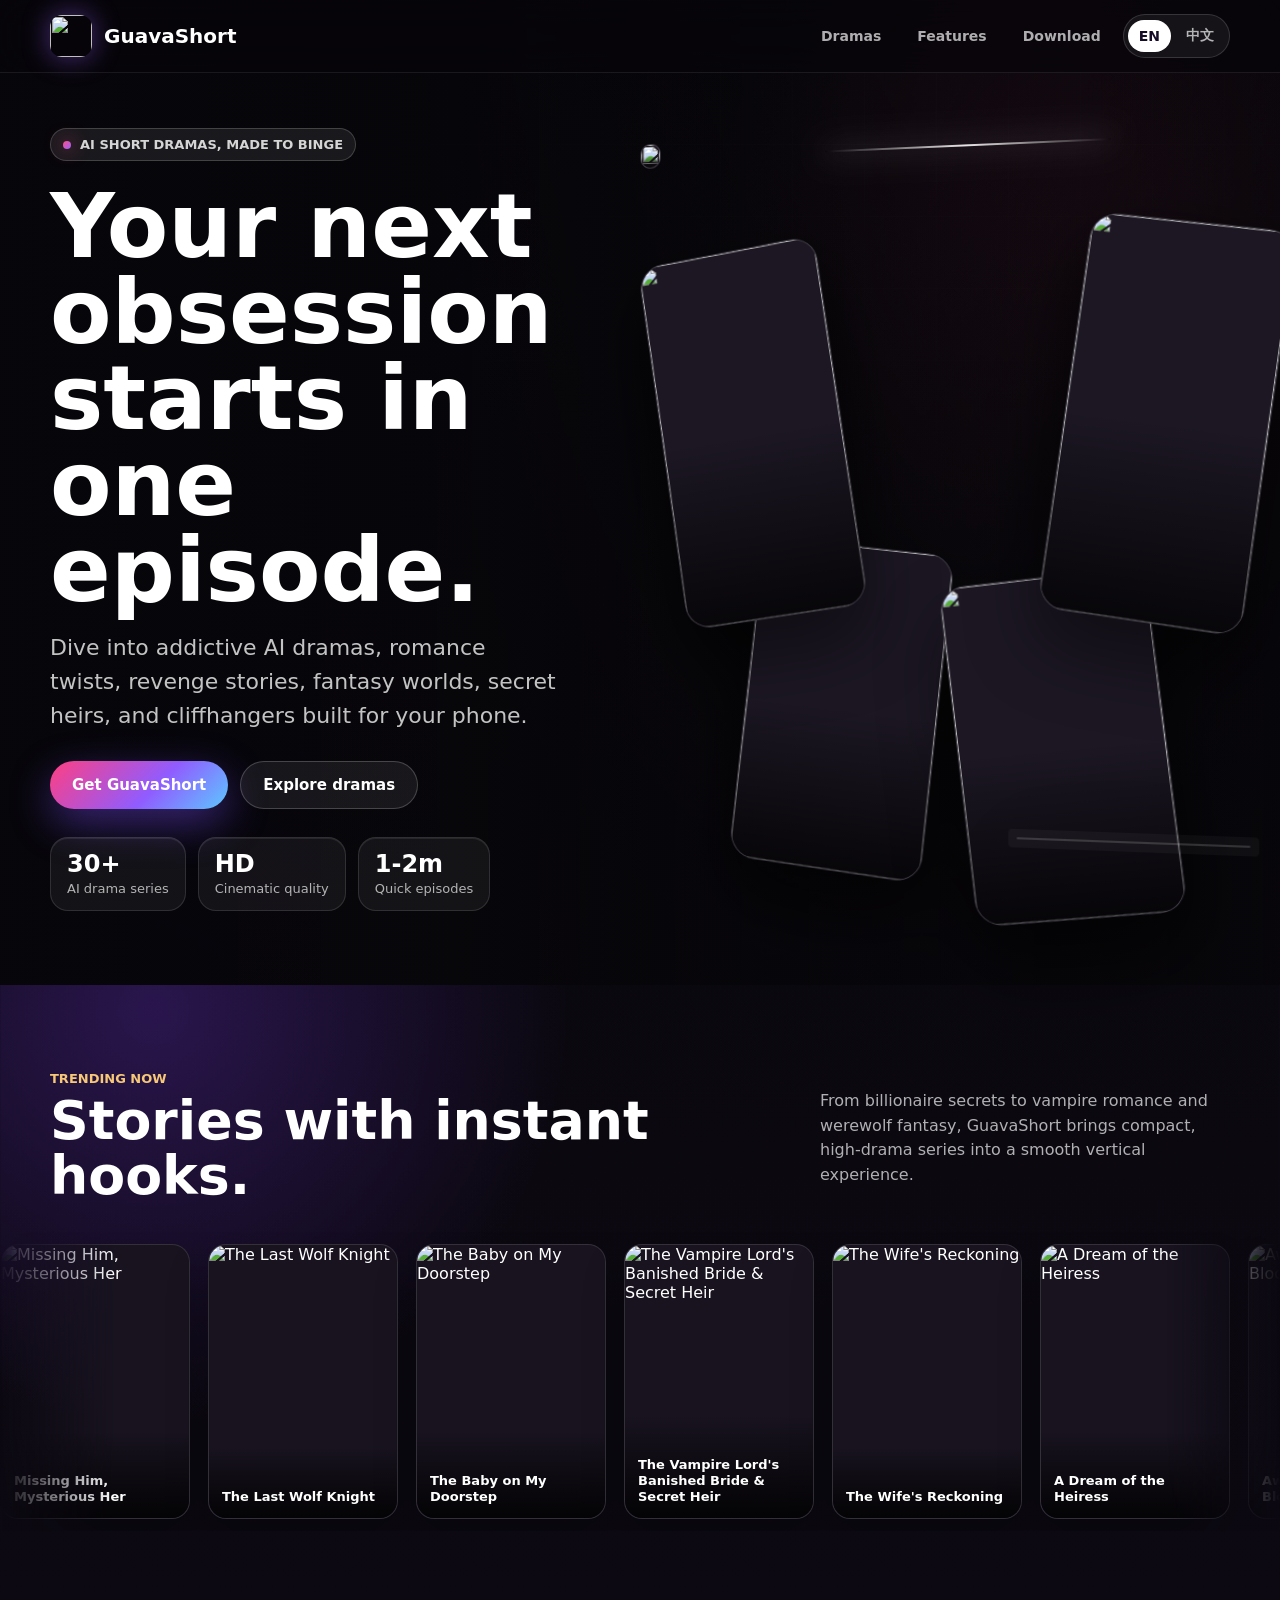
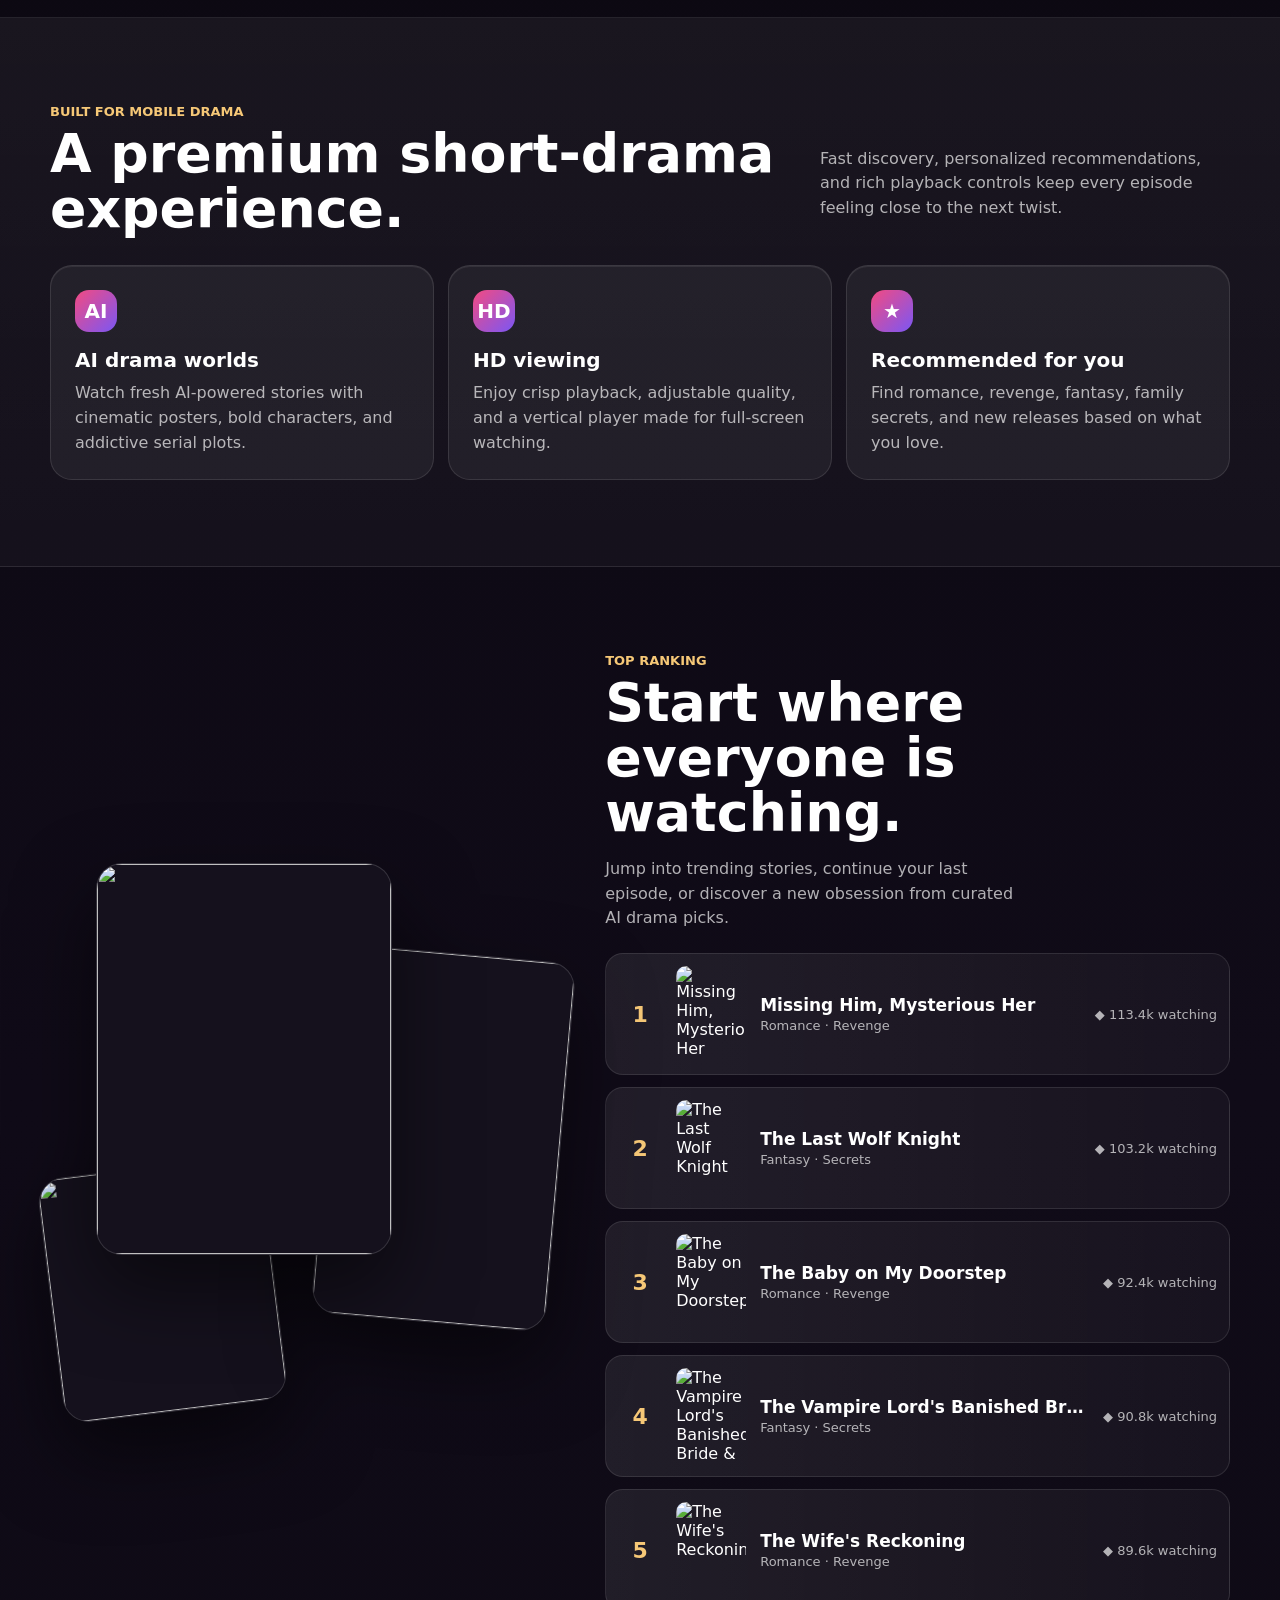
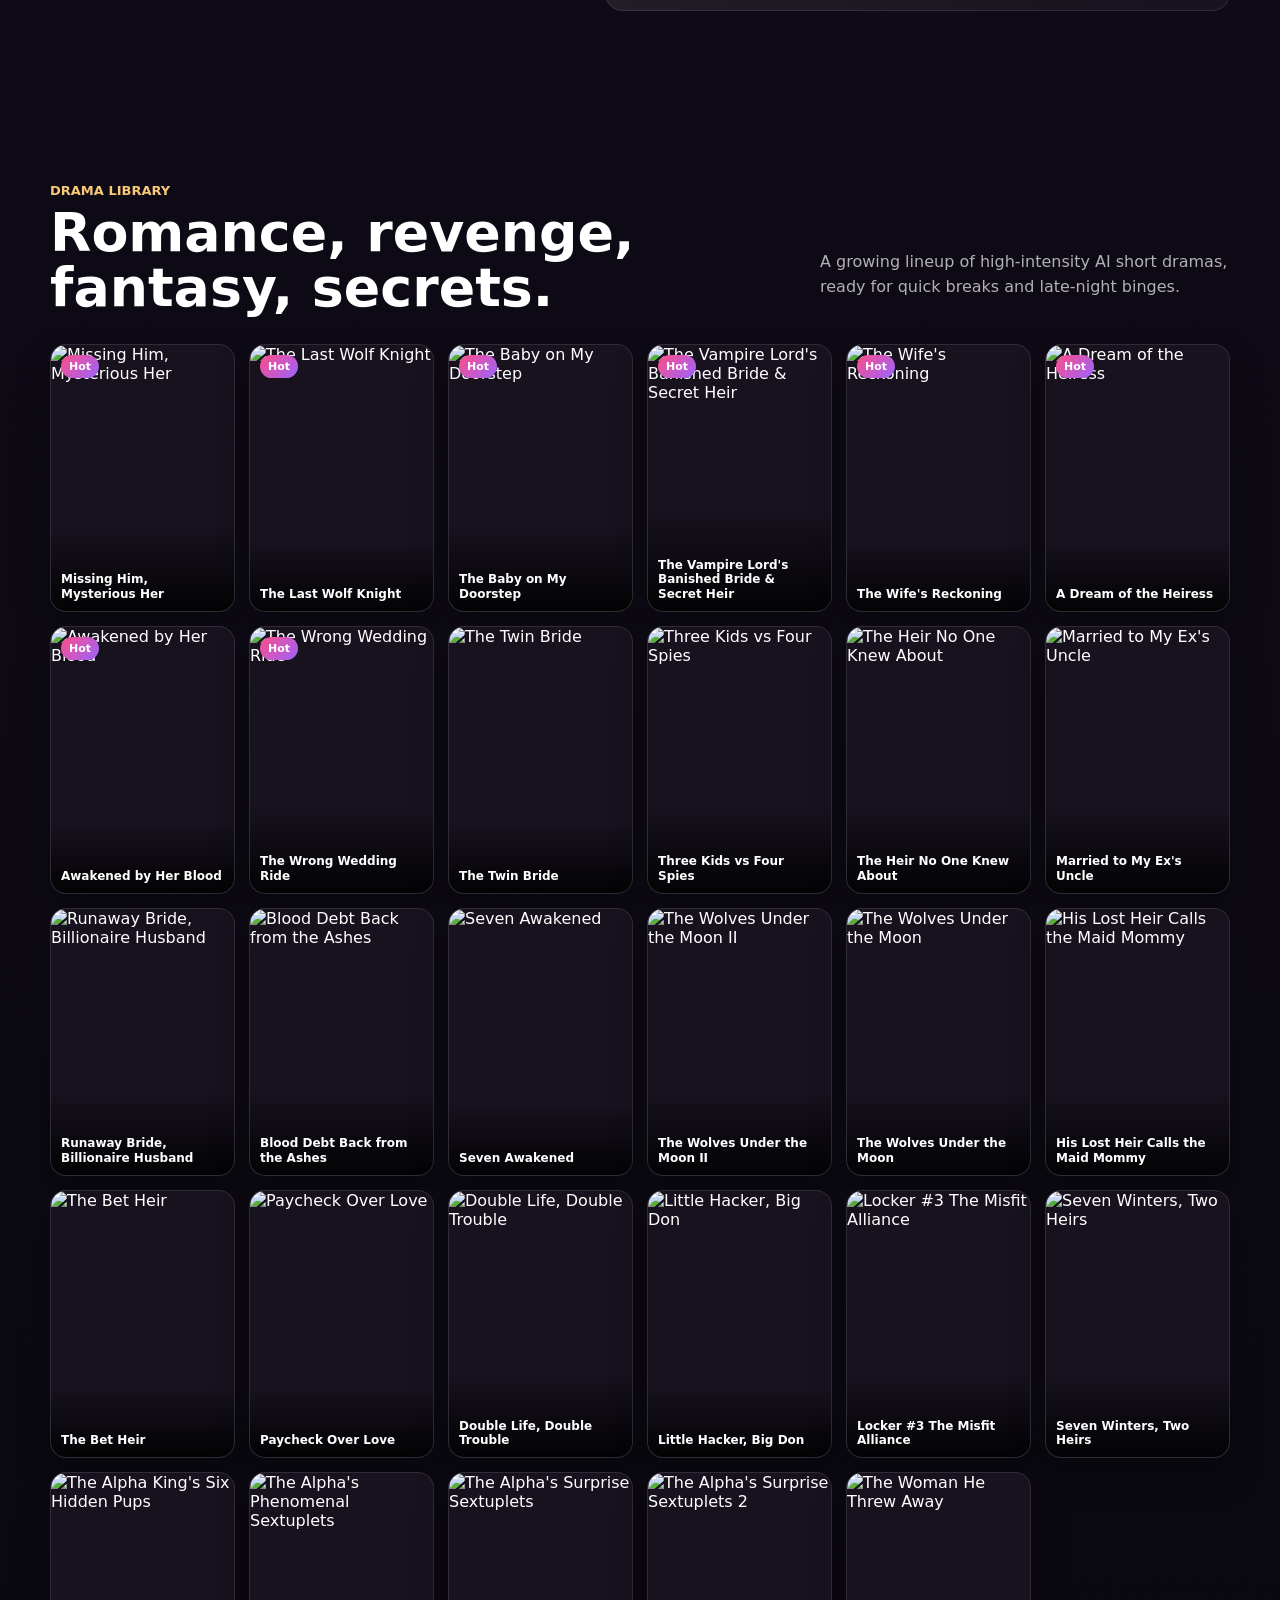
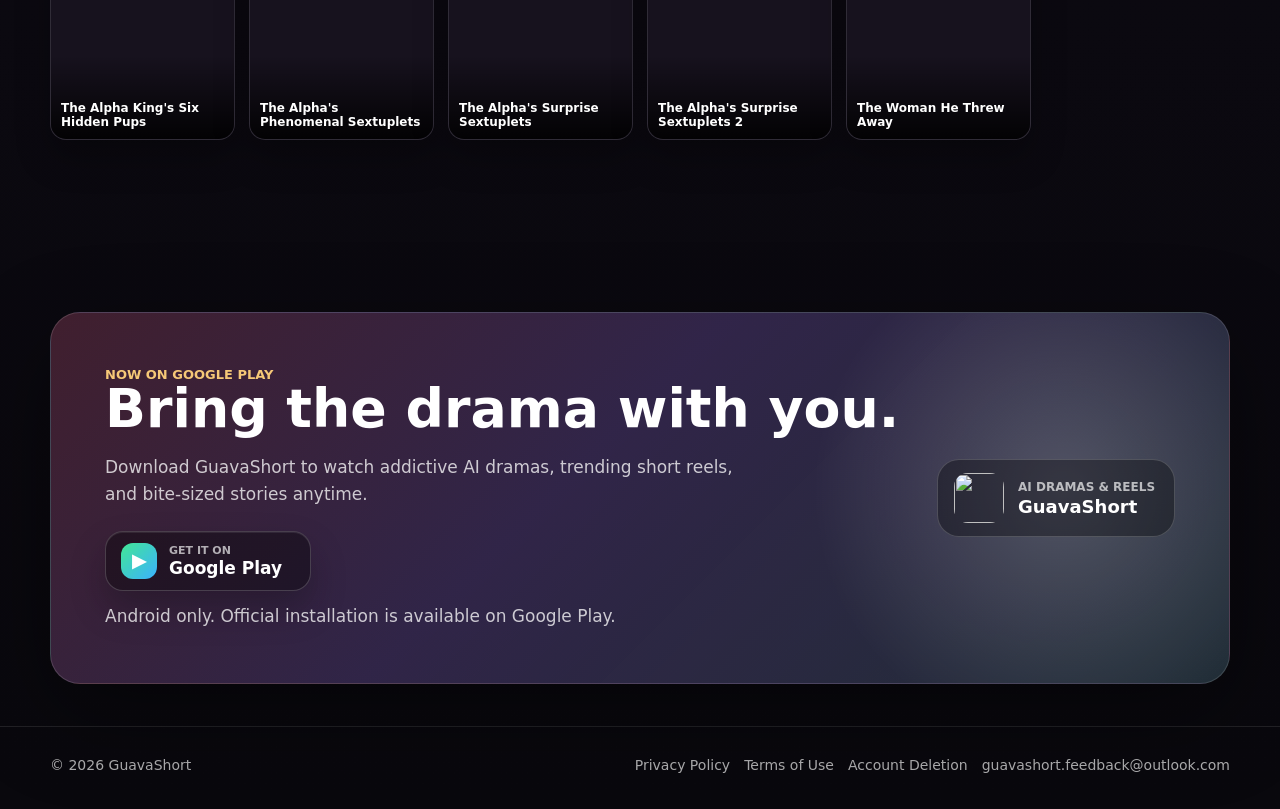
==== index.html @ b38d80b9 "Add files via upload" ====
<!doctype html>
<html lang="en">
<head>
  <meta charset="utf-8">
  <meta name="viewport" content="width=device-width, initial-scale=1">
  <title>GuavaShort - AI Dramas & Reels</title>
  <meta name="description" content="Watch addictive AI dramas, short reels, and bite-sized stories anytime with GuavaShort.">
  <link rel="icon" type="image/png" sizes="64x64" href="guavashort-assets/icon-64.png">
  <style>
    :root {
      --bg: #0b0a10;
      --bg-2: #12101a;
      --text: #ffffff;
      --muted: rgba(255, 255, 255, 0.68);
      --soft: rgba(255, 255, 255, 0.1);
      --line: rgba(255, 255, 255, 0.14);
      --violet: #9a63ff;
      --pink: #ff4d86;
      --gold: #f6c877;
      --cyan: #62d5ff;
      --max: 1180px;
    }

    * {
      box-sizing: border-box;
    }

    html {
      scroll-behavior: smooth;
    }

    body {
      margin: 0;
      min-width: 320px;
      color: var(--text);
      background:
        radial-gradient(circle at 12% 18%, rgba(131, 60, 255, 0.26), transparent 26rem),
        radial-gradient(circle at 90% 4%, rgba(255, 77, 134, 0.16), transparent 28rem),
        linear-gradient(180deg, #07060a 0%, #100b18 48%, #09080d 100%);
      font-family: Inter, ui-sans-serif, system-ui, -apple-system, BlinkMacSystemFont, "Segoe UI", Arial, sans-serif;
      letter-spacing: 0;
      overflow-x: hidden;
    }

    body::before {
      content: "";
      position: fixed;
      inset: 0;
      z-index: -2;
      background-image:
        linear-gradient(rgba(255,255,255,0.035) 1px, transparent 1px),
        linear-gradient(90deg, rgba(255,255,255,0.026) 1px, transparent 1px);
      background-size: 72px 72px;
      mask-image: linear-gradient(to bottom, rgba(0,0,0,0.7), transparent 78%);
      pointer-events: none;
    }

    a {
      color: inherit;
      text-decoration: none;
    }

    img {
      display: block;
      max-width: 100%;
    }

    .shell {
      width: min(var(--max), calc(100% - 40px));
      margin: 0 auto;
    }

    .topbar {
      position: fixed;
      top: 0;
      left: 0;
      right: 0;
      z-index: 50;
      border-bottom: 1px solid rgba(255,255,255,0.08);
      background: rgba(7, 6, 10, 0.64);
      backdrop-filter: blur(20px);
    }

    .topbar-inner {
      display: flex;
      align-items: center;
      justify-content: space-between;
      gap: 18px;
      min-height: 72px;
    }

    .brand {
      display: inline-flex;
      align-items: center;
      gap: 12px;
      min-width: 0;
      font-weight: 800;
    }

    .brand-icon {
      width: 42px;
      height: 42px;
      border-radius: 12px;
      box-shadow: 0 0 28px rgba(154, 99, 255, 0.48);
    }

    .brand-name {
      font-size: 20px;
      white-space: nowrap;
    }

    .nav {
      display: flex;
      align-items: center;
      gap: 8px;
      color: var(--muted);
      font-size: 14px;
      font-weight: 700;
    }

    .nav a,
    .lang-btn {
      border: 1px solid transparent;
      border-radius: 999px;
      padding: 10px 13px;
      transition: color 180ms ease, border-color 180ms ease, background 180ms ease;
    }

    .nav a:hover,
    .lang-btn:hover {
      color: #fff;
      border-color: var(--line);
      background: rgba(255, 255, 255, 0.06);
    }

    .lang-toggle {
      display: inline-flex;
      align-items: center;
      gap: 4px;
      padding: 4px;
      border: 1px solid var(--line);
      border-radius: 999px;
      background: rgba(255, 255, 255, 0.06);
    }

    .lang-btn {
      cursor: pointer;
      color: var(--muted);
      background: transparent;
      font: inherit;
      padding: 7px 10px;
    }

    .lang-btn.active {
      color: #160c28;
      background: #fff;
    }

    .hero {
      position: relative;
      min-height: 100vh;
      padding: 128px 0 74px;
      isolation: isolate;
    }

    .hero::before {
      content: "";
      position: absolute;
      inset: 0;
      z-index: -1;
      background:
        linear-gradient(90deg, rgba(7, 6, 10, 0.96) 0%, rgba(7, 6, 10, 0.88) 34%, rgba(7, 6, 10, 0.28) 72%, rgba(7, 6, 10, 0.72) 100%),
        linear-gradient(180deg, rgba(7, 6, 10, 0.2) 0%, rgba(7, 6, 10, 0.9) 100%);
      pointer-events: none;
    }

    .hero-stage {
      display: grid;
      grid-template-columns: minmax(0, 0.9fr) minmax(460px, 1.1fr);
      align-items: center;
      gap: 54px;
    }

    .eyebrow {
      display: inline-flex;
      align-items: center;
      gap: 9px;
      width: fit-content;
      border: 1px solid rgba(255,255,255,0.18);
      border-radius: 999px;
      padding: 8px 12px;
      color: rgba(255,255,255,0.82);
      background: rgba(255,255,255,0.08);
      font-size: 13px;
      font-weight: 800;
      text-transform: uppercase;
    }

    .eyebrow::before {
      content: "";
      width: 8px;
      height: 8px;
      border-radius: 50%;
      background: linear-gradient(135deg, var(--pink), var(--violet));
      box-shadow: 0 0 18px rgba(255, 77, 134, 0.85);
    }

    h1 {
      max-width: 780px;
      margin: 22px 0 18px;
      font-size: clamp(48px, 7vw, 94px);
      line-height: 0.96;
      letter-spacing: 0;
    }

    .hero-copy {
      max-width: 640px;
      margin: 0 0 28px;
      color: rgba(255,255,255,0.76);
      font-size: clamp(18px, 2vw, 22px);
      line-height: 1.55;
    }

    .cta-row {
      display: flex;
      flex-wrap: wrap;
      align-items: center;
      gap: 12px;
      margin: 28px 0 28px;
    }

    .btn {
      display: inline-flex;
      align-items: center;
      justify-content: center;
      min-height: 48px;
      border-radius: 999px;
      padding: 0 22px;
      font-size: 15px;
      font-weight: 850;
      transition: transform 180ms ease, box-shadow 180ms ease, border-color 180ms ease;
    }

    .btn:hover {
      transform: translateY(-2px);
    }

    .btn-primary {
      color: #fff;
      background: linear-gradient(135deg, #ff3f81 0%, #905cff 58%, #5cc8ff 100%);
      box-shadow: 0 14px 42px rgba(122, 78, 255, 0.44);
    }

    .btn-secondary {
      border: 1px solid rgba(255,255,255,0.2);
      color: #fff;
      background: rgba(255, 255, 255, 0.07);
    }

    .store-buttons {
      display: flex;
      flex-wrap: wrap;
      gap: 12px;
      margin-top: 24px;
    }

    .download-note {
      margin: 12px 0 0;
      color: rgba(255,255,255,0.62);
      font-size: 13px;
      line-height: 1.5;
    }

    .store-btn {
      display: inline-flex;
      align-items: center;
      gap: 12px;
      min-width: 206px;
      min-height: 60px;
      border: 1px solid rgba(255,255,255,0.18);
      border-radius: 18px;
      padding: 10px 15px;
      color: #fff;
      background: rgba(0,0,0,0.38);
      box-shadow: inset 0 1px 0 rgba(255,255,255,0.08), 0 18px 36px rgba(0,0,0,0.24);
      transition: transform 180ms ease, border-color 180ms ease, background 180ms ease;
    }

    .store-btn:hover {
      transform: translateY(-2px);
      border-color: rgba(255,255,255,0.34);
      background: rgba(255,255,255,0.09);
    }

    .store-icon {
      display: grid;
      place-items: center;
      width: 36px;
      height: 36px;
      border-radius: 12px;
      font-size: 18px;
      font-weight: 950;
    }

    .store-icon.gp {
      background: linear-gradient(135deg, #42e695, #3bb2ff);
    }

    .store-copy span {
      display: block;
      color: rgba(255,255,255,0.66);
      font-size: 11px;
      font-weight: 850;
      line-height: 1;
      text-transform: uppercase;
    }

    .store-copy strong {
      display: block;
      margin-top: 4px;
      font-size: 17px;
      line-height: 1;
      white-space: nowrap;
    }

    .hero-stats {
      display: flex;
      flex-wrap: wrap;
      gap: 12px;
      margin-top: 26px;
    }

    .stat {
      min-width: 122px;
      border: 1px solid rgba(255,255,255,0.12);
      border-radius: 18px;
      padding: 14px 16px;
      background: rgba(255,255,255,0.055);
      box-shadow: inset 0 1px 0 rgba(255,255,255,0.08);
    }

    .stat strong {
      display: block;
      font-size: 24px;
      line-height: 1;
    }

    .stat span {
      display: block;
      margin-top: 5px;
      color: var(--muted);
      font-size: 13px;
    }

    .poster-field {
      position: relative;
      height: min(74vh, 760px);
      min-height: 520px;
      transform: perspective(1200px) rotateY(-8deg) rotateX(2deg);
    }

    .poster-orbit {
      position: absolute;
      inset: -9% -8% -5% 2%;
      filter: drop-shadow(0 26px 32px rgba(0,0,0,0.5));
    }

    .hero-poster {
      position: absolute;
      overflow: hidden;
      border: 1px solid rgba(255,255,255,0.16);
      border-radius: 26px;
      background: #1c1723;
      box-shadow: 0 34px 70px rgba(0,0,0,0.42);
    }

    .hero-poster img {
      width: 100%;
      height: 100%;
      object-fit: cover;
    }

    .hero-poster::after {
      content: "";
      position: absolute;
      inset: 0;
      background: linear-gradient(180deg, transparent 50%, rgba(0,0,0,0.74) 100%);
    }

    .hero-poster:nth-child(1) {
      left: 28%;
      top: 3%;
      width: 32%;
      height: 58%;
      z-index: 4;
    }

    .hero-poster:nth-child(2) {
      left: 4%;
      top: 15%;
      width: 29%;
      height: 50%;
      z-index: 2;
      transform: rotate(-9deg);
    }

    .hero-poster:nth-child(3) {
      right: 3%;
      top: 13%;
      width: 30%;
      height: 52%;
      z-index: 3;
      transform: rotate(8deg);
    }

    .hero-poster:nth-child(4) {
      left: 18%;
      bottom: 2%;
      width: 30%;
      height: 43%;
      z-index: 1;
      transform: rotate(6deg);
    }

    .hero-poster:nth-child(5) {
      right: 18%;
      bottom: -3%;
      width: 31%;
      height: 44%;
      z-index: 2;
      transform: rotate(-7deg);
    }

    .phone-shot {
      position: absolute;
      right: 6%;
      bottom: 7%;
      z-index: 5;
      width: 34%;
      min-width: 220px;
      border: 1px solid rgba(255,255,255,0.18);
      border-radius: 30px;
      overflow: hidden;
      box-shadow: 0 34px 90px rgba(0,0,0,0.7), 0 0 0 8px rgba(255,255,255,0.04);
    }

    .shine {
      position: absolute;
      left: 30%;
      top: 2%;
      z-index: 6;
      width: 44%;
      height: 2px;
      background: linear-gradient(90deg, transparent, rgba(255,255,255,0.9), transparent);
      box-shadow: 0 0 30px rgba(255,255,255,0.65);
    }

    section {
      position: relative;
      padding: 86px 0;
    }

    .section-head {
      display: flex;
      align-items: flex-end;
      justify-content: space-between;
      gap: 28px;
      margin-bottom: 28px;
    }

    .section-kicker {
      color: var(--gold);
      font-size: 13px;
      font-weight: 900;
      letter-spacing: 0;
      text-transform: uppercase;
    }

    h2 {
      margin: 8px 0 0;
      font-size: clamp(32px, 4.2vw, 58px);
      line-height: 1.02;
      letter-spacing: 0;
    }

    .section-note {
      max-width: 410px;
      color: var(--muted);
      font-size: 16px;
      line-height: 1.55;
    }

    .marquee {
      display: flex;
      gap: 18px;
      overflow: hidden;
      padding: 12px 0;
      mask-image: linear-gradient(90deg, transparent, #000 9%, #000 91%, transparent);
    }

    .marquee-track {
      display: flex;
      flex: 0 0 auto;
      gap: 18px;
      min-width: 100%;
      animation: slide 45s linear infinite;
    }

    .marquee:hover .marquee-track {
      animation-play-state: paused;
    }

    @keyframes slide {
      to { transform: translateX(calc(-100% - 18px)); }
    }

    .poster-card {
      position: relative;
      flex: 0 0 190px;
      aspect-ratio: 0.69;
      overflow: hidden;
      border: 1px solid rgba(255,255,255,0.12);
      border-radius: 18px;
      background: #18131f;
      box-shadow: 0 22px 40px rgba(0,0,0,0.28);
    }

    .poster-card img {
      width: 100%;
      height: 100%;
      object-fit: cover;
      transition: transform 500ms ease;
    }

    .poster-card:hover img {
      transform: scale(1.055);
    }

    .poster-label {
      position: absolute;
      left: 0;
      right: 0;
      bottom: 0;
      z-index: 1;
      padding: 42px 13px 13px;
      background: linear-gradient(180deg, transparent, rgba(0,0,0,0.86));
      font-size: 13px;
      font-weight: 800;
      line-height: 1.25;
    }

    .experience {
      overflow: hidden;
      border-top: 1px solid rgba(255,255,255,0.08);
      border-bottom: 1px solid rgba(255,255,255,0.08);
      background:
        linear-gradient(180deg, rgba(255,255,255,0.035), rgba(255,255,255,0.01)),
        rgba(255,255,255,0.02);
    }

    .feature-grid {
      display: grid;
      grid-template-columns: repeat(3, minmax(0, 1fr));
      gap: 14px;
      margin-top: 28px;
    }

    .feature {
      border: 1px solid rgba(255,255,255,0.11);
      border-radius: 22px;
      padding: 24px;
      background: rgba(255,255,255,0.055);
      box-shadow: inset 0 1px 0 rgba(255,255,255,0.08);
    }

    .feature-icon {
      display: grid;
      place-items: center;
      width: 42px;
      height: 42px;
      border-radius: 14px;
      margin-bottom: 16px;
      color: #fff;
      background: linear-gradient(135deg, rgba(255,77,134,0.95), rgba(128,90,255,0.95));
      font-size: 20px;
      font-weight: 900;
    }

    .feature h3 {
      margin: 0 0 9px;
      font-size: 20px;
      letter-spacing: 0;
    }

    .feature p {
      margin: 0;
      color: var(--muted);
      line-height: 1.55;
    }

    .showcase {
      display: grid;
      grid-template-columns: 0.9fr 1.1fr;
      align-items: center;
      gap: 44px;
    }

    .market-stack {
      position: relative;
      min-height: 560px;
    }

    .market-frame {
      position: absolute;
      overflow: hidden;
      border: 1px solid rgba(255,255,255,0.14);
      border-radius: 26px;
      background: #15111d;
      box-shadow: 0 34px 80px rgba(0,0,0,0.52);
    }

    .market-frame img {
      width: 100%;
      height: 100%;
      object-fit: cover;
    }

    .market-frame:nth-child(1) {
      left: 9%;
      top: 2%;
      width: 58%;
      height: 70%;
      z-index: 3;
    }

    .market-frame:nth-child(2) {
      right: 0;
      top: 18%;
      width: 46%;
      height: 66%;
      z-index: 2;
      transform: rotate(5deg);
    }

    .market-frame:nth-child(3) {
      left: 0;
      bottom: 0;
      width: 44%;
      height: 44%;
      z-index: 1;
      transform: rotate(-7deg);
    }

    .ranking {
      display: grid;
      gap: 12px;
      margin-top: 22px;
    }

    .rank-row {
      display: grid;
      grid-template-columns: 44px 70px minmax(0, 1fr) auto;
      align-items: center;
      gap: 14px;
      border: 1px solid rgba(255,255,255,0.1);
      border-radius: 18px;
      padding: 12px;
      background: linear-gradient(90deg, rgba(255,255,255,0.08), rgba(255,255,255,0.035));
    }

    .rank-no {
      color: var(--gold);
      font-size: 22px;
      font-weight: 900;
      text-align: center;
    }

    .rank-row img {
      width: 70px;
      height: 96px;
      border-radius: 10px;
      object-fit: cover;
    }

    .rank-title {
      min-width: 0;
    }

    .rank-title strong {
      display: block;
      overflow: hidden;
      text-overflow: ellipsis;
      white-space: nowrap;
      font-size: 17px;
    }

    .rank-title span,
    .heat {
      color: var(--muted);
      font-size: 13px;
    }

    .heat {
      white-space: nowrap;
    }

    .catalog-grid {
      display: grid;
      grid-template-columns: repeat(6, minmax(0, 1fr));
      gap: 14px;
    }

    .catalog-card {
      position: relative;
      overflow: hidden;
      aspect-ratio: 0.69;
      border: 1px solid rgba(255,255,255,0.11);
      border-radius: 16px;
      background: #17121e;
      box-shadow: 0 18px 34px rgba(0,0,0,0.25);
    }

    .catalog-card img {
      width: 100%;
      height: 100%;
      object-fit: cover;
      transition: transform 450ms ease;
    }

    .catalog-card:hover img {
      transform: scale(1.05);
    }

    .tag {
      position: absolute;
      top: 10px;
      left: 10px;
      z-index: 2;
      border-radius: 999px;
      padding: 5px 8px;
      color: #fff;
      background: linear-gradient(135deg, var(--pink), var(--violet));
      font-size: 11px;
      font-weight: 900;
    }

    .catalog-title {
      position: absolute;
      left: 0;
      right: 0;
      bottom: 0;
      padding: 46px 10px 10px;
      background: linear-gradient(180deg, transparent, rgba(0,0,0,0.88));
      font-size: 12px;
      font-weight: 850;
      line-height: 1.2;
    }

    .download {
      padding-bottom: 42px;
    }

    .download-panel {
      position: relative;
      overflow: hidden;
      border: 1px solid rgba(255,255,255,0.14);
      border-radius: 30px;
      padding: clamp(28px, 5vw, 54px);
      background:
        linear-gradient(135deg, rgba(255,77,134,0.18), rgba(154,99,255,0.2) 44%, rgba(98,213,255,0.12)),
        rgba(255,255,255,0.055);
      box-shadow: 0 30px 90px rgba(0,0,0,0.38);
    }

    .download-panel::after {
      content: "";
      position: absolute;
      right: -12%;
      top: -35%;
      width: 52%;
      aspect-ratio: 1;
      border-radius: 50%;
      background: radial-gradient(circle, rgba(255,255,255,0.2), transparent 58%);
      pointer-events: none;
    }

    .download-content {
      position: relative;
      z-index: 1;
      display: grid;
      grid-template-columns: 1fr auto;
      align-items: center;
      gap: 24px;
    }

    .download h2 {
      margin-top: 0;
    }

    .download p {
      max-width: 650px;
      color: rgba(255,255,255,0.76);
      font-size: 17px;
      line-height: 1.55;
    }

    .app-badge {
      display: inline-flex;
      align-items: center;
      gap: 14px;
      min-width: 238px;
      border: 1px solid rgba(255,255,255,0.18);
      border-radius: 22px;
      padding: 13px 16px;
      background: rgba(0,0,0,0.34);
    }

    .app-badge img {
      width: 50px;
      height: 50px;
      border-radius: 14px;
    }

    .app-badge span {
      display: block;
      color: var(--muted);
      font-size: 12px;
      font-weight: 800;
      text-transform: uppercase;
    }

    .app-badge strong {
      display: block;
      margin-top: 2px;
      font-size: 18px;
    }

    .footer {
      border-top: 1px solid rgba(255,255,255,0.1);
      padding: 30px 0 36px;
      color: var(--muted);
    }

    .footer-inner {
      display: flex;
      align-items: center;
      justify-content: space-between;
      gap: 18px;
      font-size: 14px;
    }

    .footer-links {
      display: flex;
      flex-wrap: wrap;
      gap: 14px;
    }

    .footer-links a:hover {
      color: #fff;
    }

    [data-i18n] {
      transition: opacity 160ms ease;
    }

    @media (max-width: 980px) {
      .nav a {
        display: none;
      }

      .hero {
        padding-top: 106px;
      }

      .hero-stage,
      .showcase,
      .download-content {
        grid-template-columns: 1fr;
      }

      .hero-copy-block {
        grid-row: 1;
      }

      .poster-field {
        grid-row: 2;
        height: 58vh;
        min-height: 430px;
        transform: perspective(1000px) rotateY(-4deg);
      }

      .feature-grid {
        grid-template-columns: 1fr;
      }

      .catalog-grid {
        grid-template-columns: repeat(4, minmax(0, 1fr));
      }

      .market-stack {
        min-height: 500px;
      }

      .section-head {
        align-items: flex-start;
        flex-direction: column;
      }
    }

    @media (max-width: 640px) {
      .shell {
        width: min(100% - 28px, var(--max));
      }

      .topbar-inner {
        min-height: 64px;
      }

      .brand-icon {
        width: 36px;
        height: 36px;
        border-radius: 10px;
      }

      .brand-name {
        font-size: 18px;
      }

      .lang-btn {
        padding: 6px 8px;
        font-size: 12px;
        min-width: 36px;
      }

      .nav {
        flex: 0 0 auto;
        margin-left: auto;
      }

      .lang-toggle {
        padding: 3px;
      }

      .hero {
        min-height: auto;
        padding: 92px 0 48px;
      }

      .hero-stage {
        gap: 30px;
      }

      h1 {
        font-size: clamp(40px, 13vw, 58px);
      }

      .poster-field {
        height: 420px;
        min-height: 0;
        margin: 0 -12px;
      }

      .poster-orbit {
        inset: 0 -24% 0 -9%;
      }

      .phone-shot {
        right: 14%;
        bottom: 2%;
        width: 43%;
        min-width: 160px;
        border-radius: 22px;
      }

      .hero-poster {
        border-radius: 18px;
      }

      .hero-poster:nth-child(1) {
        left: 31%;
        width: 35%;
      }

      .hero-poster:nth-child(2) {
        left: 2%;
        width: 33%;
      }

      .hero-poster:nth-child(3) {
        right: 2%;
        width: 33%;
      }

      .cta-row {
        align-items: stretch;
        flex-direction: column;
      }

      .btn {
        width: 100%;
      }

      .store-buttons {
        flex-direction: column;
      }

      .store-btn {
        width: 100%;
      }

      .hero-stats {
        display: grid;
        grid-template-columns: repeat(3, minmax(0, 1fr));
      }

      .stat {
        min-width: 0;
        padding: 12px 10px;
      }

      .stat strong {
        font-size: 19px;
      }

      section {
        padding: 58px 0;
      }

      .poster-card {
        flex-basis: 145px;
        border-radius: 14px;
      }

      .catalog-grid {
        grid-template-columns: repeat(3, minmax(0, 1fr));
        gap: 10px;
      }

      .catalog-card {
        border-radius: 12px;
      }

      .catalog-title {
        font-size: 10px;
      }

      .rank-row {
        grid-template-columns: 30px 54px minmax(0, 1fr);
        gap: 10px;
      }

      .rank-row img {
        width: 54px;
        height: 78px;
      }

      .heat {
        display: none;
      }

      .market-stack {
        min-height: 390px;
      }

      .market-frame {
        border-radius: 18px;
      }

      .footer-inner {
        align-items: flex-start;
        flex-direction: column;
      }
    }

    @media (prefers-reduced-motion: reduce) {
      html {
        scroll-behavior: auto;
      }

      .marquee-track {
        animation: none;
      }

      .btn,
      .poster-card img,
      .catalog-card img {
        transition: none;
      }
    }
  </style>
</head>
<body>
  <header class="topbar">
    <div class="shell topbar-inner">
      <a class="brand" href="#top" aria-label="GuavaShort">
        <img class="brand-icon" src="guavashort-assets/icon-128.png" alt="">
        <span class="brand-name">GuavaShort</span>
      </a>
      <nav class="nav" aria-label="Primary">
        <a href="#dramas" data-i18n="navDramas">Dramas</a>
        <a href="#features" data-i18n="navFeatures">Features</a>
        <a href="#download" data-i18n="navDownload">Download</a>
        <div class="lang-toggle" aria-label="Language switcher">
          <button class="lang-btn" type="button" data-lang="en">EN</button>
          <button class="lang-btn" type="button" data-lang="zh">中文</button>
        </div>
      </nav>
    </div>
  </header>

  <main id="top">
    <section class="hero" aria-label="GuavaShort">
      <div class="shell hero-stage">
        <div class="hero-copy-block">
          <div class="eyebrow" data-i18n="heroEyebrow">AI short dramas, made to binge</div>
          <h1 data-i18n="heroTitle">Your next obsession starts in one episode.</h1>
          <p class="hero-copy" data-i18n="heroCopy">Dive into addictive AI dramas, romance twists, revenge stories, fantasy worlds, secret heirs, and cliffhangers built for your phone.</p>
          <div class="cta-row">
            <a class="btn btn-primary" href="#download" data-i18n="heroPrimary">Get GuavaShort</a>
            <a class="btn btn-secondary" href="#dramas" data-i18n="heroSecondary">Explore dramas</a>
          </div>
          <div class="hero-stats" aria-label="Product highlights">
            <div class="stat">
              <strong>30+</strong>
              <span data-i18n="statAi">AI drama series</span>
            </div>
            <div class="stat">
              <strong>HD</strong>
              <span data-i18n="statHd">Cinematic quality</span>
            </div>
            <div class="stat">
              <strong>1-2m</strong>
              <span data-i18n="statQuick">Quick episodes</span>
            </div>
          </div>
        </div>

        <div class="poster-field" aria-hidden="true">
          <div class="poster-orbit">
            <div class="shine"></div>
            <div class="hero-poster"><img src="guavashort-assets/covers/missing-him-mysterious-her.jpg" alt=""></div>
            <div class="hero-poster"><img src="guavashort-assets/covers/the-wolves-of-the-moon.jpg" alt=""></div>
            <div class="hero-poster"><img src="guavashort-assets/covers/the-wife-s-reckoning.jpg" alt=""></div>
            <div class="hero-poster"><img src="guavashort-assets/covers/a-dream-of-the-heiress.jpg" alt=""></div>
            <div class="hero-poster"><img src="guavashort-assets/covers/awakened-by-her-blood.jpg" alt=""></div>
            <div class="phone-shot"><img src="guavashort-assets/market/en-2.jpg" alt=""></div>
          </div>
        </div>
      </div>
    </section>

    <section id="dramas" aria-label="Trending dramas">
      <div class="shell">
        <div class="section-head">
          <div>
            <div class="section-kicker" data-i18n="dramaKicker">Trending now</div>
            <h2 data-i18n="dramaTitle">Stories with instant hooks.</h2>
          </div>
          <p class="section-note" data-i18n="dramaCopy">From billionaire secrets to vampire romance and werewolf fantasy, GuavaShort brings compact, high-drama series into a smooth vertical experience.</p>
        </div>
      </div>
      <div class="marquee" aria-label="Featured drama posters">
        <div class="marquee-track" id="posterTrackA"></div>
        <div class="marquee-track" id="posterTrackB" aria-hidden="true"></div>
      </div>
    </section>

    <section id="features" class="experience" aria-label="Features">
      <div class="shell">
        <div class="section-head">
          <div>
            <div class="section-kicker" data-i18n="featureKicker">Built for mobile drama</div>
            <h2 data-i18n="featureTitle">A premium short-drama experience.</h2>
          </div>
          <p class="section-note" data-i18n="featureCopy">Fast discovery, personalized recommendations, and rich playback controls keep every episode feeling close to the next twist.</p>
        </div>
        <div class="feature-grid">
          <article class="feature">
            <div class="feature-icon">AI</div>
            <h3 data-i18n="feature1Title">AI drama worlds</h3>
            <p data-i18n="feature1Copy">Watch fresh AI-powered stories with cinematic posters, bold characters, and addictive serial plots.</p>
          </article>
          <article class="feature">
            <div class="feature-icon">HD</div>
            <h3 data-i18n="feature2Title">HD viewing</h3>
            <p data-i18n="feature2Copy">Enjoy crisp playback, adjustable quality, and a vertical player made for full-screen watching.</p>
          </article>
          <article class="feature">
            <div class="feature-icon">★</div>
            <h3 data-i18n="feature3Title">Recommended for you</h3>
            <p data-i18n="feature3Copy">Find romance, revenge, fantasy, family secrets, and new releases based on what you love.</p>
          </article>
        </div>
      </div>
    </section>

    <section aria-label="App preview">
      <div class="shell showcase">
        <div class="market-stack" aria-hidden="true">
          <div class="market-frame"><img src="guavashort-assets/market/en-3.jpg" alt=""></div>
          <div class="market-frame"><img src="guavashort-assets/market/en-4.jpg" alt=""></div>
          <div class="market-frame"><img src="guavashort-assets/market/en-1.jpg" alt=""></div>
        </div>
        <div>
          <div class="section-kicker" data-i18n="rankKicker">Top ranking</div>
          <h2 data-i18n="rankTitle">Start where everyone is watching.</h2>
          <p class="section-note" data-i18n="rankCopy">Jump into trending stories, continue your last episode, or discover a new obsession from curated AI drama picks.</p>
          <div class="ranking" id="rankingList"></div>
        </div>
      </div>
    </section>

    <section aria-label="Drama catalog">
      <div class="shell">
        <div class="section-head">
          <div>
            <div class="section-kicker" data-i18n="catalogKicker">Drama library</div>
            <h2 data-i18n="catalogTitle">Romance, revenge, fantasy, secrets.</h2>
          </div>
          <p class="section-note" data-i18n="catalogCopy">A growing lineup of high-intensity AI short dramas, ready for quick breaks and late-night binges.</p>
        </div>
        <div class="catalog-grid" id="catalogGrid"></div>
      </div>
    </section>

    <section id="download" class="download" aria-label="Download">
      <div class="shell">
        <div class="download-panel">
          <div class="download-content">
            <div>
              <div class="section-kicker" data-i18n="downloadKicker">Now on Google Play</div>
              <h2 data-i18n="downloadTitle">Bring the drama with you.</h2>
              <p data-i18n="downloadCopy">Download GuavaShort to watch addictive AI dramas, trending short reels, and bite-sized stories anytime.</p>
              <div class="store-buttons" aria-label="Download GuavaShort">
                <a class="store-btn" href="https://play.google.com/store/apps/details?id=dramahome.drama.shorts" target="_blank" rel="noopener noreferrer" aria-label="Get GuavaShort on Google Play">
                  <span class="store-icon gp">▶</span>
                  <span class="store-copy">
                    <span data-i18n="gpSmall">Get it on</span>
                    <strong>Google Play</strong>
                  </span>
                </a>
              </div>
              <p class="download-note" data-i18n="androidOnly">Android only. Official installation is available on Google Play.</p>
            </div>
            <div class="app-badge">
              <img src="guavashort-assets/icon-128.png" alt="">
              <div>
                <span data-i18n="badgeSmall">AI Dramas & Reels</span>
                <strong>GuavaShort</strong>
              </div>
            </div>
          </div>
        </div>
      </div>
    </section>
  </main>

  <footer class="footer">
    <div class="shell footer-inner">
      <div>© 2026 GuavaShort</div>
      <div class="footer-links">
        <a href="privacypolicy.html" data-i18n="privacyLinkFooter">Privacy Policy</a>
        <a href="termsofuse.html" data-i18n="termsLinkFooter">Terms of Use</a>
        <a href="account-deletion.html" data-i18n="deletionLinkFooter">Account Deletion</a>
        <a href="mailto:guavashort.feedback@outlook.com">guavashort.feedback@outlook.com</a>
      </div>
    </div>
  </footer>

  <script>
    const translations = {
      en: {
        navDramas: "Dramas",
        navFeatures: "Features",
        navDownload: "Download",
        heroEyebrow: "AI short dramas, made to binge",
        heroTitle: "Your next obsession starts in one episode.",
        heroCopy: "Dive into addictive AI dramas, romance twists, revenge stories, fantasy worlds, secret heirs, and cliffhangers built for your phone.",
        heroPrimary: "Get GuavaShort",
        heroSecondary: "Explore dramas",
        statAi: "AI drama series",
        statHd: "Cinematic quality",
        statQuick: "Quick episodes",
        dramaKicker: "Trending now",
        dramaTitle: "Stories with instant hooks.",
        dramaCopy: "From billionaire secrets to vampire romance and werewolf fantasy, GuavaShort brings compact, high-drama series into a smooth vertical experience.",
        featureKicker: "Built for mobile drama",
        featureTitle: "A premium short-drama experience.",
        featureCopy: "Fast discovery, personalized recommendations, and rich playback controls keep every episode feeling close to the next twist.",
        feature1Title: "AI drama worlds",
        feature1Copy: "Watch fresh AI-powered stories with cinematic posters, bold characters, and addictive serial plots.",
        feature2Title: "HD viewing",
        feature2Copy: "Enjoy crisp playback, adjustable quality, and a vertical player made for full-screen watching.",
        feature3Title: "Recommended for you",
        feature3Copy: "Find romance, revenge, fantasy, family secrets, and new releases based on what you love.",
        rankKicker: "Top ranking",
        rankTitle: "Start where everyone is watching.",
        rankCopy: "Jump into trending stories, continue your last episode, or discover a new obsession from curated AI drama picks.",
        catalogKicker: "Drama library",
        catalogTitle: "Romance, revenge, fantasy, secrets.",
        catalogCopy: "A growing lineup of high-intensity AI short dramas, ready for quick breaks and late-night binges.",
        downloadKicker: "Now on Google Play",
        downloadTitle: "Bring the drama with you.",
        downloadCopy: "Download GuavaShort to watch addictive AI dramas, trending short reels, and bite-sized stories anytime.",
        gpSmall: "Get it on",
        androidOnly: "Android only. Official installation is available on Google Play.",
        privacyLink: "Privacy Policy",
        privacyLinkFooter: "Privacy Policy",
        termsLinkFooter: "Terms of Use",
        deletionLinkFooter: "Account Deletion",
        badgeSmall: "AI Dramas & Reels",
        newTag: "Hot",
        genreRomance: "Romance · Revenge",
        genreFantasy: "Fantasy · Secrets",
        heat: "watching"
      },
      zh: {
        navDramas: "剧集",
        navFeatures: "功能",
        navDownload: "下载",
        heroEyebrow: "为追剧而生的 AI 短剧",
        heroTitle: "一集入坑，下一集停不下来。",
        heroCopy: "在 GuavaShort 观看 AI 短剧、甜虐反转、复仇爽剧、奇幻狼人、豪门继承人和高能悬念剧情。",
        heroPrimary: "获取 GuavaShort",
        heroSecondary: "浏览剧集",
        statAi: "AI 短剧",
        statHd: "高清质感",
        statQuick: "分钟级剧集",
        dramaKicker: "正在热门",
        dramaTitle: "每一部都有强钩子。",
        dramaCopy: "从豪门秘密到吸血鬼爱情、狼人幻想，GuavaShort 用顺滑的竖屏体验承载高密度短剧剧情。",
        featureKicker: "专为移动追剧设计",
        featureTitle: "高级、顺滑的短剧体验。",
        featureCopy: "快速发现、个性化推荐和丰富播放控制，让用户自然追到下一个反转。",
        feature1Title: "AI 剧情世界",
        feature1Copy: "观看 AI 驱动的短剧故事，电影感封面、强人设和连续上头的剧情节奏。",
        feature2Title: "高清观看",
        feature2Copy: "支持清晰播放、画质调节和适合手机全屏观看的竖屏播放器。",
        feature3Title: "为你推荐",
        feature3Copy: "根据偏好发现爱情、复仇、幻想、家庭秘密和新上线剧集。",
        rankKicker: "热门排行",
        rankTitle: "从大家都在看的剧开始。",
        rankCopy: "进入热门短剧、继续上一集，或从精选 AI 剧中发现新的上头故事。",
        catalogKicker: "剧集库",
        catalogTitle: "爱情、复仇、幻想、秘密。",
        catalogCopy: "持续扩充的高情绪 AI 短剧阵容，适合碎片时间和睡前连续追看。",
        downloadKicker: "已上架 Google Play",
        downloadTitle: "把短剧装进口袋。",
        downloadCopy: "下载 GuavaShort，随时观看上头 AI 短剧、热门 Reels 和分钟级故事。",
        gpSmall: "下载自",
        androidOnly: "仅支持 Android，官方安装渠道为 Google Play。",
        privacyLink: "隐私政策",
        privacyLinkFooter: "隐私政策",
        termsLinkFooter: "使用条款",
        deletionLinkFooter: "账号删除",
        badgeSmall: "AI 短剧与 Reels",
        newTag: "热门",
        genreRomance: "爱情 · 复仇",
        genreFantasy: "幻想 · 秘密",
        heat: "热度"
      }
    };

    const dramas = [
      ["Missing Him, Mysterious Her", "guavashort-assets/covers/missing-him-mysterious-her.jpg", "genreRomance", "113.4k"],
      ["The Last Wolf Knight", "guavashort-assets/covers/the-last-wolf-knight.jpg", "genreFantasy", "103.2k"],
      ["The Baby on My Doorstep", "guavashort-assets/covers/the-baby-on-my-doorstep.jpg", "genreRomance", "92.4k"],
      ["The Vampire Lord's Banished Bride & Secret Heir", "guavashort-assets/covers/the-vampire-lord-s-banished-bride-secret-heir.jpg", "genreFantasy", "90.8k"],
      ["The Wife's Reckoning", "guavashort-assets/covers/the-wife-s-reckoning.jpg", "genreRomance", "89.6k"],
      ["A Dream of the Heiress", "guavashort-assets/covers/a-dream-of-the-heiress.jpg", "genreRomance", "87.1k"],
      ["Awakened by Her Blood", "guavashort-assets/covers/awakened-by-her-blood.jpg", "genreFantasy", "84.5k"],
      ["The Wrong Wedding Ride", "guavashort-assets/covers/the-wrong-wedding-ride.jpg", "genreRomance", "82.0k"],
      ["The Twin Bride", "guavashort-assets/covers/the-twin-bride.jpg", "genreRomance", "79.8k"],
      ["Three Kids vs Four Spies", "guavashort-assets/covers/three-kids-vs-four-spies.jpg", "genreFantasy", "76.2k"],
      ["The Heir No One Knew About", "guavashort-assets/covers/the-heir-no-one-knew-about.jpg", "genreRomance", "74.9k"],
      ["Married to My Ex's Uncle", "guavashort-assets/covers/married-to-my-ex-s-uncle.jpg", "genreRomance", "72.4k"],
      ["Runaway Bride, Billionaire Husband", "guavashort-assets/covers/runaway-bride-billionaire-husband.jpg", "genreRomance", "69.5k"],
      ["Blood Debt Back from the Ashes", "guavashort-assets/covers/blood-debt-back-from-the-ashes.jpg", "genreRomance", "67.2k"],
      ["Seven Awakened", "guavashort-assets/covers/seven-awakened.jpg", "genreFantasy", "65.8k"],
      ["The Wolves Under the Moon II", "guavashort-assets/covers/the-wolves-under-the-moon2.jpg", "genreFantasy", "63.1k"],
      ["The Wolves Under the Moon", "guavashort-assets/covers/the-wolves-of-the-moon.jpg", "genreFantasy", "61.7k"],
      ["His Lost Heir Calls the Maid Mommy", "guavashort-assets/covers/his-lost-heir-calls-the-maid-mommy.jpg", "genreRomance", "59.3k"],
      ["The Bet Heir", "guavashort-assets/covers/the-bet-heir.jpg", "genreRomance", "58.0k"],
      ["Paycheck Over Love", "guavashort-assets/covers/paycheck-over-love.jpg", "genreRomance", "56.5k"],
      ["Double Life, Double Trouble", "guavashort-assets/covers/double-life-double-trouble.jpg", "genreFantasy", "54.2k"],
      ["Little Hacker, Big Don", "guavashort-assets/covers/little-hacker-big-don.jpg", "genreRomance", "52.9k"],
      ["Locker #3 The Misfit Alliance", "guavashort-assets/covers/locker-3-the-misfit-alliance.jpg", "genreRomance", "50.6k"],
      ["Seven Winters, Two Heirs", "guavashort-assets/covers/seven-winters-two-heirs.jpg", "genreRomance", "48.9k"],
      ["The Alpha King's Six Hidden Pups", "guavashort-assets/covers/the-alpha-king-s-six-hidden-pups.jpg", "genreFantasy", "47.1k"],
      ["The Alpha's Phenomenal Sextuplets", "guavashort-assets/covers/the-alpha-s-phenomenal-sextuplets.jpg", "genreFantasy", "45.5k"],
      ["The Alpha's Surprise Sextuplets", "guavashort-assets/covers/the-alpha-s-surprise-sextuplets.jpg", "genreFantasy", "43.8k"],
      ["The Alpha's Surprise Sextuplets 2", "guavashort-assets/covers/the-alpha-s-surprise-sextuplets2.jpg", "genreFantasy", "42.4k"],
      ["The Woman He Threw Away", "guavashort-assets/covers/the-woman-he-threw-away.jpg", "genreRomance", "40.9k"]
    ];

    const state = {
      lang: "en"
    };

    function detectLanguage() {
      const saved = localStorage.getItem("guavashort-lang");
      if (saved === "en" || saved === "zh") return saved;
      const browserLang = (navigator.language || navigator.userLanguage || "en").toLowerCase();
      return browserLang.startsWith("zh") ? "zh" : "en";
    }

    function t(key) {
      return translations[state.lang][key] || translations.en[key] || key;
    }

    function applyLanguage(lang) {
      state.lang = lang === "zh" ? "zh" : "en";
      document.documentElement.lang = state.lang === "zh" ? "zh-CN" : "en";
      document.title = state.lang === "zh" ? "GuavaShort - AI 短剧与 Reels" : "GuavaShort - AI Dramas & Reels";
      document.querySelectorAll("[data-i18n]").forEach((node) => {
        node.textContent = t(node.dataset.i18n);
      });
      document.querySelectorAll(".lang-btn").forEach((btn) => {
        btn.classList.toggle("active", btn.dataset.lang === state.lang);
      });
      renderDynamicText();
      localStorage.setItem("guavashort-lang", state.lang);
    }

    function posterCard(item) {
      return `<article class="poster-card"><img src="${item[1]}" alt="${item[0]}" loading="lazy"><div class="poster-label">${item[0]}</div></article>`;
    }

    function catalogCard(item, index) {
      const hot = index < 8 ? `<span class="tag">${t("newTag")}</span>` : "";
      return `<article class="catalog-card">${hot}<img src="${item[1]}" alt="${item[0]}" loading="lazy"><div class="catalog-title">${item[0]}</div></article>`;
    }

    function rankRow(item, index) {
      return `
        <article class="rank-row">
          <div class="rank-no">${index + 1}</div>
          <img src="${item[1]}" alt="${item[0]}" loading="lazy">
          <div class="rank-title">
            <strong>${item[0]}</strong>
            <span>${t(item[2])}</span>
          </div>
          <div class="heat">◆ ${item[3]} ${t("heat")}</div>
        </article>`;
    }

    function renderStaticLists() {
      const trackA = document.getElementById("posterTrackA");
      const trackB = document.getElementById("posterTrackB");
      const featured = dramas.slice(0, 16);
      trackA.innerHTML = featured.map(posterCard).join("");
      trackB.innerHTML = featured.map(posterCard).join("");
      document.getElementById("catalogGrid").innerHTML = dramas.map(catalogCard).join("");
    }

    function renderDynamicText() {
      document.getElementById("rankingList").innerHTML = dramas.slice(0, 5).map(rankRow).join("");
      document.getElementById("catalogGrid").innerHTML = dramas.map(catalogCard).join("");
    }

    document.querySelectorAll(".lang-btn").forEach((btn) => {
      btn.addEventListener("click", () => applyLanguage(btn.dataset.lang));
    });

    renderStaticLists();
    applyLanguage(detectLanguage());
  </script>
</body>
</html>
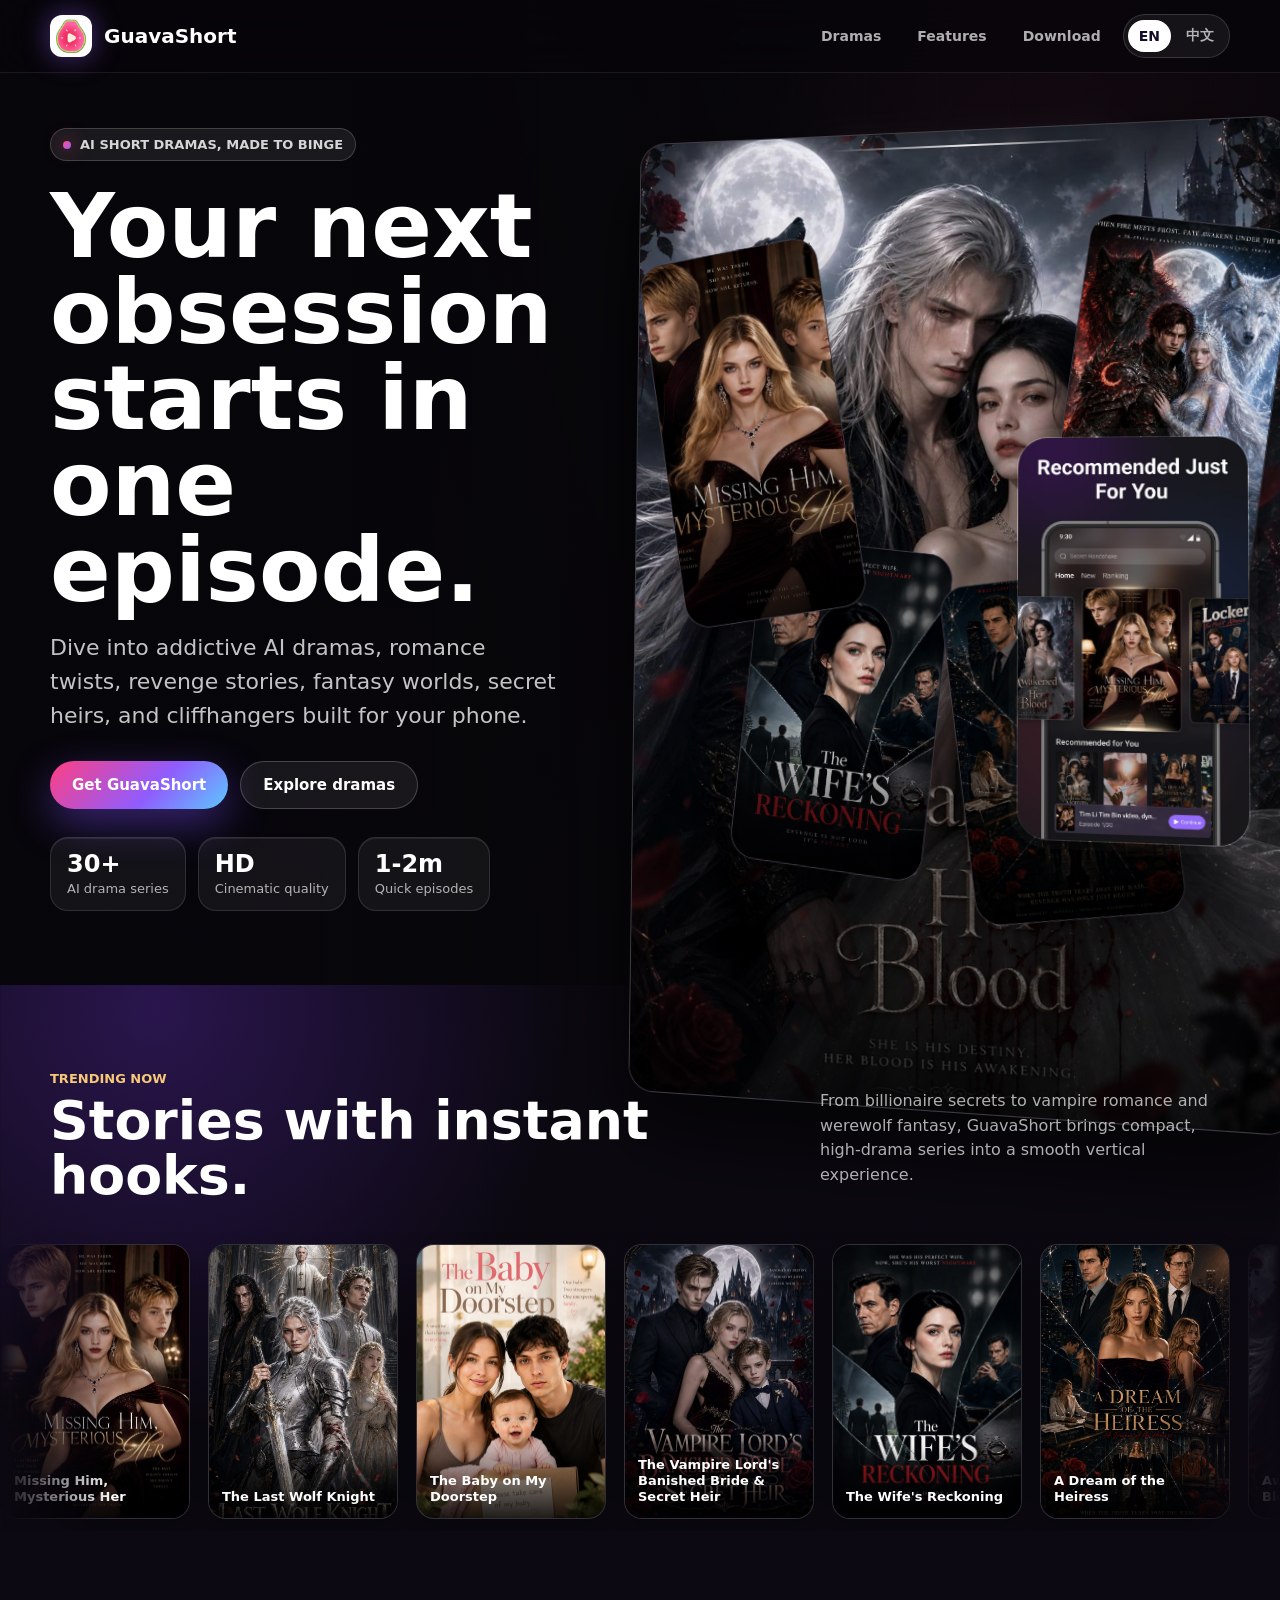
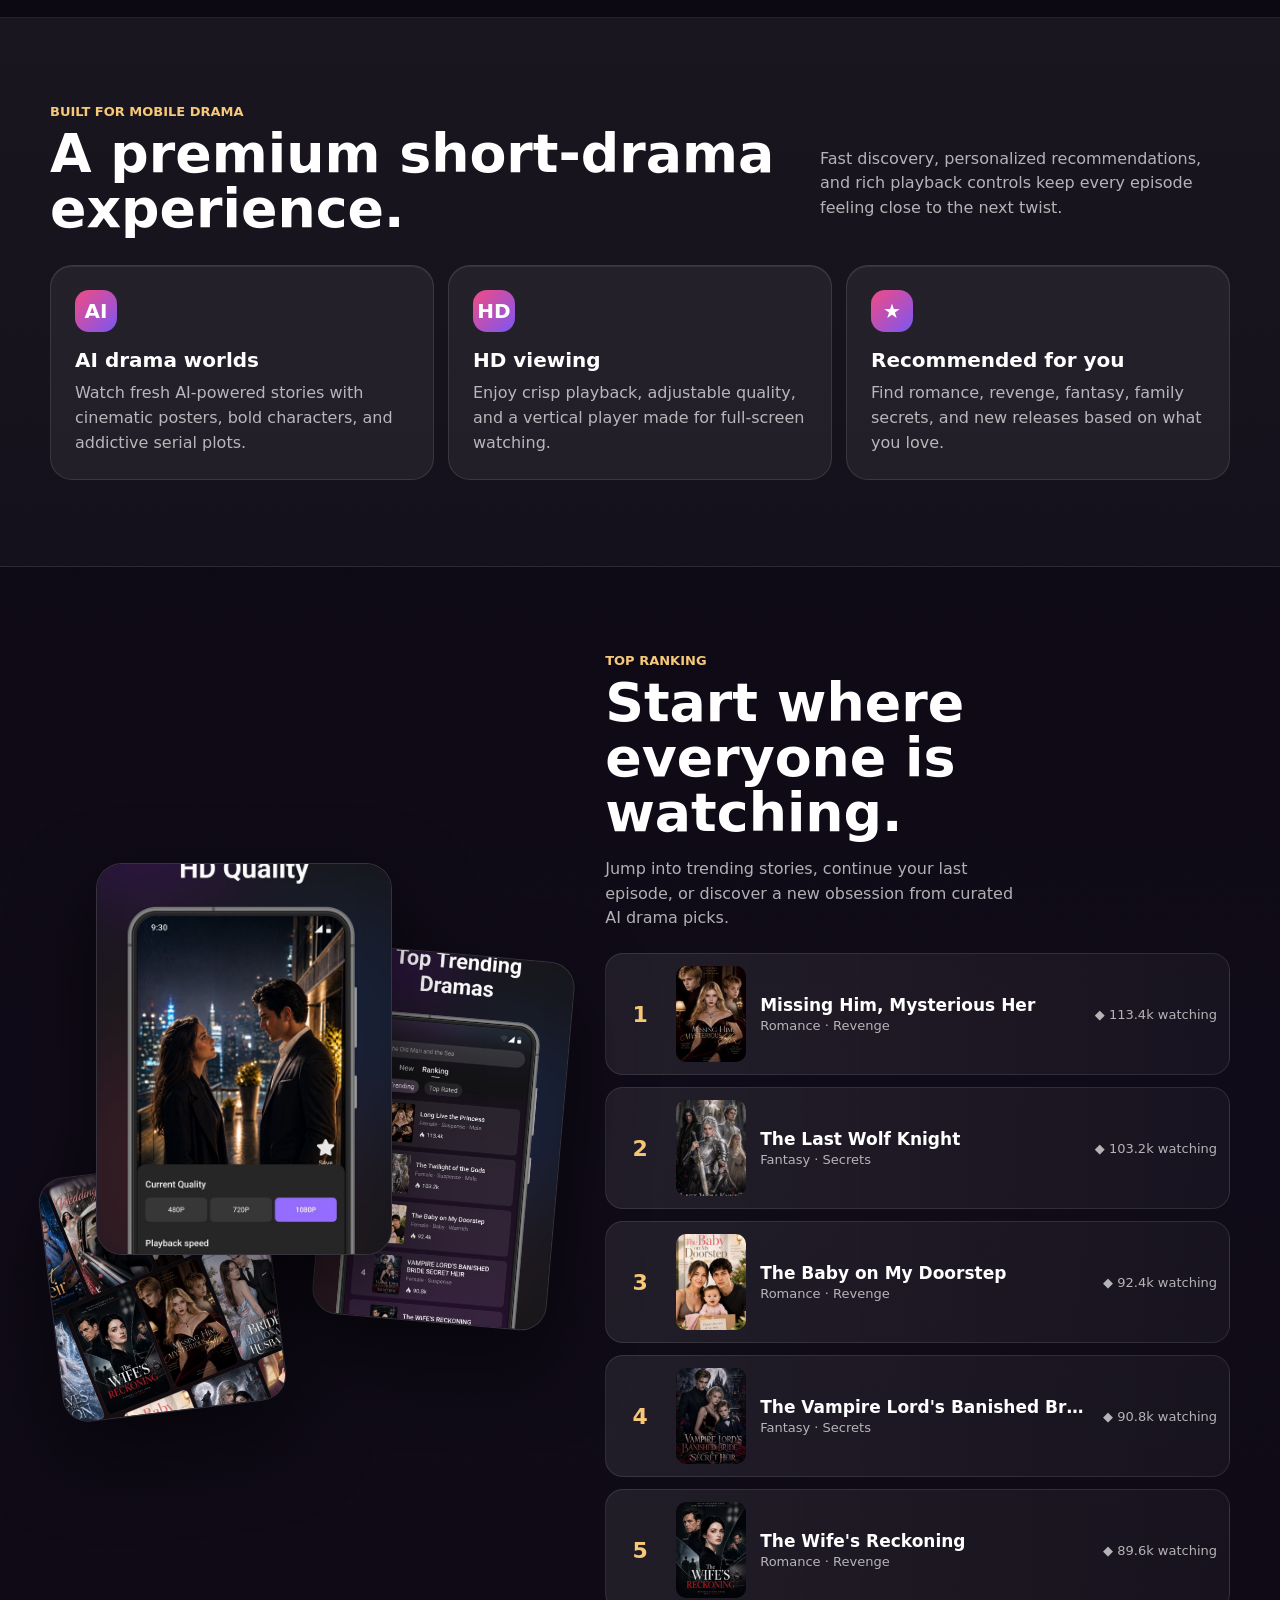
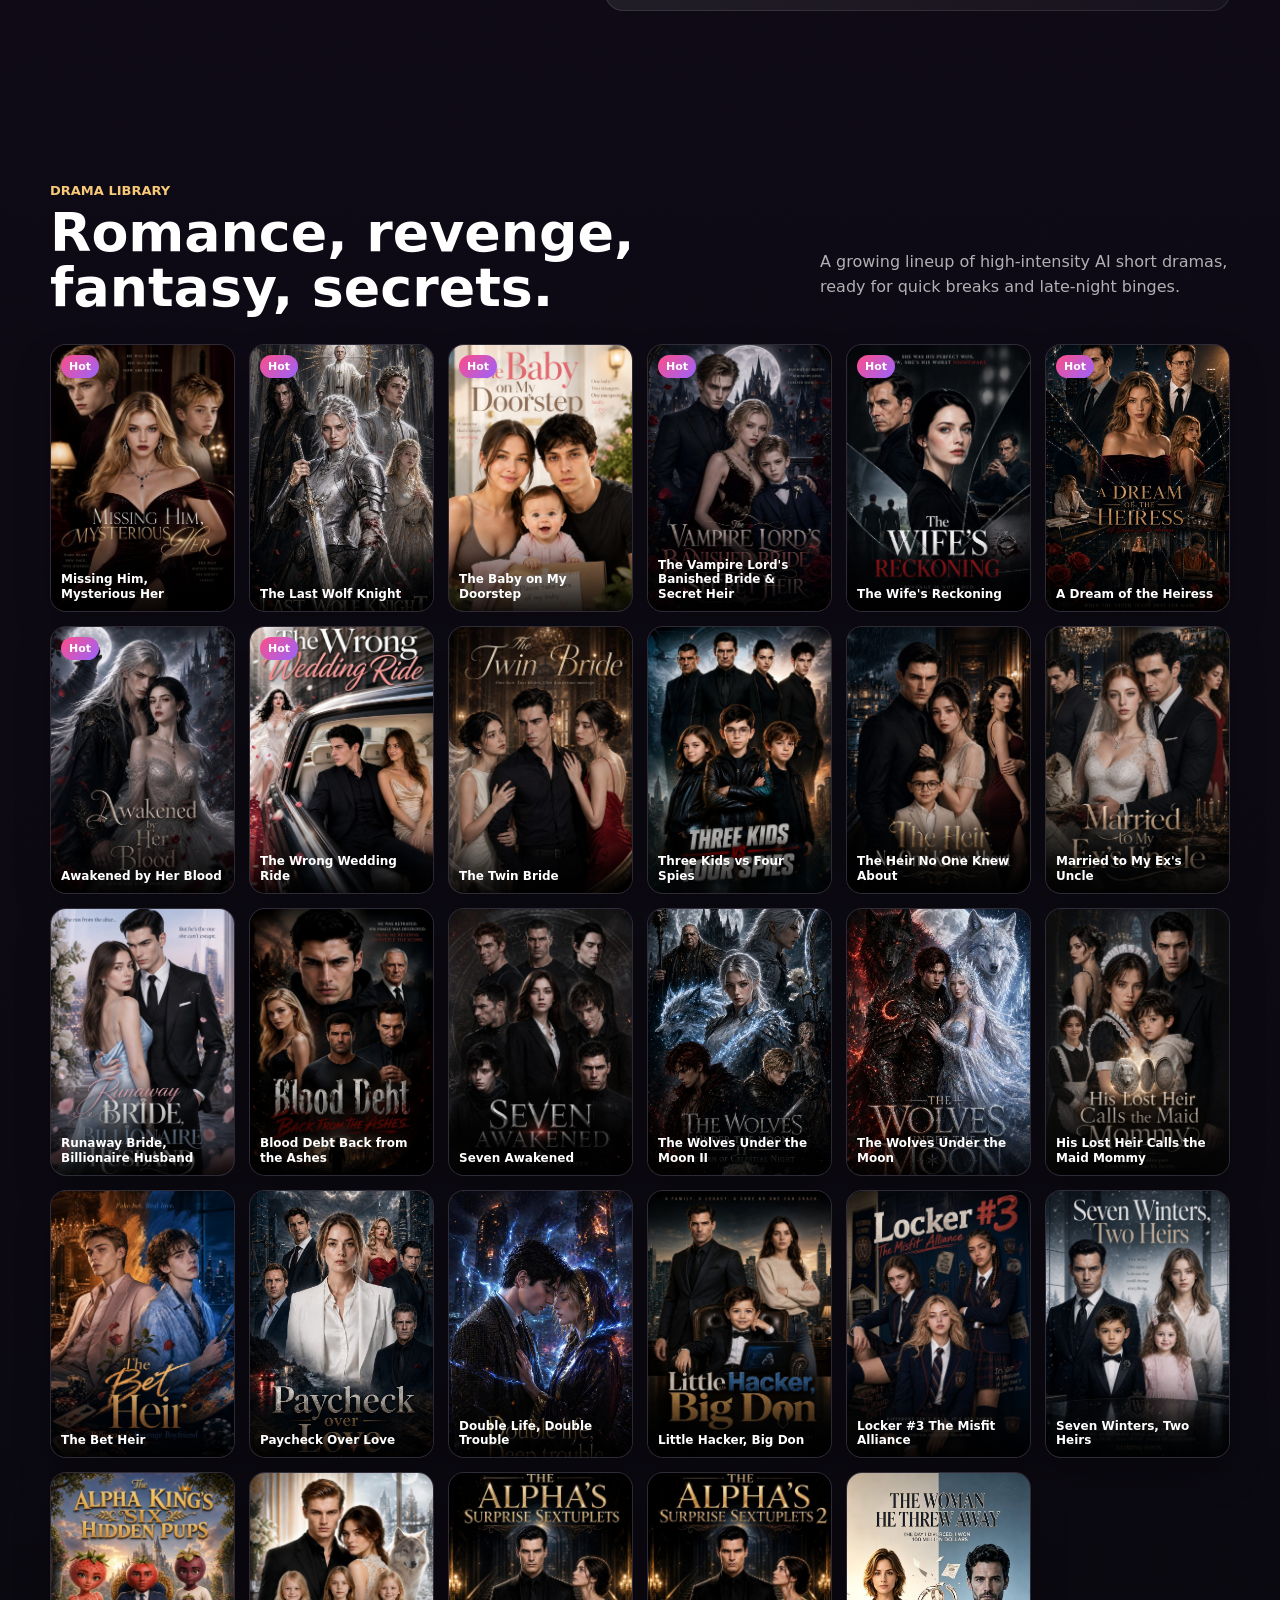
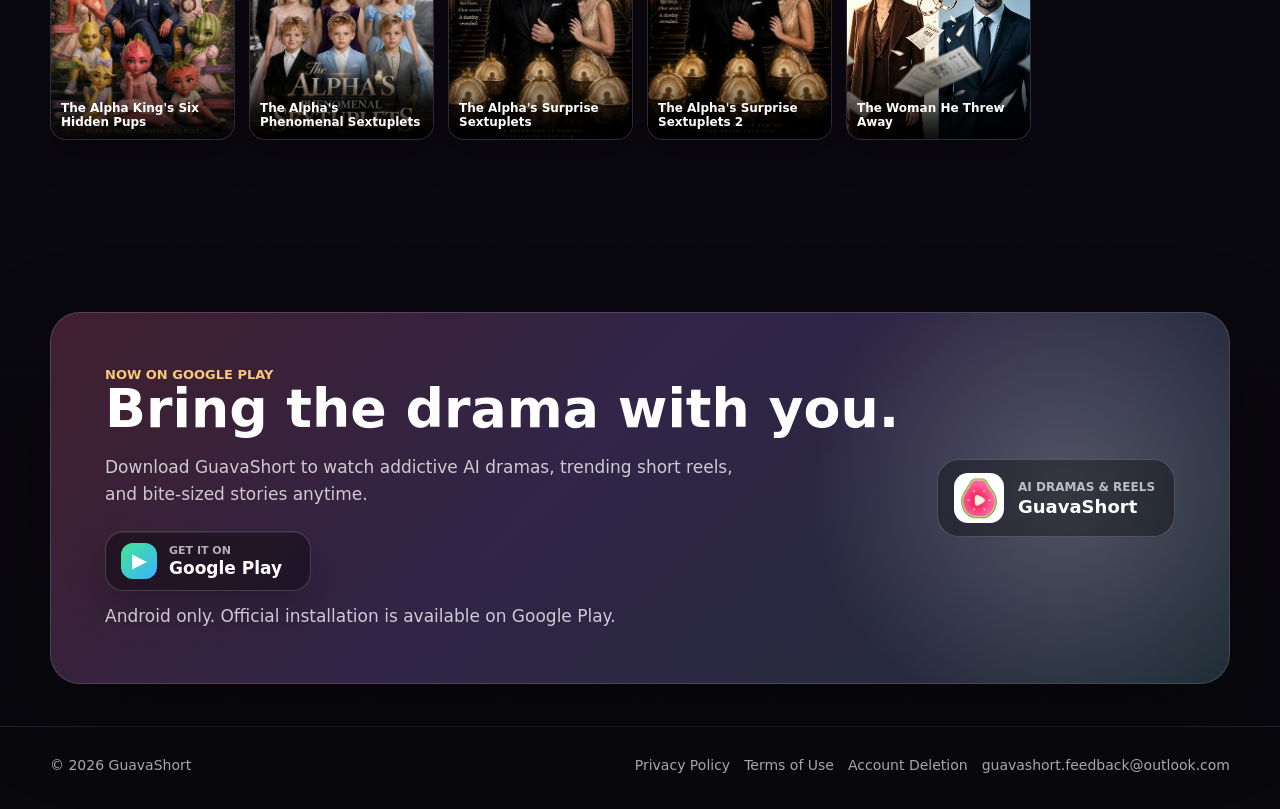
==== commit 9a0d96ee: "Update index.html" ====
--- a/index.html
+++ b/index.html
@@ -1,1470 +1,1470 @@
-<!doctype html>
-<html lang="en">
-<head>
-  <meta charset="utf-8">
-  <meta name="viewport" content="width=device-width, initial-scale=1">
-  <title>GuavaShort - AI Dramas & Reels</title>
-  <meta name="description" content="Watch addictive AI dramas, short reels, and bite-sized stories anytime with GuavaShort.">
-  <link rel="icon" type="image/png" sizes="64x64" href="guavashort-assets/icon-64.png">
-  <style>
-    :root {
-      --bg: #0b0a10;
-      --bg-2: #12101a;
-      --text: #ffffff;
-      --muted: rgba(255, 255, 255, 0.68);
-      --soft: rgba(255, 255, 255, 0.1);
-      --line: rgba(255, 255, 255, 0.14);
-      --violet: #9a63ff;
-      --pink: #ff4d86;
-      --gold: #f6c877;
-      --cyan: #62d5ff;
-      --max: 1180px;
-    }
-
-    * {
-      box-sizing: border-box;
-    }
-
-    html {
-      scroll-behavior: smooth;
-    }
-
-    body {
-      margin: 0;
-      min-width: 320px;
-      color: var(--text);
-      background:
-        radial-gradient(circle at 12% 18%, rgba(131, 60, 255, 0.26), transparent 26rem),
-        radial-gradient(circle at 90% 4%, rgba(255, 77, 134, 0.16), transparent 28rem),
-        linear-gradient(180deg, #07060a 0%, #100b18 48%, #09080d 100%);
-      font-family: Inter, ui-sans-serif, system-ui, -apple-system, BlinkMacSystemFont, "Segoe UI", Arial, sans-serif;
-      letter-spacing: 0;
-      overflow-x: hidden;
-    }
-
-    body::before {
-      content: "";
-      position: fixed;
-      inset: 0;
-      z-index: -2;
-      background-image:
-        linear-gradient(rgba(255,255,255,0.035) 1px, transparent 1px),
-        linear-gradient(90deg, rgba(255,255,255,0.026) 1px, transparent 1px);
-      background-size: 72px 72px;
-      mask-image: linear-gradient(to bottom, rgba(0,0,0,0.7), transparent 78%);
-      pointer-events: none;
-    }
-
-    a {
-      color: inherit;
-      text-decoration: none;
-    }
-
-    img {
-      display: block;
-      max-width: 100%;
-    }
-
-    .shell {
-      width: min(var(--max), calc(100% - 40px));
-      margin: 0 auto;
-    }
-
-    .topbar {
-      position: fixed;
-      top: 0;
-      left: 0;
-      right: 0;
-      z-index: 50;
-      border-bottom: 1px solid rgba(255,255,255,0.08);
-      background: rgba(7, 6, 10, 0.64);
-      backdrop-filter: blur(20px);
-    }
-
-    .topbar-inner {
-      display: flex;
-      align-items: center;
-      justify-content: space-between;
-      gap: 18px;
-      min-height: 72px;
-    }
-
-    .brand {
-      display: inline-flex;
-      align-items: center;
-      gap: 12px;
-      min-width: 0;
-      font-weight: 800;
-    }
-
-    .brand-icon {
-      width: 42px;
-      height: 42px;
-      border-radius: 12px;
-      box-shadow: 0 0 28px rgba(154, 99, 255, 0.48);
-    }
-
-    .brand-name {
-      font-size: 20px;
-      white-space: nowrap;
-    }
-
-    .nav {
-      display: flex;
-      align-items: center;
-      gap: 8px;
-      color: var(--muted);
-      font-size: 14px;
-      font-weight: 700;
-    }
-
-    .nav a,
-    .lang-btn {
-      border: 1px solid transparent;
-      border-radius: 999px;
-      padding: 10px 13px;
-      transition: color 180ms ease, border-color 180ms ease, background 180ms ease;
-    }
-
-    .nav a:hover,
-    .lang-btn:hover {
-      color: #fff;
-      border-color: var(--line);
-      background: rgba(255, 255, 255, 0.06);
-    }
-
-    .lang-toggle {
-      display: inline-flex;
-      align-items: center;
-      gap: 4px;
-      padding: 4px;
-      border: 1px solid var(--line);
-      border-radius: 999px;
-      background: rgba(255, 255, 255, 0.06);
-    }
-
-    .lang-btn {
-      cursor: pointer;
-      color: var(--muted);
-      background: transparent;
-      font: inherit;
-      padding: 7px 10px;
-    }
-
-    .lang-btn.active {
-      color: #160c28;
-      background: #fff;
-    }
-
-    .hero {
-      position: relative;
-      min-height: 100vh;
-      padding: 128px 0 74px;
-      isolation: isolate;
-    }
-
-    .hero::before {
-      content: "";
-      position: absolute;
-      inset: 0;
-      z-index: -1;
-      background:
-        linear-gradient(90deg, rgba(7, 6, 10, 0.96) 0%, rgba(7, 6, 10, 0.88) 34%, rgba(7, 6, 10, 0.28) 72%, rgba(7, 6, 10, 0.72) 100%),
-        linear-gradient(180deg, rgba(7, 6, 10, 0.2) 0%, rgba(7, 6, 10, 0.9) 100%);
-      pointer-events: none;
-    }
-
-    .hero-stage {
-      display: grid;
-      grid-template-columns: minmax(0, 0.9fr) minmax(460px, 1.1fr);
-      align-items: center;
-      gap: 54px;
-    }
-
-    .eyebrow {
-      display: inline-flex;
-      align-items: center;
-      gap: 9px;
-      width: fit-content;
-      border: 1px solid rgba(255,255,255,0.18);
-      border-radius: 999px;
-      padding: 8px 12px;
-      color: rgba(255,255,255,0.82);
-      background: rgba(255,255,255,0.08);
-      font-size: 13px;
-      font-weight: 800;
-      text-transform: uppercase;
-    }
-
-    .eyebrow::before {
-      content: "";
-      width: 8px;
-      height: 8px;
-      border-radius: 50%;
-      background: linear-gradient(135deg, var(--pink), var(--violet));
-      box-shadow: 0 0 18px rgba(255, 77, 134, 0.85);
-    }
-
-    h1 {
-      max-width: 780px;
-      margin: 22px 0 18px;
-      font-size: clamp(48px, 7vw, 94px);
-      line-height: 0.96;
-      letter-spacing: 0;
-    }
-
-    .hero-copy {
-      max-width: 640px;
-      margin: 0 0 28px;
-      color: rgba(255,255,255,0.76);
-      font-size: clamp(18px, 2vw, 22px);
-      line-height: 1.55;
-    }
-
-    .cta-row {
-      display: flex;
-      flex-wrap: wrap;
-      align-items: center;
-      gap: 12px;
-      margin: 28px 0 28px;
-    }
-
-    .btn {
-      display: inline-flex;
-      align-items: center;
-      justify-content: center;
-      min-height: 48px;
-      border-radius: 999px;
-      padding: 0 22px;
-      font-size: 15px;
-      font-weight: 850;
-      transition: transform 180ms ease, box-shadow 180ms ease, border-color 180ms ease;
-    }
-
-    .btn:hover {
-      transform: translateY(-2px);
-    }
-
-    .btn-primary {
-      color: #fff;
-      background: linear-gradient(135deg, #ff3f81 0%, #905cff 58%, #5cc8ff 100%);
-      box-shadow: 0 14px 42px rgba(122, 78, 255, 0.44);
-    }
-
-    .btn-secondary {
-      border: 1px solid rgba(255,255,255,0.2);
-      color: #fff;
-      background: rgba(255, 255, 255, 0.07);
-    }
-
-    .store-buttons {
-      display: flex;
-      flex-wrap: wrap;
-      gap: 12px;
-      margin-top: 24px;
-    }
-
-    .download-note {
-      margin: 12px 0 0;
-      color: rgba(255,255,255,0.62);
-      font-size: 13px;
-      line-height: 1.5;
-    }
-
-    .store-btn {
-      display: inline-flex;
-      align-items: center;
-      gap: 12px;
-      min-width: 206px;
-      min-height: 60px;
-      border: 1px solid rgba(255,255,255,0.18);
-      border-radius: 18px;
-      padding: 10px 15px;
-      color: #fff;
-      background: rgba(0,0,0,0.38);
-      box-shadow: inset 0 1px 0 rgba(255,255,255,0.08), 0 18px 36px rgba(0,0,0,0.24);
-      transition: transform 180ms ease, border-color 180ms ease, background 180ms ease;
-    }
-
-    .store-btn:hover {
-      transform: translateY(-2px);
-      border-color: rgba(255,255,255,0.34);
-      background: rgba(255,255,255,0.09);
-    }
-
-    .store-icon {
-      display: grid;
-      place-items: center;
-      width: 36px;
-      height: 36px;
-      border-radius: 12px;
-      font-size: 18px;
-      font-weight: 950;
-    }
-
-    .store-icon.gp {
-      background: linear-gradient(135deg, #42e695, #3bb2ff);
-    }
-
-    .store-copy span {
-      display: block;
-      color: rgba(255,255,255,0.66);
-      font-size: 11px;
-      font-weight: 850;
-      line-height: 1;
-      text-transform: uppercase;
-    }
-
-    .store-copy strong {
-      display: block;
-      margin-top: 4px;
-      font-size: 17px;
-      line-height: 1;
-      white-space: nowrap;
-    }
-
-    .hero-stats {
-      display: flex;
-      flex-wrap: wrap;
-      gap: 12px;
-      margin-top: 26px;
-    }
-
-    .stat {
-      min-width: 122px;
-      border: 1px solid rgba(255,255,255,0.12);
-      border-radius: 18px;
-      padding: 14px 16px;
-      background: rgba(255,255,255,0.055);
-      box-shadow: inset 0 1px 0 rgba(255,255,255,0.08);
-    }
-
-    .stat strong {
-      display: block;
-      font-size: 24px;
-      line-height: 1;
-    }
-
-    .stat span {
-      display: block;
-      margin-top: 5px;
-      color: var(--muted);
-      font-size: 13px;
-    }
-
-    .poster-field {
-      position: relative;
-      height: min(74vh, 760px);
-      min-height: 520px;
-      transform: perspective(1200px) rotateY(-8deg) rotateX(2deg);
-    }
-
-    .poster-orbit {
-      position: absolute;
-      inset: -9% -8% -5% 2%;
-      filter: drop-shadow(0 26px 32px rgba(0,0,0,0.5));
-    }
-
-    .hero-poster {
-      position: absolute;
-      overflow: hidden;
-      border: 1px solid rgba(255,255,255,0.16);
-      border-radius: 26px;
-      background: #1c1723;
-      box-shadow: 0 34px 70px rgba(0,0,0,0.42);
-    }
-
-    .hero-poster img {
-      width: 100%;
-      height: 100%;
-      object-fit: cover;
-    }
-
-    .hero-poster::after {
-      content: "";
-      position: absolute;
-      inset: 0;
-      background: linear-gradient(180deg, transparent 50%, rgba(0,0,0,0.74) 100%);
-    }
-
-    .hero-poster:nth-child(1) {
-      left: 28%;
-      top: 3%;
-      width: 32%;
-      height: 58%;
-      z-index: 4;
-    }
-
-    .hero-poster:nth-child(2) {
-      left: 4%;
-      top: 15%;
-      width: 29%;
-      height: 50%;
-      z-index: 2;
-      transform: rotate(-9deg);
-    }
-
-    .hero-poster:nth-child(3) {
-      right: 3%;
-      top: 13%;
-      width: 30%;
-      height: 52%;
-      z-index: 3;
-      transform: rotate(8deg);
-    }
-
-    .hero-poster:nth-child(4) {
-      left: 18%;
-      bottom: 2%;
-      width: 30%;
-      height: 43%;
-      z-index: 1;
-      transform: rotate(6deg);
-    }
-
-    .hero-poster:nth-child(5) {
-      right: 18%;
-      bottom: -3%;
-      width: 31%;
-      height: 44%;
-      z-index: 2;
-      transform: rotate(-7deg);
-    }
-
-    .phone-shot {
-      position: absolute;
-      right: 6%;
-      bottom: 7%;
-      z-index: 5;
-      width: 34%;
-      min-width: 220px;
-      border: 1px solid rgba(255,255,255,0.18);
-      border-radius: 30px;
-      overflow: hidden;
-      box-shadow: 0 34px 90px rgba(0,0,0,0.7), 0 0 0 8px rgba(255,255,255,0.04);
-    }
-
-    .shine {
-      position: absolute;
-      left: 30%;
-      top: 2%;
-      z-index: 6;
-      width: 44%;
-      height: 2px;
-      background: linear-gradient(90deg, transparent, rgba(255,255,255,0.9), transparent);
-      box-shadow: 0 0 30px rgba(255,255,255,0.65);
-    }
-
-    section {
-      position: relative;
-      padding: 86px 0;
-    }
-
-    .section-head {
-      display: flex;
-      align-items: flex-end;
-      justify-content: space-between;
-      gap: 28px;
-      margin-bottom: 28px;
-    }
-
-    .section-kicker {
-      color: var(--gold);
-      font-size: 13px;
-      font-weight: 900;
-      letter-spacing: 0;
-      text-transform: uppercase;
-    }
-
-    h2 {
-      margin: 8px 0 0;
-      font-size: clamp(32px, 4.2vw, 58px);
-      line-height: 1.02;
-      letter-spacing: 0;
-    }
-
-    .section-note {
-      max-width: 410px;
-      color: var(--muted);
-      font-size: 16px;
-      line-height: 1.55;
-    }
-
-    .marquee {
-      display: flex;
-      gap: 18px;
-      overflow: hidden;
-      padding: 12px 0;
-      mask-image: linear-gradient(90deg, transparent, #000 9%, #000 91%, transparent);
-    }
-
-    .marquee-track {
-      display: flex;
-      flex: 0 0 auto;
-      gap: 18px;
-      min-width: 100%;
-      animation: slide 45s linear infinite;
-    }
-
-    .marquee:hover .marquee-track {
-      animation-play-state: paused;
-    }
-
-    @keyframes slide {
-      to { transform: translateX(calc(-100% - 18px)); }
-    }
-
-    .poster-card {
-      position: relative;
-      flex: 0 0 190px;
-      aspect-ratio: 0.69;
-      overflow: hidden;
-      border: 1px solid rgba(255,255,255,0.12);
-      border-radius: 18px;
-      background: #18131f;
-      box-shadow: 0 22px 40px rgba(0,0,0,0.28);
-    }
-
-    .poster-card img {
-      width: 100%;
-      height: 100%;
-      object-fit: cover;
-      transition: transform 500ms ease;
-    }
-
-    .poster-card:hover img {
-      transform: scale(1.055);
-    }
-
-    .poster-label {
-      position: absolute;
-      left: 0;
-      right: 0;
-      bottom: 0;
-      z-index: 1;
-      padding: 42px 13px 13px;
-      background: linear-gradient(180deg, transparent, rgba(0,0,0,0.86));
-      font-size: 13px;
-      font-weight: 800;
-      line-height: 1.25;
-    }
-
-    .experience {
-      overflow: hidden;
-      border-top: 1px solid rgba(255,255,255,0.08);
-      border-bottom: 1px solid rgba(255,255,255,0.08);
-      background:
-        linear-gradient(180deg, rgba(255,255,255,0.035), rgba(255,255,255,0.01)),
-        rgba(255,255,255,0.02);
-    }
-
-    .feature-grid {
-      display: grid;
-      grid-template-columns: repeat(3, minmax(0, 1fr));
-      gap: 14px;
-      margin-top: 28px;
-    }
-
-    .feature {
-      border: 1px solid rgba(255,255,255,0.11);
-      border-radius: 22px;
-      padding: 24px;
-      background: rgba(255,255,255,0.055);
-      box-shadow: inset 0 1px 0 rgba(255,255,255,0.08);
-    }
-
-    .feature-icon {
-      display: grid;
-      place-items: center;
-      width: 42px;
-      height: 42px;
-      border-radius: 14px;
-      margin-bottom: 16px;
-      color: #fff;
-      background: linear-gradient(135deg, rgba(255,77,134,0.95), rgba(128,90,255,0.95));
-      font-size: 20px;
-      font-weight: 900;
-    }
-
-    .feature h3 {
-      margin: 0 0 9px;
-      font-size: 20px;
-      letter-spacing: 0;
-    }
-
-    .feature p {
-      margin: 0;
-      color: var(--muted);
-      line-height: 1.55;
-    }
-
-    .showcase {
-      display: grid;
-      grid-template-columns: 0.9fr 1.1fr;
-      align-items: center;
-      gap: 44px;
-    }
-
-    .market-stack {
-      position: relative;
-      min-height: 560px;
-    }
-
-    .market-frame {
-      position: absolute;
-      overflow: hidden;
-      border: 1px solid rgba(255,255,255,0.14);
-      border-radius: 26px;
-      background: #15111d;
-      box-shadow: 0 34px 80px rgba(0,0,0,0.52);
-    }
-
-    .market-frame img {
-      width: 100%;
-      height: 100%;
-      object-fit: cover;
-    }
-
-    .market-frame:nth-child(1) {
-      left: 9%;
-      top: 2%;
-      width: 58%;
-      height: 70%;
-      z-index: 3;
-    }
-
-    .market-frame:nth-child(2) {
-      right: 0;
-      top: 18%;
-      width: 46%;
-      height: 66%;
-      z-index: 2;
-      transform: rotate(5deg);
-    }
-
-    .market-frame:nth-child(3) {
-      left: 0;
-      bottom: 0;
-      width: 44%;
-      height: 44%;
-      z-index: 1;
-      transform: rotate(-7deg);
-    }
-
-    .ranking {
-      display: grid;
-      gap: 12px;
-      margin-top: 22px;
-    }
-
-    .rank-row {
-      display: grid;
-      grid-template-columns: 44px 70px minmax(0, 1fr) auto;
-      align-items: center;
-      gap: 14px;
-      border: 1px solid rgba(255,255,255,0.1);
-      border-radius: 18px;
-      padding: 12px;
-      background: linear-gradient(90deg, rgba(255,255,255,0.08), rgba(255,255,255,0.035));
-    }
-
-    .rank-no {
-      color: var(--gold);
-      font-size: 22px;
-      font-weight: 900;
-      text-align: center;
-    }
-
-    .rank-row img {
-      width: 70px;
-      height: 96px;
-      border-radius: 10px;
-      object-fit: cover;
-    }
-
-    .rank-title {
-      min-width: 0;
-    }
-
-    .rank-title strong {
-      display: block;
-      overflow: hidden;
-      text-overflow: ellipsis;
-      white-space: nowrap;
-      font-size: 17px;
-    }
-
-    .rank-title span,
-    .heat {
-      color: var(--muted);
-      font-size: 13px;
-    }
-
-    .heat {
-      white-space: nowrap;
-    }
-
-    .catalog-grid {
-      display: grid;
-      grid-template-columns: repeat(6, minmax(0, 1fr));
-      gap: 14px;
-    }
-
-    .catalog-card {
-      position: relative;
-      overflow: hidden;
-      aspect-ratio: 0.69;
-      border: 1px solid rgba(255,255,255,0.11);
-      border-radius: 16px;
-      background: #17121e;
-      box-shadow: 0 18px 34px rgba(0,0,0,0.25);
-    }
-
-    .catalog-card img {
-      width: 100%;
-      height: 100%;
-      object-fit: cover;
-      transition: transform 450ms ease;
-    }
-
-    .catalog-card:hover img {
-      transform: scale(1.05);
-    }
-
-    .tag {
-      position: absolute;
-      top: 10px;
-      left: 10px;
-      z-index: 2;
-      border-radius: 999px;
-      padding: 5px 8px;
-      color: #fff;
-      background: linear-gradient(135deg, var(--pink), var(--violet));
-      font-size: 11px;
-      font-weight: 900;
-    }
-
-    .catalog-title {
-      position: absolute;
-      left: 0;
-      right: 0;
-      bottom: 0;
-      padding: 46px 10px 10px;
-      background: linear-gradient(180deg, transparent, rgba(0,0,0,0.88));
-      font-size: 12px;
-      font-weight: 850;
-      line-height: 1.2;
-    }
-
-    .download {
-      padding-bottom: 42px;
-    }
-
-    .download-panel {
-      position: relative;
-      overflow: hidden;
-      border: 1px solid rgba(255,255,255,0.14);
-      border-radius: 30px;
-      padding: clamp(28px, 5vw, 54px);
-      background:
-        linear-gradient(135deg, rgba(255,77,134,0.18), rgba(154,99,255,0.2) 44%, rgba(98,213,255,0.12)),
-        rgba(255,255,255,0.055);
-      box-shadow: 0 30px 90px rgba(0,0,0,0.38);
-    }
-
-    .download-panel::after {
-      content: "";
-      position: absolute;
-      right: -12%;
-      top: -35%;
-      width: 52%;
-      aspect-ratio: 1;
-      border-radius: 50%;
-      background: radial-gradient(circle, rgba(255,255,255,0.2), transparent 58%);
-      pointer-events: none;
-    }
-
-    .download-content {
-      position: relative;
-      z-index: 1;
-      display: grid;
-      grid-template-columns: 1fr auto;
-      align-items: center;
-      gap: 24px;
-    }
-
-    .download h2 {
-      margin-top: 0;
-    }
-
-    .download p {
-      max-width: 650px;
-      color: rgba(255,255,255,0.76);
-      font-size: 17px;
-      line-height: 1.55;
-    }
-
-    .app-badge {
-      display: inline-flex;
-      align-items: center;
-      gap: 14px;
-      min-width: 238px;
-      border: 1px solid rgba(255,255,255,0.18);
-      border-radius: 22px;
-      padding: 13px 16px;
-      background: rgba(0,0,0,0.34);
-    }
-
-    .app-badge img {
-      width: 50px;
-      height: 50px;
-      border-radius: 14px;
-    }
-
-    .app-badge span {
-      display: block;
-      color: var(--muted);
-      font-size: 12px;
-      font-weight: 800;
-      text-transform: uppercase;
-    }
-
-    .app-badge strong {
-      display: block;
-      margin-top: 2px;
-      font-size: 18px;
-    }
-
-    .footer {
-      border-top: 1px solid rgba(255,255,255,0.1);
-      padding: 30px 0 36px;
-      color: var(--muted);
-    }
-
-    .footer-inner {
-      display: flex;
-      align-items: center;
-      justify-content: space-between;
-      gap: 18px;
-      font-size: 14px;
-    }
-
-    .footer-links {
-      display: flex;
-      flex-wrap: wrap;
-      gap: 14px;
-    }
-
-    .footer-links a:hover {
-      color: #fff;
-    }
-
-    [data-i18n] {
-      transition: opacity 160ms ease;
-    }
-
-    @media (max-width: 980px) {
-      .nav a {
-        display: none;
-      }
-
-      .hero {
-        padding-top: 106px;
-      }
-
-      .hero-stage,
-      .showcase,
-      .download-content {
-        grid-template-columns: 1fr;
-      }
-
-      .hero-copy-block {
-        grid-row: 1;
-      }
-
-      .poster-field {
-        grid-row: 2;
-        height: 58vh;
-        min-height: 430px;
-        transform: perspective(1000px) rotateY(-4deg);
-      }
-
-      .feature-grid {
-        grid-template-columns: 1fr;
-      }
-
-      .catalog-grid {
-        grid-template-columns: repeat(4, minmax(0, 1fr));
-      }
-
-      .market-stack {
-        min-height: 500px;
-      }
-
-      .section-head {
-        align-items: flex-start;
-        flex-direction: column;
-      }
-    }
-
-    @media (max-width: 640px) {
-      .shell {
-        width: min(100% - 28px, var(--max));
-      }
-
-      .topbar-inner {
-        min-height: 64px;
-      }
-
-      .brand-icon {
-        width: 36px;
-        height: 36px;
-        border-radius: 10px;
-      }
-
-      .brand-name {
-        font-size: 18px;
-      }
-
-      .lang-btn {
-        padding: 6px 8px;
-        font-size: 12px;
-        min-width: 36px;
-      }
-
-      .nav {
-        flex: 0 0 auto;
-        margin-left: auto;
-      }
-
-      .lang-toggle {
-        padding: 3px;
-      }
-
-      .hero {
-        min-height: auto;
-        padding: 92px 0 48px;
-      }
-
-      .hero-stage {
-        gap: 30px;
-      }
-
-      h1 {
-        font-size: clamp(40px, 13vw, 58px);
-      }
-
-      .poster-field {
-        height: 420px;
-        min-height: 0;
-        margin: 0 -12px;
-      }
-
-      .poster-orbit {
-        inset: 0 -24% 0 -9%;
-      }
-
-      .phone-shot {
-        right: 14%;
-        bottom: 2%;
-        width: 43%;
-        min-width: 160px;
-        border-radius: 22px;
-      }
-
-      .hero-poster {
-        border-radius: 18px;
-      }
-
-      .hero-poster:nth-child(1) {
-        left: 31%;
-        width: 35%;
-      }
-
-      .hero-poster:nth-child(2) {
-        left: 2%;
-        width: 33%;
-      }
-
-      .hero-poster:nth-child(3) {
-        right: 2%;
-        width: 33%;
-      }
-
-      .cta-row {
-        align-items: stretch;
-        flex-direction: column;
-      }
-
-      .btn {
-        width: 100%;
-      }
-
-      .store-buttons {
-        flex-direction: column;
-      }
-
-      .store-btn {
-        width: 100%;
-      }
-
-      .hero-stats {
-        display: grid;
-        grid-template-columns: repeat(3, minmax(0, 1fr));
-      }
-
-      .stat {
-        min-width: 0;
-        padding: 12px 10px;
-      }
-
-      .stat strong {
-        font-size: 19px;
-      }
-
-      section {
-        padding: 58px 0;
-      }
-
-      .poster-card {
-        flex-basis: 145px;
-        border-radius: 14px;
-      }
-
-      .catalog-grid {
-        grid-template-columns: repeat(3, minmax(0, 1fr));
-        gap: 10px;
-      }
-
-      .catalog-card {
-        border-radius: 12px;
-      }
-
-      .catalog-title {
-        font-size: 10px;
-      }
-
-      .rank-row {
-        grid-template-columns: 30px 54px minmax(0, 1fr);
-        gap: 10px;
-      }
-
-      .rank-row img {
-        width: 54px;
-        height: 78px;
-      }
-
-      .heat {
-        display: none;
-      }
-
-      .market-stack {
-        min-height: 390px;
-      }
-
-      .market-frame {
-        border-radius: 18px;
-      }
-
-      .footer-inner {
-        align-items: flex-start;
-        flex-direction: column;
-      }
-    }
-
-    @media (prefers-reduced-motion: reduce) {
-      html {
-        scroll-behavior: auto;
-      }
-
-      .marquee-track {
-        animation: none;
-      }
-
-      .btn,
-      .poster-card img,
-      .catalog-card img {
-        transition: none;
-      }
-    }
-  </style>
-</head>
-<body>
-  <header class="topbar">
-    <div class="shell topbar-inner">
-      <a class="brand" href="#top" aria-label="GuavaShort">
-        <img class="brand-icon" src="guavashort-assets/icon-128.png" alt="">
-        <span class="brand-name">GuavaShort</span>
-      </a>
-      <nav class="nav" aria-label="Primary">
-        <a href="#dramas" data-i18n="navDramas">Dramas</a>
-        <a href="#features" data-i18n="navFeatures">Features</a>
-        <a href="#download" data-i18n="navDownload">Download</a>
-        <div class="lang-toggle" aria-label="Language switcher">
-          <button class="lang-btn" type="button" data-lang="en">EN</button>
-          <button class="lang-btn" type="button" data-lang="zh">中文</button>
-        </div>
-      </nav>
-    </div>
-  </header>
-
-  <main id="top">
-    <section class="hero" aria-label="GuavaShort">
-      <div class="shell hero-stage">
-        <div class="hero-copy-block">
-          <div class="eyebrow" data-i18n="heroEyebrow">AI short dramas, made to binge</div>
-          <h1 data-i18n="heroTitle">Your next obsession starts in one episode.</h1>
-          <p class="hero-copy" data-i18n="heroCopy">Dive into addictive AI dramas, romance twists, revenge stories, fantasy worlds, secret heirs, and cliffhangers built for your phone.</p>
-          <div class="cta-row">
-            <a class="btn btn-primary" href="#download" data-i18n="heroPrimary">Get GuavaShort</a>
-            <a class="btn btn-secondary" href="#dramas" data-i18n="heroSecondary">Explore dramas</a>
-          </div>
-          <div class="hero-stats" aria-label="Product highlights">
-            <div class="stat">
-              <strong>30+</strong>
-              <span data-i18n="statAi">AI drama series</span>
-            </div>
-            <div class="stat">
-              <strong>HD</strong>
-              <span data-i18n="statHd">Cinematic quality</span>
-            </div>
-            <div class="stat">
-              <strong>1-2m</strong>
-              <span data-i18n="statQuick">Quick episodes</span>
-            </div>
-          </div>
-        </div>
-
-        <div class="poster-field" aria-hidden="true">
-          <div class="poster-orbit">
-            <div class="shine"></div>
-            <div class="hero-poster"><img src="guavashort-assets/covers/missing-him-mysterious-her.jpg" alt=""></div>
-            <div class="hero-poster"><img src="guavashort-assets/covers/the-wolves-of-the-moon.jpg" alt=""></div>
-            <div class="hero-poster"><img src="guavashort-assets/covers/the-wife-s-reckoning.jpg" alt=""></div>
-            <div class="hero-poster"><img src="guavashort-assets/covers/a-dream-of-the-heiress.jpg" alt=""></div>
-            <div class="hero-poster"><img src="guavashort-assets/covers/awakened-by-her-blood.jpg" alt=""></div>
-            <div class="phone-shot"><img src="guavashort-assets/market/en-2.jpg" alt=""></div>
-          </div>
-        </div>
-      </div>
-    </section>
-
-    <section id="dramas" aria-label="Trending dramas">
-      <div class="shell">
-        <div class="section-head">
-          <div>
-            <div class="section-kicker" data-i18n="dramaKicker">Trending now</div>
-            <h2 data-i18n="dramaTitle">Stories with instant hooks.</h2>
-          </div>
-          <p class="section-note" data-i18n="dramaCopy">From billionaire secrets to vampire romance and werewolf fantasy, GuavaShort brings compact, high-drama series into a smooth vertical experience.</p>
-        </div>
-      </div>
-      <div class="marquee" aria-label="Featured drama posters">
-        <div class="marquee-track" id="posterTrackA"></div>
-        <div class="marquee-track" id="posterTrackB" aria-hidden="true"></div>
-      </div>
-    </section>
-
-    <section id="features" class="experience" aria-label="Features">
-      <div class="shell">
-        <div class="section-head">
-          <div>
-            <div class="section-kicker" data-i18n="featureKicker">Built for mobile drama</div>
-            <h2 data-i18n="featureTitle">A premium short-drama experience.</h2>
-          </div>
-          <p class="section-note" data-i18n="featureCopy">Fast discovery, personalized recommendations, and rich playback controls keep every episode feeling close to the next twist.</p>
-        </div>
-        <div class="feature-grid">
-          <article class="feature">
-            <div class="feature-icon">AI</div>
-            <h3 data-i18n="feature1Title">AI drama worlds</h3>
-            <p data-i18n="feature1Copy">Watch fresh AI-powered stories with cinematic posters, bold characters, and addictive serial plots.</p>
-          </article>
-          <article class="feature">
-            <div class="feature-icon">HD</div>
-            <h3 data-i18n="feature2Title">HD viewing</h3>
-            <p data-i18n="feature2Copy">Enjoy crisp playback, adjustable quality, and a vertical player made for full-screen watching.</p>
-          </article>
-          <article class="feature">
-            <div class="feature-icon">★</div>
-            <h3 data-i18n="feature3Title">Recommended for you</h3>
-            <p data-i18n="feature3Copy">Find romance, revenge, fantasy, family secrets, and new releases based on what you love.</p>
-          </article>
-        </div>
-      </div>
-    </section>
-
-    <section aria-label="App preview">
-      <div class="shell showcase">
-        <div class="market-stack" aria-hidden="true">
-          <div class="market-frame"><img src="guavashort-assets/market/en-3.jpg" alt=""></div>
-          <div class="market-frame"><img src="guavashort-assets/market/en-4.jpg" alt=""></div>
-          <div class="market-frame"><img src="guavashort-assets/market/en-1.jpg" alt=""></div>
-        </div>
-        <div>
-          <div class="section-kicker" data-i18n="rankKicker">Top ranking</div>
-          <h2 data-i18n="rankTitle">Start where everyone is watching.</h2>
-          <p class="section-note" data-i18n="rankCopy">Jump into trending stories, continue your last episode, or discover a new obsession from curated AI drama picks.</p>
-          <div class="ranking" id="rankingList"></div>
-        </div>
-      </div>
-    </section>
-
-    <section aria-label="Drama catalog">
-      <div class="shell">
-        <div class="section-head">
-          <div>
-            <div class="section-kicker" data-i18n="catalogKicker">Drama library</div>
-            <h2 data-i18n="catalogTitle">Romance, revenge, fantasy, secrets.</h2>
-          </div>
-          <p class="section-note" data-i18n="catalogCopy">A growing lineup of high-intensity AI short dramas, ready for quick breaks and late-night binges.</p>
-        </div>
-        <div class="catalog-grid" id="catalogGrid"></div>
-      </div>
-    </section>
-
-    <section id="download" class="download" aria-label="Download">
-      <div class="shell">
-        <div class="download-panel">
-          <div class="download-content">
-            <div>
-              <div class="section-kicker" data-i18n="downloadKicker">Now on Google Play</div>
-              <h2 data-i18n="downloadTitle">Bring the drama with you.</h2>
-              <p data-i18n="downloadCopy">Download GuavaShort to watch addictive AI dramas, trending short reels, and bite-sized stories anytime.</p>
-              <div class="store-buttons" aria-label="Download GuavaShort">
-                <a class="store-btn" href="https://play.google.com/store/apps/details?id=dramahome.drama.shorts" target="_blank" rel="noopener noreferrer" aria-label="Get GuavaShort on Google Play">
-                  <span class="store-icon gp">▶</span>
-                  <span class="store-copy">
-                    <span data-i18n="gpSmall">Get it on</span>
-                    <strong>Google Play</strong>
-                  </span>
-                </a>
-              </div>
-              <p class="download-note" data-i18n="androidOnly">Android only. Official installation is available on Google Play.</p>
-            </div>
-            <div class="app-badge">
-              <img src="guavashort-assets/icon-128.png" alt="">
-              <div>
-                <span data-i18n="badgeSmall">AI Dramas & Reels</span>
-                <strong>GuavaShort</strong>
-              </div>
-            </div>
-          </div>
-        </div>
-      </div>
-    </section>
-  </main>
-
-  <footer class="footer">
-    <div class="shell footer-inner">
-      <div>© 2026 GuavaShort</div>
-      <div class="footer-links">
-        <a href="privacypolicy.html" data-i18n="privacyLinkFooter">Privacy Policy</a>
-        <a href="termsofuse.html" data-i18n="termsLinkFooter">Terms of Use</a>
-        <a href="account-deletion.html" data-i18n="deletionLinkFooter">Account Deletion</a>
-        <a href="mailto:guavashort.feedback@outlook.com">guavashort.feedback@outlook.com</a>
-      </div>
-    </div>
-  </footer>
-
-  <script>
-    const translations = {
-      en: {
-        navDramas: "Dramas",
-        navFeatures: "Features",
-        navDownload: "Download",
-        heroEyebrow: "AI short dramas, made to binge",
-        heroTitle: "Your next obsession starts in one episode.",
-        heroCopy: "Dive into addictive AI dramas, romance twists, revenge stories, fantasy worlds, secret heirs, and cliffhangers built for your phone.",
-        heroPrimary: "Get GuavaShort",
-        heroSecondary: "Explore dramas",
-        statAi: "AI drama series",
-        statHd: "Cinematic quality",
-        statQuick: "Quick episodes",
-        dramaKicker: "Trending now",
-        dramaTitle: "Stories with instant hooks.",
-        dramaCopy: "From billionaire secrets to vampire romance and werewolf fantasy, GuavaShort brings compact, high-drama series into a smooth vertical experience.",
-        featureKicker: "Built for mobile drama",
-        featureTitle: "A premium short-drama experience.",
-        featureCopy: "Fast discovery, personalized recommendations, and rich playback controls keep every episode feeling close to the next twist.",
-        feature1Title: "AI drama worlds",
-        feature1Copy: "Watch fresh AI-powered stories with cinematic posters, bold characters, and addictive serial plots.",
-        feature2Title: "HD viewing",
-        feature2Copy: "Enjoy crisp playback, adjustable quality, and a vertical player made for full-screen watching.",
-        feature3Title: "Recommended for you",
-        feature3Copy: "Find romance, revenge, fantasy, family secrets, and new releases based on what you love.",
-        rankKicker: "Top ranking",
-        rankTitle: "Start where everyone is watching.",
-        rankCopy: "Jump into trending stories, continue your last episode, or discover a new obsession from curated AI drama picks.",
-        catalogKicker: "Drama library",
-        catalogTitle: "Romance, revenge, fantasy, secrets.",
-        catalogCopy: "A growing lineup of high-intensity AI short dramas, ready for quick breaks and late-night binges.",
-        downloadKicker: "Now on Google Play",
-        downloadTitle: "Bring the drama with you.",
-        downloadCopy: "Download GuavaShort to watch addictive AI dramas, trending short reels, and bite-sized stories anytime.",
-        gpSmall: "Get it on",
-        androidOnly: "Android only. Official installation is available on Google Play.",
-        privacyLink: "Privacy Policy",
-        privacyLinkFooter: "Privacy Policy",
-        termsLinkFooter: "Terms of Use",
-        deletionLinkFooter: "Account Deletion",
-        badgeSmall: "AI Dramas & Reels",
-        newTag: "Hot",
-        genreRomance: "Romance · Revenge",
-        genreFantasy: "Fantasy · Secrets",
-        heat: "watching"
-      },
-      zh: {
-        navDramas: "剧集",
-        navFeatures: "功能",
-        navDownload: "下载",
-        heroEyebrow: "为追剧而生的 AI 短剧",
-        heroTitle: "一集入坑，下一集停不下来。",
-        heroCopy: "在 GuavaShort 观看 AI 短剧、甜虐反转、复仇爽剧、奇幻狼人、豪门继承人和高能悬念剧情。",
-        heroPrimary: "获取 GuavaShort",
-        heroSecondary: "浏览剧集",
-        statAi: "AI 短剧",
-        statHd: "高清质感",
-        statQuick: "分钟级剧集",
-        dramaKicker: "正在热门",
-        dramaTitle: "每一部都有强钩子。",
-        dramaCopy: "从豪门秘密到吸血鬼爱情、狼人幻想，GuavaShort 用顺滑的竖屏体验承载高密度短剧剧情。",
-        featureKicker: "专为移动追剧设计",
-        featureTitle: "高级、顺滑的短剧体验。",
-        featureCopy: "快速发现、个性化推荐和丰富播放控制，让用户自然追到下一个反转。",
-        feature1Title: "AI 剧情世界",
-        feature1Copy: "观看 AI 驱动的短剧故事，电影感封面、强人设和连续上头的剧情节奏。",
-        feature2Title: "高清观看",
-        feature2Copy: "支持清晰播放、画质调节和适合手机全屏观看的竖屏播放器。",
-        feature3Title: "为你推荐",
-        feature3Copy: "根据偏好发现爱情、复仇、幻想、家庭秘密和新上线剧集。",
-        rankKicker: "热门排行",
-        rankTitle: "从大家都在看的剧开始。",
-        rankCopy: "进入热门短剧、继续上一集，或从精选 AI 剧中发现新的上头故事。",
-        catalogKicker: "剧集库",
-        catalogTitle: "爱情、复仇、幻想、秘密。",
-        catalogCopy: "持续扩充的高情绪 AI 短剧阵容，适合碎片时间和睡前连续追看。",
-        downloadKicker: "已上架 Google Play",
-        downloadTitle: "把短剧装进口袋。",
-        downloadCopy: "下载 GuavaShort，随时观看上头 AI 短剧、热门 Reels 和分钟级故事。",
-        gpSmall: "下载自",
-        androidOnly: "仅支持 Android，官方安装渠道为 Google Play。",
-        privacyLink: "隐私政策",
-        privacyLinkFooter: "隐私政策",
-        termsLinkFooter: "使用条款",
-        deletionLinkFooter: "账号删除",
-        badgeSmall: "AI 短剧与 Reels",
-        newTag: "热门",
-        genreRomance: "爱情 · 复仇",
-        genreFantasy: "幻想 · 秘密",
-        heat: "热度"
-      }
-    };
-
-    const dramas = [
-      ["Missing Him, Mysterious Her", "guavashort-assets/covers/missing-him-mysterious-her.jpg", "genreRomance", "113.4k"],
-      ["The Last Wolf Knight", "guavashort-assets/covers/the-last-wolf-knight.jpg", "genreFantasy", "103.2k"],
-      ["The Baby on My Doorstep", "guavashort-assets/covers/the-baby-on-my-doorstep.jpg", "genreRomance", "92.4k"],
-      ["The Vampire Lord's Banished Bride & Secret Heir", "guavashort-assets/covers/the-vampire-lord-s-banished-bride-secret-heir.jpg", "genreFantasy", "90.8k"],
-      ["The Wife's Reckoning", "guavashort-assets/covers/the-wife-s-reckoning.jpg", "genreRomance", "89.6k"],
-      ["A Dream of the Heiress", "guavashort-assets/covers/a-dream-of-the-heiress.jpg", "genreRomance", "87.1k"],
-      ["Awakened by Her Blood", "guavashort-assets/covers/awakened-by-her-blood.jpg", "genreFantasy", "84.5k"],
-      ["The Wrong Wedding Ride", "guavashort-assets/covers/the-wrong-wedding-ride.jpg", "genreRomance", "82.0k"],
-      ["The Twin Bride", "guavashort-assets/covers/the-twin-bride.jpg", "genreRomance", "79.8k"],
-      ["Three Kids vs Four Spies", "guavashort-assets/covers/three-kids-vs-four-spies.jpg", "genreFantasy", "76.2k"],
-      ["The Heir No One Knew About", "guavashort-assets/covers/the-heir-no-one-knew-about.jpg", "genreRomance", "74.9k"],
-      ["Married to My Ex's Uncle", "guavashort-assets/covers/married-to-my-ex-s-uncle.jpg", "genreRomance", "72.4k"],
-      ["Runaway Bride, Billionaire Husband", "guavashort-assets/covers/runaway-bride-billionaire-husband.jpg", "genreRomance", "69.5k"],
-      ["Blood Debt Back from the Ashes", "guavashort-assets/covers/blood-debt-back-from-the-ashes.jpg", "genreRomance", "67.2k"],
-      ["Seven Awakened", "guavashort-assets/covers/seven-awakened.jpg", "genreFantasy", "65.8k"],
-      ["The Wolves Under the Moon II", "guavashort-assets/covers/the-wolves-under-the-moon2.jpg", "genreFantasy", "63.1k"],
-      ["The Wolves Under the Moon", "guavashort-assets/covers/the-wolves-of-the-moon.jpg", "genreFantasy", "61.7k"],
-      ["His Lost Heir Calls the Maid Mommy", "guavashort-assets/covers/his-lost-heir-calls-the-maid-mommy.jpg", "genreRomance", "59.3k"],
-      ["The Bet Heir", "guavashort-assets/covers/the-bet-heir.jpg", "genreRomance", "58.0k"],
-      ["Paycheck Over Love", "guavashort-assets/covers/paycheck-over-love.jpg", "genreRomance", "56.5k"],
-      ["Double Life, Double Trouble", "guavashort-assets/covers/double-life-double-trouble.jpg", "genreFantasy", "54.2k"],
-      ["Little Hacker, Big Don", "guavashort-assets/covers/little-hacker-big-don.jpg", "genreRomance", "52.9k"],
-      ["Locker #3 The Misfit Alliance", "guavashort-assets/covers/locker-3-the-misfit-alliance.jpg", "genreRomance", "50.6k"],
-      ["Seven Winters, Two Heirs", "guavashort-assets/covers/seven-winters-two-heirs.jpg", "genreRomance", "48.9k"],
-      ["The Alpha King's Six Hidden Pups", "guavashort-assets/covers/the-alpha-king-s-six-hidden-pups.jpg", "genreFantasy", "47.1k"],
-      ["The Alpha's Phenomenal Sextuplets", "guavashort-assets/covers/the-alpha-s-phenomenal-sextuplets.jpg", "genreFantasy", "45.5k"],
-      ["The Alpha's Surprise Sextuplets", "guavashort-assets/covers/the-alpha-s-surprise-sextuplets.jpg", "genreFantasy", "43.8k"],
-      ["The Alpha's Surprise Sextuplets 2", "guavashort-assets/covers/the-alpha-s-surprise-sextuplets2.jpg", "genreFantasy", "42.4k"],
-      ["The Woman He Threw Away", "guavashort-assets/covers/the-woman-he-threw-away.jpg", "genreRomance", "40.9k"]
-    ];
-
-    const state = {
-      lang: "en"
-    };
-
-    function detectLanguage() {
-      const saved = localStorage.getItem("guavashort-lang");
-      if (saved === "en" || saved === "zh") return saved;
-      const browserLang = (navigator.language || navigator.userLanguage || "en").toLowerCase();
-      return browserLang.startsWith("zh") ? "zh" : "en";
-    }
-
-    function t(key) {
-      return translations[state.lang][key] || translations.en[key] || key;
-    }
-
-    function applyLanguage(lang) {
-      state.lang = lang === "zh" ? "zh" : "en";
-      document.documentElement.lang = state.lang === "zh" ? "zh-CN" : "en";
-      document.title = state.lang === "zh" ? "GuavaShort - AI 短剧与 Reels" : "GuavaShort - AI Dramas & Reels";
-      document.querySelectorAll("[data-i18n]").forEach((node) => {
-        node.textContent = t(node.dataset.i18n);
-      });
-      document.querySelectorAll(".lang-btn").forEach((btn) => {
-        btn.classList.toggle("active", btn.dataset.lang === state.lang);
-      });
-      renderDynamicText();
-      localStorage.setItem("guavashort-lang", state.lang);
-    }
-
-    function posterCard(item) {
-      return `<article class="poster-card"><img src="${item[1]}" alt="${item[0]}" loading="lazy"><div class="poster-label">${item[0]}</div></article>`;
-    }
-
-    function catalogCard(item, index) {
-      const hot = index < 8 ? `<span class="tag">${t("newTag")}</span>` : "";
-      return `<article class="catalog-card">${hot}<img src="${item[1]}" alt="${item[0]}" loading="lazy"><div class="catalog-title">${item[0]}</div></article>`;
-    }
-
-    function rankRow(item, index) {
-      return `
-        <article class="rank-row">
-          <div class="rank-no">${index + 1}</div>
-          <img src="${item[1]}" alt="${item[0]}" loading="lazy">
-          <div class="rank-title">
-            <strong>${item[0]}</strong>
-            <span>${t(item[2])}</span>
-          </div>
-          <div class="heat">◆ ${item[3]} ${t("heat")}</div>
-        </article>`;
-    }
-
-    function renderStaticLists() {
-      const trackA = document.getElementById("posterTrackA");
-      const trackB = document.getElementById("posterTrackB");
-      const featured = dramas.slice(0, 16);
-      trackA.innerHTML = featured.map(posterCard).join("");
-      trackB.innerHTML = featured.map(posterCard).join("");
-      document.getElementById("catalogGrid").innerHTML = dramas.map(catalogCard).join("");
-    }
-
-    function renderDynamicText() {
-      document.getElementById("rankingList").innerHTML = dramas.slice(0, 5).map(rankRow).join("");
-      document.getElementById("catalogGrid").innerHTML = dramas.map(catalogCard).join("");
-    }
-
-    document.querySelectorAll(".lang-btn").forEach((btn) => {
-      btn.addEventListener("click", () => applyLanguage(btn.dataset.lang));
-    });
-
-    renderStaticLists();
-    applyLanguage(detectLanguage());
-  </script>
-</body>
-</html>
-
+<!doctype html>
+<html lang="en">
+<head>
+  <meta charset="utf-8">
+  <meta name="viewport" content="width=device-width, initial-scale=1">
+  <title>GuavaShort - AI Dramas & Reels</title>
+  <meta name="description" content="Watch addictive AI dramas, short reels, and bite-sized stories anytime with GuavaShort.">
+  <link rel="icon" type="image/png" sizes="64x64" href="guavashort-assets/icon-64.png">
+  <style>
+    :root {
+      --bg: #0b0a10;
+      --bg-2: #12101a;
+      --text: #ffffff;
+      --muted: rgba(255, 255, 255, 0.68);
+      --soft: rgba(255, 255, 255, 0.1);
+      --line: rgba(255, 255, 255, 0.14);
+      --violet: #9a63ff;
+      --pink: #ff4d86;
+      --gold: #f6c877;
+      --cyan: #62d5ff;
+      --max: 1180px;
+    }
+
+    * {
+      box-sizing: border-box;
+    }
+
+    html {
+      scroll-behavior: smooth;
+    }
+
+    body {
+      margin: 0;
+      min-width: 320px;
+      color: var(--text);
+      background:
+        radial-gradient(circle at 12% 18%, rgba(131, 60, 255, 0.26), transparent 26rem),
+        radial-gradient(circle at 90% 4%, rgba(255, 77, 134, 0.16), transparent 28rem),
+        linear-gradient(180deg, #07060a 0%, #100b18 48%, #09080d 100%);
+      font-family: Inter, ui-sans-serif, system-ui, -apple-system, BlinkMacSystemFont, "Segoe UI", Arial, sans-serif;
+      letter-spacing: 0;
+      overflow-x: hidden;
+    }
+
+    body::before {
+      content: "";
+      position: fixed;
+      inset: 0;
+      z-index: -2;
+      background-image:
+        linear-gradient(rgba(255,255,255,0.035) 1px, transparent 1px),
+        linear-gradient(90deg, rgba(255,255,255,0.026) 1px, transparent 1px);
+      background-size: 72px 72px;
+      mask-image: linear-gradient(to bottom, rgba(0,0,0,0.7), transparent 78%);
+      pointer-events: none;
+    }
+
+    a {
+      color: inherit;
+      text-decoration: none;
+    }
+
+    img {
+      display: block;
+      max-width: 100%;
+    }
+
+    .shell {
+      width: min(var(--max), calc(100% - 40px));
+      margin: 0 auto;
+    }
+
+    .topbar {
+      position: fixed;
+      top: 0;
+      left: 0;
+      right: 0;
+      z-index: 50;
+      border-bottom: 1px solid rgba(255,255,255,0.08);
+      background: rgba(7, 6, 10, 0.64);
+      backdrop-filter: blur(20px);
+    }
+
+    .topbar-inner {
+      display: flex;
+      align-items: center;
+      justify-content: space-between;
+      gap: 18px;
+      min-height: 72px;
+    }
+
+    .brand {
+      display: inline-flex;
+      align-items: center;
+      gap: 12px;
+      min-width: 0;
+      font-weight: 800;
+    }
+
+    .brand-icon {
+      width: 42px;
+      height: 42px;
+      border-radius: 12px;
+      box-shadow: 0 0 28px rgba(154, 99, 255, 0.48);
+    }
+
+    .brand-name {
+      font-size: 20px;
+      white-space: nowrap;
+    }
+
+    .nav {
+      display: flex;
+      align-items: center;
+      gap: 8px;
+      color: var(--muted);
+      font-size: 14px;
+      font-weight: 700;
+    }
+
+    .nav a,
+    .lang-btn {
+      border: 1px solid transparent;
+      border-radius: 999px;
+      padding: 10px 13px;
+      transition: color 180ms ease, border-color 180ms ease, background 180ms ease;
+    }
+
+    .nav a:hover,
+    .lang-btn:hover {
+      color: #fff;
+      border-color: var(--line);
+      background: rgba(255, 255, 255, 0.06);
+    }
+
+    .lang-toggle {
+      display: inline-flex;
+      align-items: center;
+      gap: 4px;
+      padding: 4px;
+      border: 1px solid var(--line);
+      border-radius: 999px;
+      background: rgba(255, 255, 255, 0.06);
+    }
+
+    .lang-btn {
+      cursor: pointer;
+      color: var(--muted);
+      background: transparent;
+      font: inherit;
+      padding: 7px 10px;
+    }
+
+    .lang-btn.active {
+      color: #160c28;
+      background: #fff;
+    }
+
+    .hero {
+      position: relative;
+      min-height: 100vh;
+      padding: 128px 0 74px;
+      isolation: isolate;
+    }
+
+    .hero::before {
+      content: "";
+      position: absolute;
+      inset: 0;
+      z-index: -1;
+      background:
+        linear-gradient(90deg, rgba(7, 6, 10, 0.96) 0%, rgba(7, 6, 10, 0.88) 34%, rgba(7, 6, 10, 0.28) 72%, rgba(7, 6, 10, 0.72) 100%),
+        linear-gradient(180deg, rgba(7, 6, 10, 0.2) 0%, rgba(7, 6, 10, 0.9) 100%);
+      pointer-events: none;
+    }
+
+    .hero-stage {
+      display: grid;
+      grid-template-columns: minmax(0, 0.9fr) minmax(460px, 1.1fr);
+      align-items: center;
+      gap: 54px;
+    }
+
+    .eyebrow {
+      display: inline-flex;
+      align-items: center;
+      gap: 9px;
+      width: fit-content;
+      border: 1px solid rgba(255,255,255,0.18);
+      border-radius: 999px;
+      padding: 8px 12px;
+      color: rgba(255,255,255,0.82);
+      background: rgba(255,255,255,0.08);
+      font-size: 13px;
+      font-weight: 800;
+      text-transform: uppercase;
+    }
+
+    .eyebrow::before {
+      content: "";
+      width: 8px;
+      height: 8px;
+      border-radius: 50%;
+      background: linear-gradient(135deg, var(--pink), var(--violet));
+      box-shadow: 0 0 18px rgba(255, 77, 134, 0.85);
+    }
+
+    h1 {
+      max-width: 780px;
+      margin: 22px 0 18px;
+      font-size: clamp(48px, 7vw, 94px);
+      line-height: 0.96;
+      letter-spacing: 0;
+    }
+
+    .hero-copy {
+      max-width: 640px;
+      margin: 0 0 28px;
+      color: rgba(255,255,255,0.76);
+      font-size: clamp(18px, 2vw, 22px);
+      line-height: 1.55;
+    }
+
+    .cta-row {
+      display: flex;
+      flex-wrap: wrap;
+      align-items: center;
+      gap: 12px;
+      margin: 28px 0 28px;
+    }
+
+    .btn {
+      display: inline-flex;
+      align-items: center;
+      justify-content: center;
+      min-height: 48px;
+      border-radius: 999px;
+      padding: 0 22px;
+      font-size: 15px;
+      font-weight: 850;
+      transition: transform 180ms ease, box-shadow 180ms ease, border-color 180ms ease;
+    }
+
+    .btn:hover {
+      transform: translateY(-2px);
+    }
+
+    .btn-primary {
+      color: #fff;
+      background: linear-gradient(135deg, #ff3f81 0%, #905cff 58%, #5cc8ff 100%);
+      box-shadow: 0 14px 42px rgba(122, 78, 255, 0.44);
+    }
+
+    .btn-secondary {
+      border: 1px solid rgba(255,255,255,0.2);
+      color: #fff;
+      background: rgba(255, 255, 255, 0.07);
+    }
+
+    .store-buttons {
+      display: flex;
+      flex-wrap: wrap;
+      gap: 12px;
+      margin-top: 24px;
+    }
+
+    .download-note {
+      margin: 12px 0 0;
+      color: rgba(255,255,255,0.62);
+      font-size: 13px;
+      line-height: 1.5;
+    }
+
+    .store-btn {
+      display: inline-flex;
+      align-items: center;
+      gap: 12px;
+      min-width: 206px;
+      min-height: 60px;
+      border: 1px solid rgba(255,255,255,0.18);
+      border-radius: 18px;
+      padding: 10px 15px;
+      color: #fff;
+      background: rgba(0,0,0,0.38);
+      box-shadow: inset 0 1px 0 rgba(255,255,255,0.08), 0 18px 36px rgba(0,0,0,0.24);
+      transition: transform 180ms ease, border-color 180ms ease, background 180ms ease;
+    }
+
+    .store-btn:hover {
+      transform: translateY(-2px);
+      border-color: rgba(255,255,255,0.34);
+      background: rgba(255,255,255,0.09);
+    }
+
+    .store-icon {
+      display: grid;
+      place-items: center;
+      width: 36px;
+      height: 36px;
+      border-radius: 12px;
+      font-size: 18px;
+      font-weight: 950;
+    }
+
+    .store-icon.gp {
+      background: linear-gradient(135deg, #42e695, #3bb2ff);
+    }
+
+    .store-copy span {
+      display: block;
+      color: rgba(255,255,255,0.66);
+      font-size: 11px;
+      font-weight: 850;
+      line-height: 1;
+      text-transform: uppercase;
+    }
+
+    .store-copy strong {
+      display: block;
+      margin-top: 4px;
+      font-size: 17px;
+      line-height: 1;
+      white-space: nowrap;
+    }
+
+    .hero-stats {
+      display: flex;
+      flex-wrap: wrap;
+      gap: 12px;
+      margin-top: 26px;
+    }
+
+    .stat {
+      min-width: 122px;
+      border: 1px solid rgba(255,255,255,0.12);
+      border-radius: 18px;
+      padding: 14px 16px;
+      background: rgba(255,255,255,0.055);
+      box-shadow: inset 0 1px 0 rgba(255,255,255,0.08);
+    }
+
+    .stat strong {
+      display: block;
+      font-size: 24px;
+      line-height: 1;
+    }
+
+    .stat span {
+      display: block;
+      margin-top: 5px;
+      color: var(--muted);
+      font-size: 13px;
+    }
+
+    .poster-field {
+      position: relative;
+      height: min(74vh, 760px);
+      min-height: 520px;
+      transform: perspective(1200px) rotateY(-8deg) rotateX(2deg);
+    }
+
+    .poster-orbit {
+      position: absolute;
+      inset: -9% -8% -5% 2%;
+      filter: drop-shadow(0 26px 32px rgba(0,0,0,0.5));
+    }
+
+    .hero-poster {
+      position: absolute;
+      overflow: hidden;
+      border: 1px solid rgba(255,255,255,0.16);
+      border-radius: 26px;
+      background: #1c1723;
+      box-shadow: 0 34px 70px rgba(0,0,0,0.42);
+    }
+
+    .hero-poster img {
+      width: 100%;
+      height: 100%;
+      object-fit: cover;
+    }
+
+    .hero-poster::after {
+      content: "";
+      position: absolute;
+      inset: 0;
+      background: linear-gradient(180deg, transparent 50%, rgba(0,0,0,0.74) 100%);
+    }
+
+    .hero-poster:nth-child(1) {
+      left: 28%;
+      top: 3%;
+      width: 32%;
+      height: 58%;
+      z-index: 4;
+    }
+
+    .hero-poster:nth-child(2) {
+      left: 4%;
+      top: 15%;
+      width: 29%;
+      height: 50%;
+      z-index: 2;
+      transform: rotate(-9deg);
+    }
+
+    .hero-poster:nth-child(3) {
+      right: 3%;
+      top: 13%;
+      width: 30%;
+      height: 52%;
+      z-index: 3;
+      transform: rotate(8deg);
+    }
+
+    .hero-poster:nth-child(4) {
+      left: 18%;
+      bottom: 2%;
+      width: 30%;
+      height: 43%;
+      z-index: 1;
+      transform: rotate(6deg);
+    }
+
+    .hero-poster:nth-child(5) {
+      right: 18%;
+      bottom: -3%;
+      width: 31%;
+      height: 44%;
+      z-index: 2;
+      transform: rotate(-7deg);
+    }
+
+    .phone-shot {
+      position: absolute;
+      right: 6%;
+      bottom: 7%;
+      z-index: 5;
+      width: 34%;
+      min-width: 220px;
+      border: 1px solid rgba(255,255,255,0.18);
+      border-radius: 30px;
+      overflow: hidden;
+      box-shadow: 0 34px 90px rgba(0,0,0,0.7), 0 0 0 8px rgba(255,255,255,0.04);
+    }
+
+    .shine {
+      position: absolute;
+      left: 30%;
+      top: 2%;
+      z-index: 6;
+      width: 44%;
+      height: 2px;
+      background: linear-gradient(90deg, transparent, rgba(255,255,255,0.9), transparent);
+      box-shadow: 0 0 30px rgba(255,255,255,0.65);
+    }
+
+    section {
+      position: relative;
+      padding: 86px 0;
+    }
+
+    .section-head {
+      display: flex;
+      align-items: flex-end;
+      justify-content: space-between;
+      gap: 28px;
+      margin-bottom: 28px;
+    }
+
+    .section-kicker {
+      color: var(--gold);
+      font-size: 13px;
+      font-weight: 900;
+      letter-spacing: 0;
+      text-transform: uppercase;
+    }
+
+    h2 {
+      margin: 8px 0 0;
+      font-size: clamp(32px, 4.2vw, 58px);
+      line-height: 1.02;
+      letter-spacing: 0;
+    }
+
+    .section-note {
+      max-width: 410px;
+      color: var(--muted);
+      font-size: 16px;
+      line-height: 1.55;
+    }
+
+    .marquee {
+      display: flex;
+      gap: 18px;
+      overflow: hidden;
+      padding: 12px 0;
+      mask-image: linear-gradient(90deg, transparent, #000 9%, #000 91%, transparent);
+    }
+
+    .marquee-track {
+      display: flex;
+      flex: 0 0 auto;
+      gap: 18px;
+      min-width: 100%;
+      animation: slide 45s linear infinite;
+    }
+
+    .marquee:hover .marquee-track {
+      animation-play-state: paused;
+    }
+
+    @keyframes slide {
+      to { transform: translateX(calc(-100% - 18px)); }
+    }
+
+    .poster-card {
+      position: relative;
+      flex: 0 0 190px;
+      aspect-ratio: 0.69;
+      overflow: hidden;
+      border: 1px solid rgba(255,255,255,0.12);
+      border-radius: 18px;
+      background: #18131f;
+      box-shadow: 0 22px 40px rgba(0,0,0,0.28);
+    }
+
+    .poster-card img {
+      width: 100%;
+      height: 100%;
+      object-fit: cover;
+      transition: transform 500ms ease;
+    }
+
+    .poster-card:hover img {
+      transform: scale(1.055);
+    }
+
+    .poster-label {
+      position: absolute;
+      left: 0;
+      right: 0;
+      bottom: 0;
+      z-index: 1;
+      padding: 42px 13px 13px;
+      background: linear-gradient(180deg, transparent, rgba(0,0,0,0.86));
+      font-size: 13px;
+      font-weight: 800;
+      line-height: 1.25;
+    }
+
+    .experience {
+      overflow: hidden;
+      border-top: 1px solid rgba(255,255,255,0.08);
+      border-bottom: 1px solid rgba(255,255,255,0.08);
+      background:
+        linear-gradient(180deg, rgba(255,255,255,0.035), rgba(255,255,255,0.01)),
+        rgba(255,255,255,0.02);
+    }
+
+    .feature-grid {
+      display: grid;
+      grid-template-columns: repeat(3, minmax(0, 1fr));
+      gap: 14px;
+      margin-top: 28px;
+    }
+
+    .feature {
+      border: 1px solid rgba(255,255,255,0.11);
+      border-radius: 22px;
+      padding: 24px;
+      background: rgba(255,255,255,0.055);
+      box-shadow: inset 0 1px 0 rgba(255,255,255,0.08);
+    }
+
+    .feature-icon {
+      display: grid;
+      place-items: center;
+      width: 42px;
+      height: 42px;
+      border-radius: 14px;
+      margin-bottom: 16px;
+      color: #fff;
+      background: linear-gradient(135deg, rgba(255,77,134,0.95), rgba(128,90,255,0.95));
+      font-size: 20px;
+      font-weight: 900;
+    }
+
+    .feature h3 {
+      margin: 0 0 9px;
+      font-size: 20px;
+      letter-spacing: 0;
+    }
+
+    .feature p {
+      margin: 0;
+      color: var(--muted);
+      line-height: 1.55;
+    }
+
+    .showcase {
+      display: grid;
+      grid-template-columns: 0.9fr 1.1fr;
+      align-items: center;
+      gap: 44px;
+    }
+
+    .market-stack {
+      position: relative;
+      min-height: 560px;
+    }
+
+    .market-frame {
+      position: absolute;
+      overflow: hidden;
+      border: 1px solid rgba(255,255,255,0.14);
+      border-radius: 26px;
+      background: #15111d;
+      box-shadow: 0 34px 80px rgba(0,0,0,0.52);
+    }
+
+    .market-frame img {
+      width: 100%;
+      height: 100%;
+      object-fit: cover;
+    }
+
+    .market-frame:nth-child(1) {
+      left: 9%;
+      top: 2%;
+      width: 58%;
+      height: 70%;
+      z-index: 3;
+    }
+
+    .market-frame:nth-child(2) {
+      right: 0;
+      top: 18%;
+      width: 46%;
+      height: 66%;
+      z-index: 2;
+      transform: rotate(5deg);
+    }
+
+    .market-frame:nth-child(3) {
+      left: 0;
+      bottom: 0;
+      width: 44%;
+      height: 44%;
+      z-index: 1;
+      transform: rotate(-7deg);
+    }
+
+    .ranking {
+      display: grid;
+      gap: 12px;
+      margin-top: 22px;
+    }
+
+    .rank-row {
+      display: grid;
+      grid-template-columns: 44px 70px minmax(0, 1fr) auto;
+      align-items: center;
+      gap: 14px;
+      border: 1px solid rgba(255,255,255,0.1);
+      border-radius: 18px;
+      padding: 12px;
+      background: linear-gradient(90deg, rgba(255,255,255,0.08), rgba(255,255,255,0.035));
+    }
+
+    .rank-no {
+      color: var(--gold);
+      font-size: 22px;
+      font-weight: 900;
+      text-align: center;
+    }
+
+    .rank-row img {
+      width: 70px;
+      height: 96px;
+      border-radius: 10px;
+      object-fit: cover;
+    }
+
+    .rank-title {
+      min-width: 0;
+    }
+
+    .rank-title strong {
+      display: block;
+      overflow: hidden;
+      text-overflow: ellipsis;
+      white-space: nowrap;
+      font-size: 17px;
+    }
+
+    .rank-title span,
+    .heat {
+      color: var(--muted);
+      font-size: 13px;
+    }
+
+    .heat {
+      white-space: nowrap;
+    }
+
+    .catalog-grid {
+      display: grid;
+      grid-template-columns: repeat(6, minmax(0, 1fr));
+      gap: 14px;
+    }
+
+    .catalog-card {
+      position: relative;
+      overflow: hidden;
+      aspect-ratio: 0.69;
+      border: 1px solid rgba(255,255,255,0.11);
+      border-radius: 16px;
+      background: #17121e;
+      box-shadow: 0 18px 34px rgba(0,0,0,0.25);
+    }
+
+    .catalog-card img {
+      width: 100%;
+      height: 100%;
+      object-fit: cover;
+      transition: transform 450ms ease;
+    }
+
+    .catalog-card:hover img {
+      transform: scale(1.05);
+    }
+
+    .tag {
+      position: absolute;
+      top: 10px;
+      left: 10px;
+      z-index: 2;
+      border-radius: 999px;
+      padding: 5px 8px;
+      color: #fff;
+      background: linear-gradient(135deg, var(--pink), var(--violet));
+      font-size: 11px;
+      font-weight: 900;
+    }
+
+    .catalog-title {
+      position: absolute;
+      left: 0;
+      right: 0;
+      bottom: 0;
+      padding: 46px 10px 10px;
+      background: linear-gradient(180deg, transparent, rgba(0,0,0,0.88));
+      font-size: 12px;
+      font-weight: 850;
+      line-height: 1.2;
+    }
+
+    .download {
+      padding-bottom: 42px;
+    }
+
+    .download-panel {
+      position: relative;
+      overflow: hidden;
+      border: 1px solid rgba(255,255,255,0.14);
+      border-radius: 30px;
+      padding: clamp(28px, 5vw, 54px);
+      background:
+        linear-gradient(135deg, rgba(255,77,134,0.18), rgba(154,99,255,0.2) 44%, rgba(98,213,255,0.12)),
+        rgba(255,255,255,0.055);
+      box-shadow: 0 30px 90px rgba(0,0,0,0.38);
+    }
+
+    .download-panel::after {
+      content: "";
+      position: absolute;
+      right: -12%;
+      top: -35%;
+      width: 52%;
+      aspect-ratio: 1;
+      border-radius: 50%;
+      background: radial-gradient(circle, rgba(255,255,255,0.2), transparent 58%);
+      pointer-events: none;
+    }
+
+    .download-content {
+      position: relative;
+      z-index: 1;
+      display: grid;
+      grid-template-columns: 1fr auto;
+      align-items: center;
+      gap: 24px;
+    }
+
+    .download h2 {
+      margin-top: 0;
+    }
+
+    .download p {
+      max-width: 650px;
+      color: rgba(255,255,255,0.76);
+      font-size: 17px;
+      line-height: 1.55;
+    }
+
+    .app-badge {
+      display: inline-flex;
+      align-items: center;
+      gap: 14px;
+      min-width: 238px;
+      border: 1px solid rgba(255,255,255,0.18);
+      border-radius: 22px;
+      padding: 13px 16px;
+      background: rgba(0,0,0,0.34);
+    }
+
+    .app-badge img {
+      width: 50px;
+      height: 50px;
+      border-radius: 14px;
+    }
+
+    .app-badge span {
+      display: block;
+      color: var(--muted);
+      font-size: 12px;
+      font-weight: 800;
+      text-transform: uppercase;
+    }
+
+    .app-badge strong {
+      display: block;
+      margin-top: 2px;
+      font-size: 18px;
+    }
+
+    .footer {
+      border-top: 1px solid rgba(255,255,255,0.1);
+      padding: 30px 0 36px;
+      color: var(--muted);
+    }
+
+    .footer-inner {
+      display: flex;
+      align-items: center;
+      justify-content: space-between;
+      gap: 18px;
+      font-size: 14px;
+    }
+
+    .footer-links {
+      display: flex;
+      flex-wrap: wrap;
+      gap: 14px;
+    }
+
+    .footer-links a:hover {
+      color: #fff;
+    }
+
+    [data-i18n] {
+      transition: opacity 160ms ease;
+    }
+
+    @media (max-width: 980px) {
+      .nav a {
+        display: none;
+      }
+
+      .hero {
+        padding-top: 106px;
+      }
+
+      .hero-stage,
+      .showcase,
+      .download-content {
+        grid-template-columns: 1fr;
+      }
+
+      .hero-copy-block {
+        grid-row: 1;
+      }
+
+      .poster-field {
+        grid-row: 2;
+        height: 58vh;
+        min-height: 430px;
+        transform: perspective(1000px) rotateY(-4deg);
+      }
+
+      .feature-grid {
+        grid-template-columns: 1fr;
+      }
+
+      .catalog-grid {
+        grid-template-columns: repeat(4, minmax(0, 1fr));
+      }
+
+      .market-stack {
+        min-height: 500px;
+      }
+
+      .section-head {
+        align-items: flex-start;
+        flex-direction: column;
+      }
+    }
+
+    @media (max-width: 640px) {
+      .shell {
+        width: min(100% - 28px, var(--max));
+      }
+
+      .topbar-inner {
+        min-height: 64px;
+      }
+
+      .brand-icon {
+        width: 36px;
+        height: 36px;
+        border-radius: 10px;
+      }
+
+      .brand-name {
+        font-size: 18px;
+      }
+
+      .lang-btn {
+        padding: 6px 8px;
+        font-size: 12px;
+        min-width: 36px;
+      }
+
+      .nav {
+        flex: 0 0 auto;
+        margin-left: auto;
+      }
+
+      .lang-toggle {
+        padding: 3px;
+      }
+
+      .hero {
+        min-height: auto;
+        padding: 92px 0 48px;
+      }
+
+      .hero-stage {
+        gap: 30px;
+      }
+
+      h1 {
+        font-size: clamp(40px, 13vw, 58px);
+      }
+
+      .poster-field {
+        height: 420px;
+        min-height: 0;
+        margin: 0 -12px;
+      }
+
+      .poster-orbit {
+        inset: 0 -24% 0 -9%;
+      }
+
+      .phone-shot {
+        right: 14%;
+        bottom: 2%;
+        width: 43%;
+        min-width: 160px;
+        border-radius: 22px;
+      }
+
+      .hero-poster {
+        border-radius: 18px;
+      }
+
+      .hero-poster:nth-child(1) {
+        left: 31%;
+        width: 35%;
+      }
+
+      .hero-poster:nth-child(2) {
+        left: 2%;
+        width: 33%;
+      }
+
+      .hero-poster:nth-child(3) {
+        right: 2%;
+        width: 33%;
+      }
+
+      .cta-row {
+        align-items: stretch;
+        flex-direction: column;
+      }
+
+      .btn {
+        width: 100%;
+      }
+
+      .store-buttons {
+        flex-direction: column;
+      }
+
+      .store-btn {
+        width: 100%;
+      }
+
+      .hero-stats {
+        display: grid;
+        grid-template-columns: repeat(3, minmax(0, 1fr));
+      }
+
+      .stat {
+        min-width: 0;
+        padding: 12px 10px;
+      }
+
+      .stat strong {
+        font-size: 19px;
+      }
+
+      section {
+        padding: 58px 0;
+      }
+
+      .poster-card {
+        flex-basis: 145px;
+        border-radius: 14px;
+      }
+
+      .catalog-grid {
+        grid-template-columns: repeat(3, minmax(0, 1fr));
+        gap: 10px;
+      }
+
+      .catalog-card {
+        border-radius: 12px;
+      }
+
+      .catalog-title {
+        font-size: 10px;
+      }
+
+      .rank-row {
+        grid-template-columns: 30px 54px minmax(0, 1fr);
+        gap: 10px;
+      }
+
+      .rank-row img {
+        width: 54px;
+        height: 78px;
+      }
+
+      .heat {
+        display: none;
+      }
+
+      .market-stack {
+        min-height: 390px;
+      }
+
+      .market-frame {
+        border-radius: 18px;
+      }
+
+      .footer-inner {
+        align-items: flex-start;
+        flex-direction: column;
+      }
+    }
+
+    @media (prefers-reduced-motion: reduce) {
+      html {
+        scroll-behavior: auto;
+      }
+
+      .marquee-track {
+        animation: none;
+      }
+
+      .btn,
+      .poster-card img,
+      .catalog-card img {
+        transition: none;
+      }
+    }
+  </style>
+</head>
+<body>
+  <header class="topbar">
+    <div class="shell topbar-inner">
+      <a class="brand" href="#top" aria-label="GuavaShort">
+        <img class="brand-icon" src="guavashort-assets/icon-128.png" alt="">
+        <span class="brand-name">GuavaShort</span>
+      </a>
+      <nav class="nav" aria-label="Primary">
+        <a href="#dramas" data-i18n="navDramas">Dramas</a>
+        <a href="#features" data-i18n="navFeatures">Features</a>
+        <a href="#download" data-i18n="navDownload">Download</a>
+        <div class="lang-toggle" aria-label="Language switcher">
+          <button class="lang-btn" type="button" data-lang="en">EN</button>
+          <button class="lang-btn" type="button" data-lang="zh">中文</button>
+        </div>
+      </nav>
+    </div>
+  </header>
+
+  <main id="top">
+    <section class="hero" aria-label="GuavaShort">
+      <div class="shell hero-stage">
+        <div class="hero-copy-block">
+          <div class="eyebrow" data-i18n="heroEyebrow">AI short dramas, made to binge</div>
+          <h1 data-i18n="heroTitle">Your next obsession starts in one episode.</h1>
+          <p class="hero-copy" data-i18n="heroCopy">Dive into addictive AI dramas, romance twists, revenge stories, fantasy worlds, secret heirs, and cliffhangers built for your phone.</p>
+          <div class="cta-row">
+            <a class="btn btn-primary" href="#download" data-i18n="heroPrimary">Get GuavaShort</a>
+            <a class="btn btn-secondary" href="#dramas" data-i18n="heroSecondary">Explore dramas</a>
+          </div>
+          <div class="hero-stats" aria-label="Product highlights">
+            <div class="stat">
+              <strong>30+</strong>
+              <span data-i18n="statAi">AI drama series</span>
+            </div>
+            <div class="stat">
+              <strong>HD</strong>
+              <span data-i18n="statHd">Cinematic quality</span>
+            </div>
+            <div class="stat">
+              <strong>1-2m</strong>
+              <span data-i18n="statQuick">Quick episodes</span>
+            </div>
+          </div>
+        </div>
+
+        <div class="poster-field" aria-hidden="true">
+          <div class="poster-orbit">
+            <div class="shine"></div>
+            <div class="hero-poster"><img src="guavashort-assets/covers/missing-him-mysterious-her.jpg" alt=""></div>
+            <div class="hero-poster"><img src="guavashort-assets/covers/the-wolves-of-the-moon.jpg" alt=""></div>
+            <div class="hero-poster"><img src="guavashort-assets/covers/the-wife-s-reckoning.jpg" alt=""></div>
+            <div class="hero-poster"><img src="guavashort-assets/covers/a-dream-of-the-heiress.jpg" alt=""></div>
+            <div class="hero-poster"><img src="guavashort-assets/covers/awakened-by-her-blood.jpg" alt=""></div>
+            <div class="phone-shot"><img src="guavashort-assets/market/en-2.jpg" alt=""></div>
+          </div>
+        </div>
+      </div>
+    </section>
+
+    <section id="dramas" aria-label="Trending dramas">
+      <div class="shell">
+        <div class="section-head">
+          <div>
+            <div class="section-kicker" data-i18n="dramaKicker">Trending now</div>
+            <h2 data-i18n="dramaTitle">Stories with instant hooks.</h2>
+          </div>
+          <p class="section-note" data-i18n="dramaCopy">From billionaire secrets to vampire romance and werewolf fantasy, GuavaShort brings compact, high-drama series into a smooth vertical experience.</p>
+        </div>
+      </div>
+      <div class="marquee" aria-label="Featured drama posters">
+        <div class="marquee-track" id="posterTrackA"></div>
+        <div class="marquee-track" id="posterTrackB" aria-hidden="true"></div>
+      </div>
+    </section>
+
+    <section id="features" class="experience" aria-label="Features">
+      <div class="shell">
+        <div class="section-head">
+          <div>
+            <div class="section-kicker" data-i18n="featureKicker">Built for mobile drama</div>
+            <h2 data-i18n="featureTitle">A premium short-drama experience.</h2>
+          </div>
+          <p class="section-note" data-i18n="featureCopy">Fast discovery, personalized recommendations, and rich playback controls keep every episode feeling close to the next twist.</p>
+        </div>
+        <div class="feature-grid">
+          <article class="feature">
+            <div class="feature-icon">AI</div>
+            <h3 data-i18n="feature1Title">AI drama worlds</h3>
+            <p data-i18n="feature1Copy">Watch fresh AI-powered stories with cinematic posters, bold characters, and addictive serial plots.</p>
+          </article>
+          <article class="feature">
+            <div class="feature-icon">HD</div>
+            <h3 data-i18n="feature2Title">HD viewing</h3>
+            <p data-i18n="feature2Copy">Enjoy crisp playback, adjustable quality, and a vertical player made for full-screen watching.</p>
+          </article>
+          <article class="feature">
+            <div class="feature-icon">★</div>
+            <h3 data-i18n="feature3Title">Recommended for you</h3>
+            <p data-i18n="feature3Copy">Find romance, revenge, fantasy, family secrets, and new releases based on what you love.</p>
+          </article>
+        </div>
+      </div>
+    </section>
+
+    <section aria-label="App preview">
+      <div class="shell showcase">
+        <div class="market-stack" aria-hidden="true">
+          <div class="market-frame"><img src="guavashort-assets/market/en-3.jpg" alt=""></div>
+          <div class="market-frame"><img src="guavashort-assets/market/en-4.jpg" alt=""></div>
+          <div class="market-frame"><img src="guavashort-assets/market/en-1.jpg" alt=""></div>
+        </div>
+        <div>
+          <div class="section-kicker" data-i18n="rankKicker">Top ranking</div>
+          <h2 data-i18n="rankTitle">Start where everyone is watching.</h2>
+          <p class="section-note" data-i18n="rankCopy">Jump into trending stories, continue your last episode, or discover a new obsession from curated AI drama picks.</p>
+          <div class="ranking" id="rankingList"></div>
+        </div>
+      </div>
+    </section>
+
+    <section aria-label="Drama catalog">
+      <div class="shell">
+        <div class="section-head">
+          <div>
+            <div class="section-kicker" data-i18n="catalogKicker">Drama library</div>
+            <h2 data-i18n="catalogTitle">Romance, revenge, fantasy, secrets.</h2>
+          </div>
+          <p class="section-note" data-i18n="catalogCopy">A growing lineup of high-intensity AI short dramas, ready for quick breaks and late-night binges.</p>
+        </div>
+        <div class="catalog-grid" id="catalogGrid"></div>
+      </div>
+    </section>
+
+    <section id="download" class="download" aria-label="Download">
+      <div class="shell">
+        <div class="download-panel">
+          <div class="download-content">
+            <div>
+              <div class="section-kicker" data-i18n="downloadKicker">Now on Google Play</div>
+              <h2 data-i18n="downloadTitle">Bring the drama with you.</h2>
+              <p data-i18n="downloadCopy">Download GuavaShort to watch addictive AI dramas, trending short reels, and bite-sized stories anytime.</p>
+              <div class="store-buttons" aria-label="Download GuavaShort">
+                <a class="store-btn" href="https://play.google.com/store/apps/details?id=guavashort.drama.shorts" target="_blank" rel="noopener noreferrer" aria-label="Get GuavaShort on Google Play">
+                  <span class="store-icon gp">▶</span>
+                  <span class="store-copy">
+                    <span data-i18n="gpSmall">Get it on</span>
+                    <strong>Google Play</strong>
+                  </span>
+                </a>
+              </div>
+              <p class="download-note" data-i18n="androidOnly">Android only. Official installation is available on Google Play.</p>
+            </div>
+            <div class="app-badge">
+              <img src="guavashort-assets/icon-128.png" alt="">
+              <div>
+                <span data-i18n="badgeSmall">AI Dramas & Reels</span>
+                <strong>GuavaShort</strong>
+              </div>
+            </div>
+          </div>
+        </div>
+      </div>
+    </section>
+  </main>
+
+  <footer class="footer">
+    <div class="shell footer-inner">
+      <div>© 2026 GuavaShort</div>
+      <div class="footer-links">
+        <a href="privacypolicy.html" data-i18n="privacyLinkFooter">Privacy Policy</a>
+        <a href="termsofuse.html" data-i18n="termsLinkFooter">Terms of Use</a>
+        <a href="account-deletion.html" data-i18n="deletionLinkFooter">Account Deletion</a>
+        <a href="mailto:guavashort.feedback@outlook.com">guavashort.feedback@outlook.com</a>
+      </div>
+    </div>
+  </footer>
+
+  <script>
+    const translations = {
+      en: {
+        navDramas: "Dramas",
+        navFeatures: "Features",
+        navDownload: "Download",
+        heroEyebrow: "AI short dramas, made to binge",
+        heroTitle: "Your next obsession starts in one episode.",
+        heroCopy: "Dive into addictive AI dramas, romance twists, revenge stories, fantasy worlds, secret heirs, and cliffhangers built for your phone.",
+        heroPrimary: "Get GuavaShort",
+        heroSecondary: "Explore dramas",
+        statAi: "AI drama series",
+        statHd: "Cinematic quality",
+        statQuick: "Quick episodes",
+        dramaKicker: "Trending now",
+        dramaTitle: "Stories with instant hooks.",
+        dramaCopy: "From billionaire secrets to vampire romance and werewolf fantasy, GuavaShort brings compact, high-drama series into a smooth vertical experience.",
+        featureKicker: "Built for mobile drama",
+        featureTitle: "A premium short-drama experience.",
+        featureCopy: "Fast discovery, personalized recommendations, and rich playback controls keep every episode feeling close to the next twist.",
+        feature1Title: "AI drama worlds",
+        feature1Copy: "Watch fresh AI-powered stories with cinematic posters, bold characters, and addictive serial plots.",
+        feature2Title: "HD viewing",
+        feature2Copy: "Enjoy crisp playback, adjustable quality, and a vertical player made for full-screen watching.",
+        feature3Title: "Recommended for you",
+        feature3Copy: "Find romance, revenge, fantasy, family secrets, and new releases based on what you love.",
+        rankKicker: "Top ranking",
+        rankTitle: "Start where everyone is watching.",
+        rankCopy: "Jump into trending stories, continue your last episode, or discover a new obsession from curated AI drama picks.",
+        catalogKicker: "Drama library",
+        catalogTitle: "Romance, revenge, fantasy, secrets.",
+        catalogCopy: "A growing lineup of high-intensity AI short dramas, ready for quick breaks and late-night binges.",
+        downloadKicker: "Now on Google Play",
+        downloadTitle: "Bring the drama with you.",
+        downloadCopy: "Download GuavaShort to watch addictive AI dramas, trending short reels, and bite-sized stories anytime.",
+        gpSmall: "Get it on",
+        androidOnly: "Android only. Official installation is available on Google Play.",
+        privacyLink: "Privacy Policy",
+        privacyLinkFooter: "Privacy Policy",
+        termsLinkFooter: "Terms of Use",
+        deletionLinkFooter: "Account Deletion",
+        badgeSmall: "AI Dramas & Reels",
+        newTag: "Hot",
+        genreRomance: "Romance · Revenge",
+        genreFantasy: "Fantasy · Secrets",
+        heat: "watching"
+      },
+      zh: {
+        navDramas: "剧集",
+        navFeatures: "功能",
+        navDownload: "下载",
+        heroEyebrow: "为追剧而生的 AI 短剧",
+        heroTitle: "一集入坑，下一集停不下来。",
+        heroCopy: "在 GuavaShort 观看 AI 短剧、甜虐反转、复仇爽剧、奇幻狼人、豪门继承人和高能悬念剧情。",
+        heroPrimary: "获取 GuavaShort",
+        heroSecondary: "浏览剧集",
+        statAi: "AI 短剧",
+        statHd: "高清质感",
+        statQuick: "分钟级剧集",
+        dramaKicker: "正在热门",
+        dramaTitle: "每一部都有强钩子。",
+        dramaCopy: "从豪门秘密到吸血鬼爱情、狼人幻想，GuavaShort 用顺滑的竖屏体验承载高密度短剧剧情。",
+        featureKicker: "专为移动追剧设计",
+        featureTitle: "高级、顺滑的短剧体验。",
+        featureCopy: "快速发现、个性化推荐和丰富播放控制，让用户自然追到下一个反转。",
+        feature1Title: "AI 剧情世界",
+        feature1Copy: "观看 AI 驱动的短剧故事，电影感封面、强人设和连续上头的剧情节奏。",
+        feature2Title: "高清观看",
+        feature2Copy: "支持清晰播放、画质调节和适合手机全屏观看的竖屏播放器。",
+        feature3Title: "为你推荐",
+        feature3Copy: "根据偏好发现爱情、复仇、幻想、家庭秘密和新上线剧集。",
+        rankKicker: "热门排行",
+        rankTitle: "从大家都在看的剧开始。",
+        rankCopy: "进入热门短剧、继续上一集，或从精选 AI 剧中发现新的上头故事。",
+        catalogKicker: "剧集库",
+        catalogTitle: "爱情、复仇、幻想、秘密。",
+        catalogCopy: "持续扩充的高情绪 AI 短剧阵容，适合碎片时间和睡前连续追看。",
+        downloadKicker: "已上架 Google Play",
+        downloadTitle: "把短剧装进口袋。",
+        downloadCopy: "下载 GuavaShort，随时观看上头 AI 短剧、热门 Reels 和分钟级故事。",
+        gpSmall: "下载自",
+        androidOnly: "仅支持 Android，官方安装渠道为 Google Play。",
+        privacyLink: "隐私政策",
+        privacyLinkFooter: "隐私政策",
+        termsLinkFooter: "使用条款",
+        deletionLinkFooter: "账号删除",
+        badgeSmall: "AI 短剧与 Reels",
+        newTag: "热门",
+        genreRomance: "爱情 · 复仇",
+        genreFantasy: "幻想 · 秘密",
+        heat: "热度"
+      }
+    };
+
+    const dramas = [
+      ["Missing Him, Mysterious Her", "guavashort-assets/covers/missing-him-mysterious-her.jpg", "genreRomance", "113.4k"],
+      ["The Last Wolf Knight", "guavashort-assets/covers/the-last-wolf-knight.jpg", "genreFantasy", "103.2k"],
+      ["The Baby on My Doorstep", "guavashort-assets/covers/the-baby-on-my-doorstep.jpg", "genreRomance", "92.4k"],
+      ["The Vampire Lord's Banished Bride & Secret Heir", "guavashort-assets/covers/the-vampire-lord-s-banished-bride-secret-heir.jpg", "genreFantasy", "90.8k"],
+      ["The Wife's Reckoning", "guavashort-assets/covers/the-wife-s-reckoning.jpg", "genreRomance", "89.6k"],
+      ["A Dream of the Heiress", "guavashort-assets/covers/a-dream-of-the-heiress.jpg", "genreRomance", "87.1k"],
+      ["Awakened by Her Blood", "guavashort-assets/covers/awakened-by-her-blood.jpg", "genreFantasy", "84.5k"],
+      ["The Wrong Wedding Ride", "guavashort-assets/covers/the-wrong-wedding-ride.jpg", "genreRomance", "82.0k"],
+      ["The Twin Bride", "guavashort-assets/covers/the-twin-bride.jpg", "genreRomance", "79.8k"],
+      ["Three Kids vs Four Spies", "guavashort-assets/covers/three-kids-vs-four-spies.jpg", "genreFantasy", "76.2k"],
+      ["The Heir No One Knew About", "guavashort-assets/covers/the-heir-no-one-knew-about.jpg", "genreRomance", "74.9k"],
+      ["Married to My Ex's Uncle", "guavashort-assets/covers/married-to-my-ex-s-uncle.jpg", "genreRomance", "72.4k"],
+      ["Runaway Bride, Billionaire Husband", "guavashort-assets/covers/runaway-bride-billionaire-husband.jpg", "genreRomance", "69.5k"],
+      ["Blood Debt Back from the Ashes", "guavashort-assets/covers/blood-debt-back-from-the-ashes.jpg", "genreRomance", "67.2k"],
+      ["Seven Awakened", "guavashort-assets/covers/seven-awakened.jpg", "genreFantasy", "65.8k"],
+      ["The Wolves Under the Moon II", "guavashort-assets/covers/the-wolves-under-the-moon2.jpg", "genreFantasy", "63.1k"],
+      ["The Wolves Under the Moon", "guavashort-assets/covers/the-wolves-of-the-moon.jpg", "genreFantasy", "61.7k"],
+      ["His Lost Heir Calls the Maid Mommy", "guavashort-assets/covers/his-lost-heir-calls-the-maid-mommy.jpg", "genreRomance", "59.3k"],
+      ["The Bet Heir", "guavashort-assets/covers/the-bet-heir.jpg", "genreRomance", "58.0k"],
+      ["Paycheck Over Love", "guavashort-assets/covers/paycheck-over-love.jpg", "genreRomance", "56.5k"],
+      ["Double Life, Double Trouble", "guavashort-assets/covers/double-life-double-trouble.jpg", "genreFantasy", "54.2k"],
+      ["Little Hacker, Big Don", "guavashort-assets/covers/little-hacker-big-don.jpg", "genreRomance", "52.9k"],
+      ["Locker #3 The Misfit Alliance", "guavashort-assets/covers/locker-3-the-misfit-alliance.jpg", "genreRomance", "50.6k"],
+      ["Seven Winters, Two Heirs", "guavashort-assets/covers/seven-winters-two-heirs.jpg", "genreRomance", "48.9k"],
+      ["The Alpha King's Six Hidden Pups", "guavashort-assets/covers/the-alpha-king-s-six-hidden-pups.jpg", "genreFantasy", "47.1k"],
+      ["The Alpha's Phenomenal Sextuplets", "guavashort-assets/covers/the-alpha-s-phenomenal-sextuplets.jpg", "genreFantasy", "45.5k"],
+      ["The Alpha's Surprise Sextuplets", "guavashort-assets/covers/the-alpha-s-surprise-sextuplets.jpg", "genreFantasy", "43.8k"],
+      ["The Alpha's Surprise Sextuplets 2", "guavashort-assets/covers/the-alpha-s-surprise-sextuplets2.jpg", "genreFantasy", "42.4k"],
+      ["The Woman He Threw Away", "guavashort-assets/covers/the-woman-he-threw-away.jpg", "genreRomance", "40.9k"]
+    ];
+
+    const state = {
+      lang: "en"
+    };
+
+    function detectLanguage() {
+      const saved = localStorage.getItem("guavashort-lang");
+      if (saved === "en" || saved === "zh") return saved;
+      const browserLang = (navigator.language || navigator.userLanguage || "en").toLowerCase();
+      return browserLang.startsWith("zh") ? "zh" : "en";
+    }
+
+    function t(key) {
+      return translations[state.lang][key] || translations.en[key] || key;
+    }
+
+    function applyLanguage(lang) {
+      state.lang = lang === "zh" ? "zh" : "en";
+      document.documentElement.lang = state.lang === "zh" ? "zh-CN" : "en";
+      document.title = state.lang === "zh" ? "GuavaShort - AI 短剧与 Reels" : "GuavaShort - AI Dramas & Reels";
+      document.querySelectorAll("[data-i18n]").forEach((node) => {
+        node.textContent = t(node.dataset.i18n);
+      });
+      document.querySelectorAll(".lang-btn").forEach((btn) => {
+        btn.classList.toggle("active", btn.dataset.lang === state.lang);
+      });
+      renderDynamicText();
+      localStorage.setItem("guavashort-lang", state.lang);
+    }
+
+    function posterCard(item) {
+      return `<article class="poster-card"><img src="${item[1]}" alt="${item[0]}" loading="lazy"><div class="poster-label">${item[0]}</div></article>`;
+    }
+
+    function catalogCard(item, index) {
+      const hot = index < 8 ? `<span class="tag">${t("newTag")}</span>` : "";
+      return `<article class="catalog-card">${hot}<img src="${item[1]}" alt="${item[0]}" loading="lazy"><div class="catalog-title">${item[0]}</div></article>`;
+    }
+
+    function rankRow(item, index) {
+      return `
+        <article class="rank-row">
+          <div class="rank-no">${index + 1}</div>
+          <img src="${item[1]}" alt="${item[0]}" loading="lazy">
+          <div class="rank-title">
+            <strong>${item[0]}</strong>
+            <span>${t(item[2])}</span>
+          </div>
+          <div class="heat">◆ ${item[3]} ${t("heat")}</div>
+        </article>`;
+    }
+
+    function renderStaticLists() {
+      const trackA = document.getElementById("posterTrackA");
+      const trackB = document.getElementById("posterTrackB");
+      const featured = dramas.slice(0, 16);
+      trackA.innerHTML = featured.map(posterCard).join("");
+      trackB.innerHTML = featured.map(posterCard).join("");
+      document.getElementById("catalogGrid").innerHTML = dramas.map(catalogCard).join("");
+    }
+
+    function renderDynamicText() {
+      document.getElementById("rankingList").innerHTML = dramas.slice(0, 5).map(rankRow).join("");
+      document.getElementById("catalogGrid").innerHTML = dramas.map(catalogCard).join("");
+    }
+
+    document.querySelectorAll(".lang-btn").forEach((btn) => {
+      btn.addEventListener("click", () => applyLanguage(btn.dataset.lang));
+    });
+
+    renderStaticLists();
+    applyLanguage(detectLanguage());
+  </script>
+</body>
+</html>
+
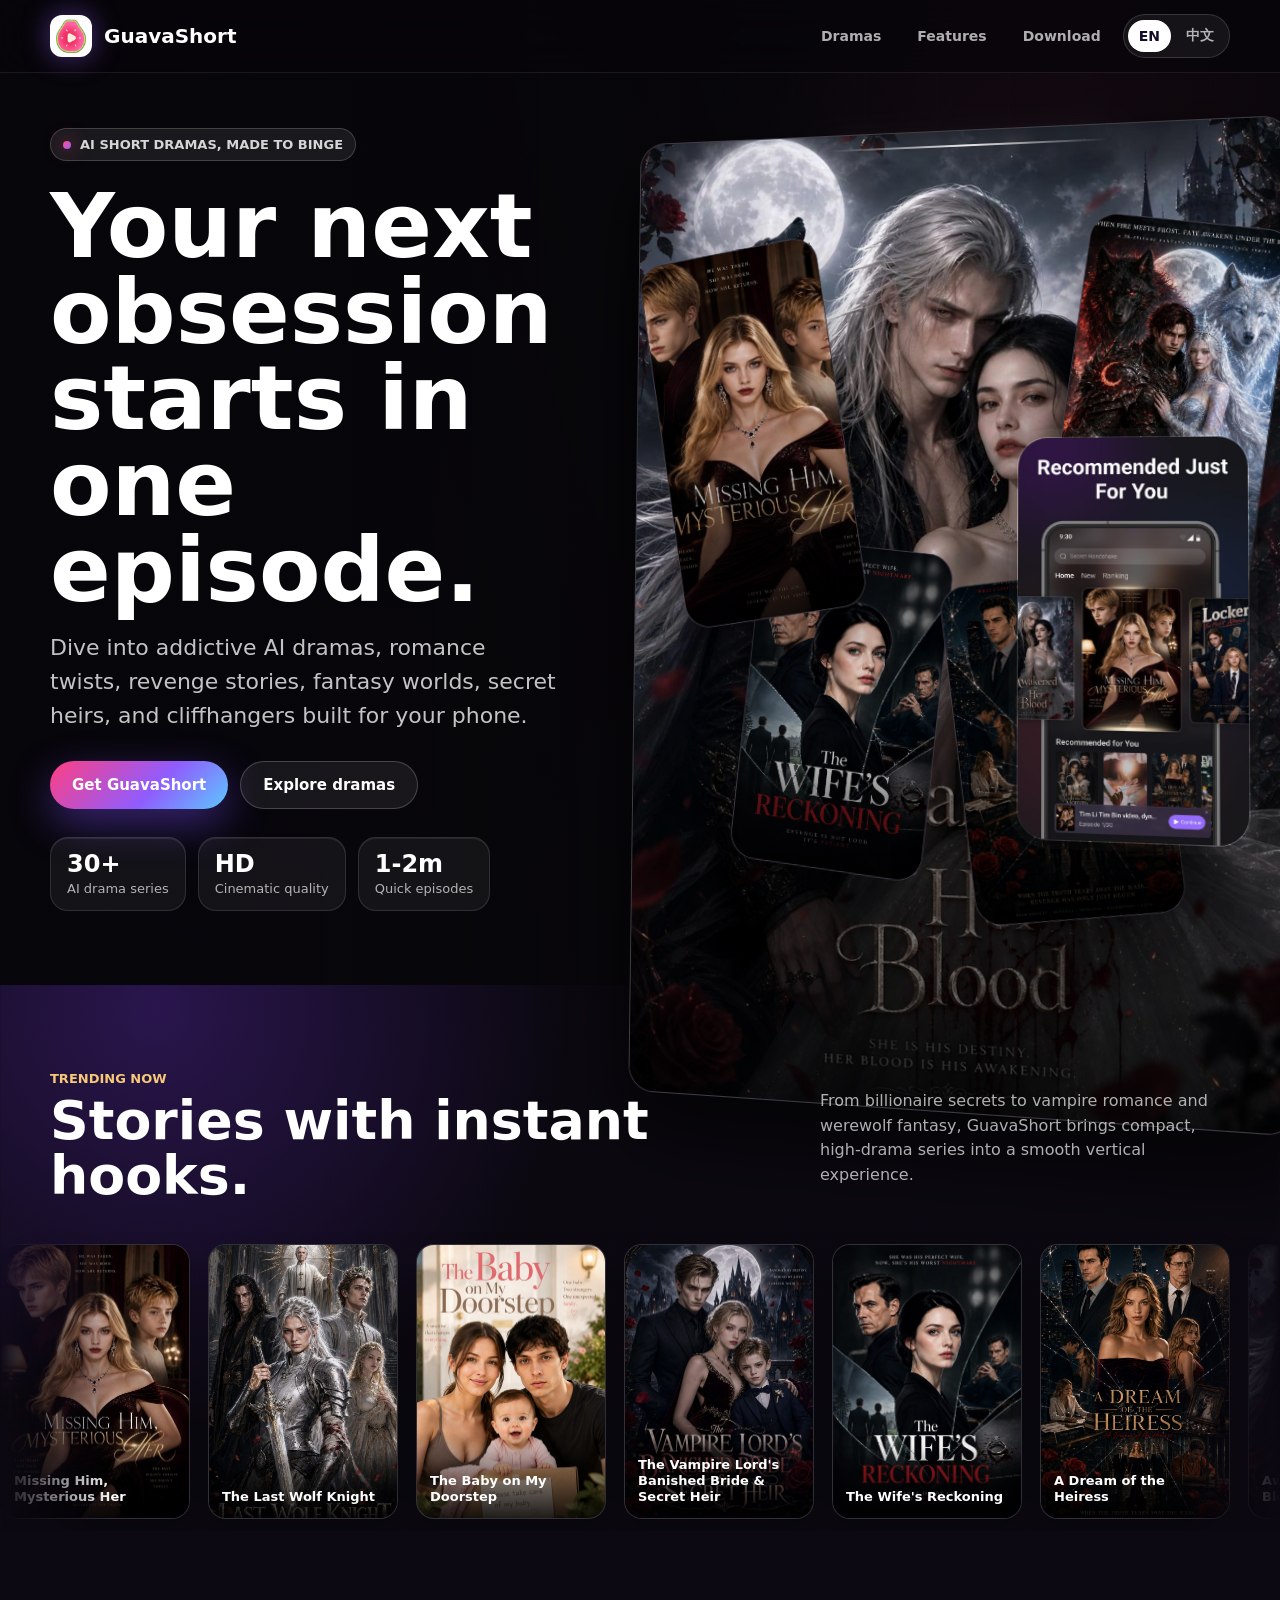
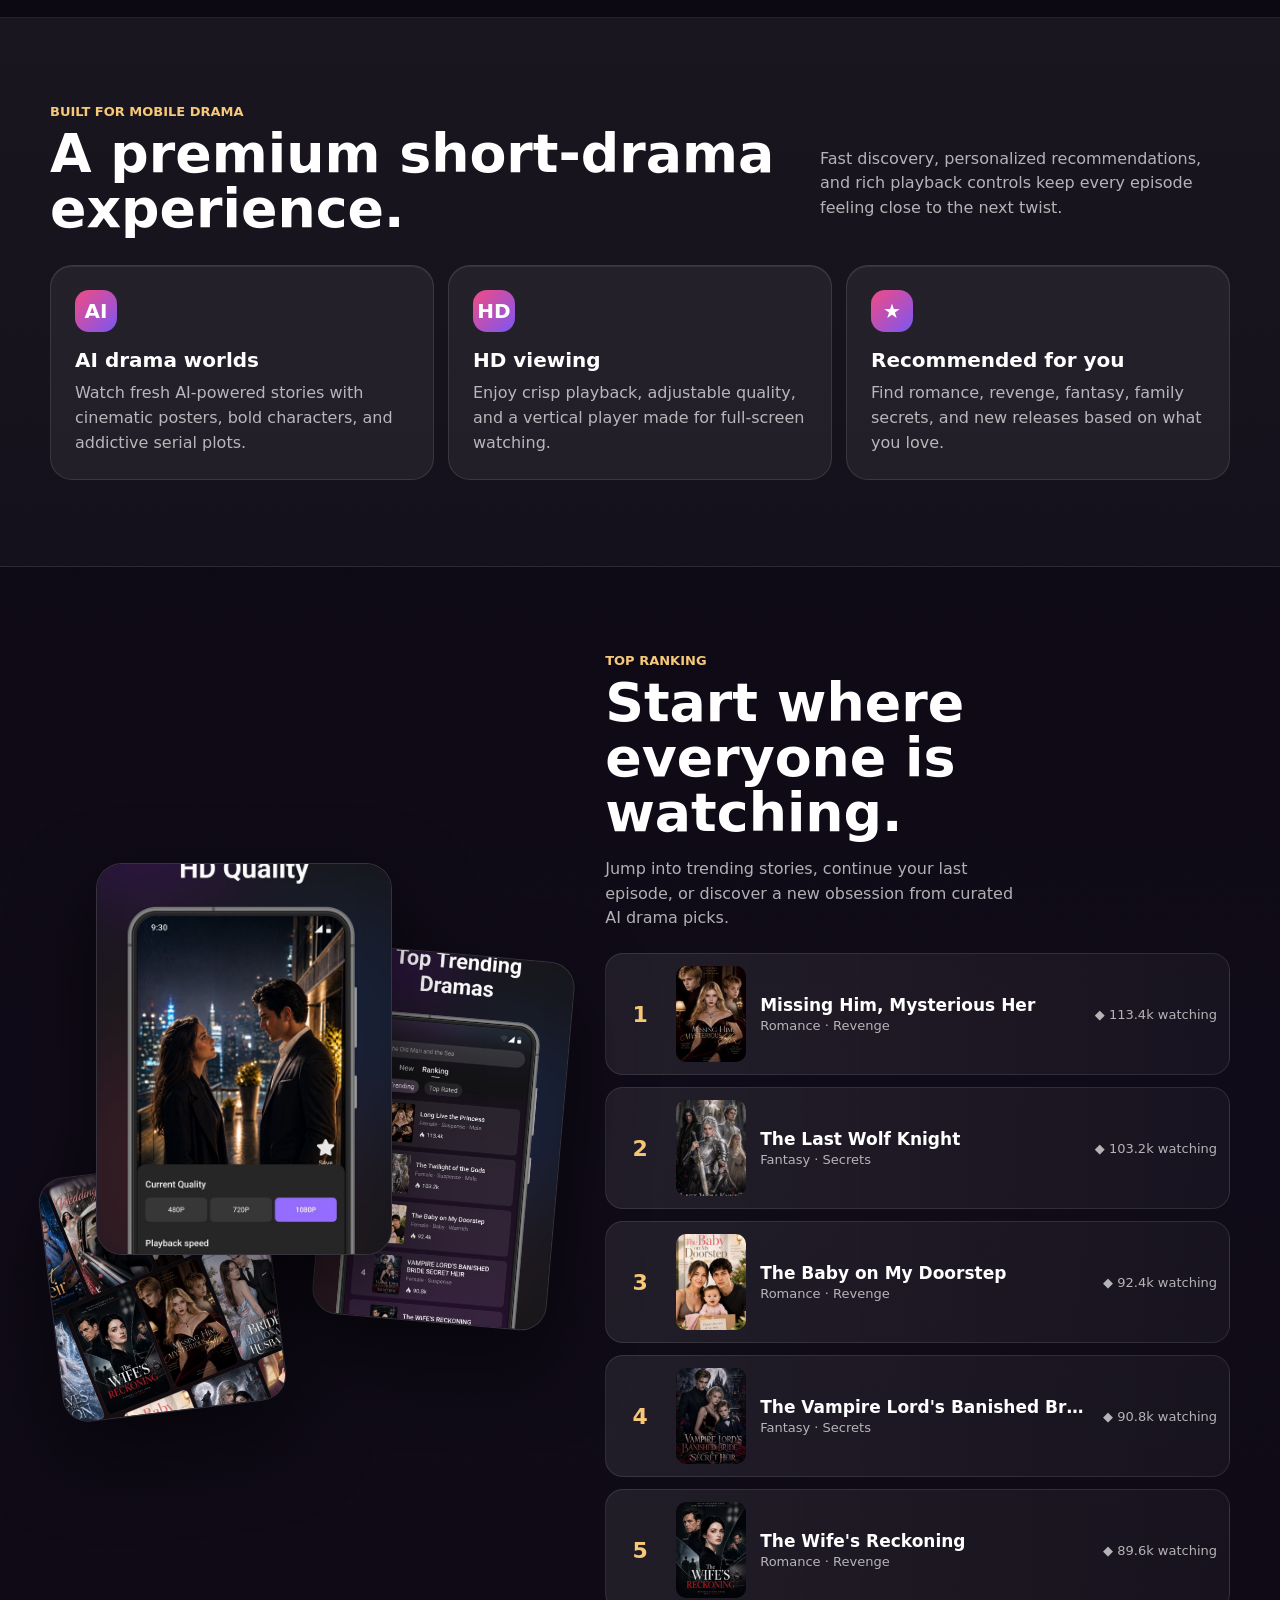
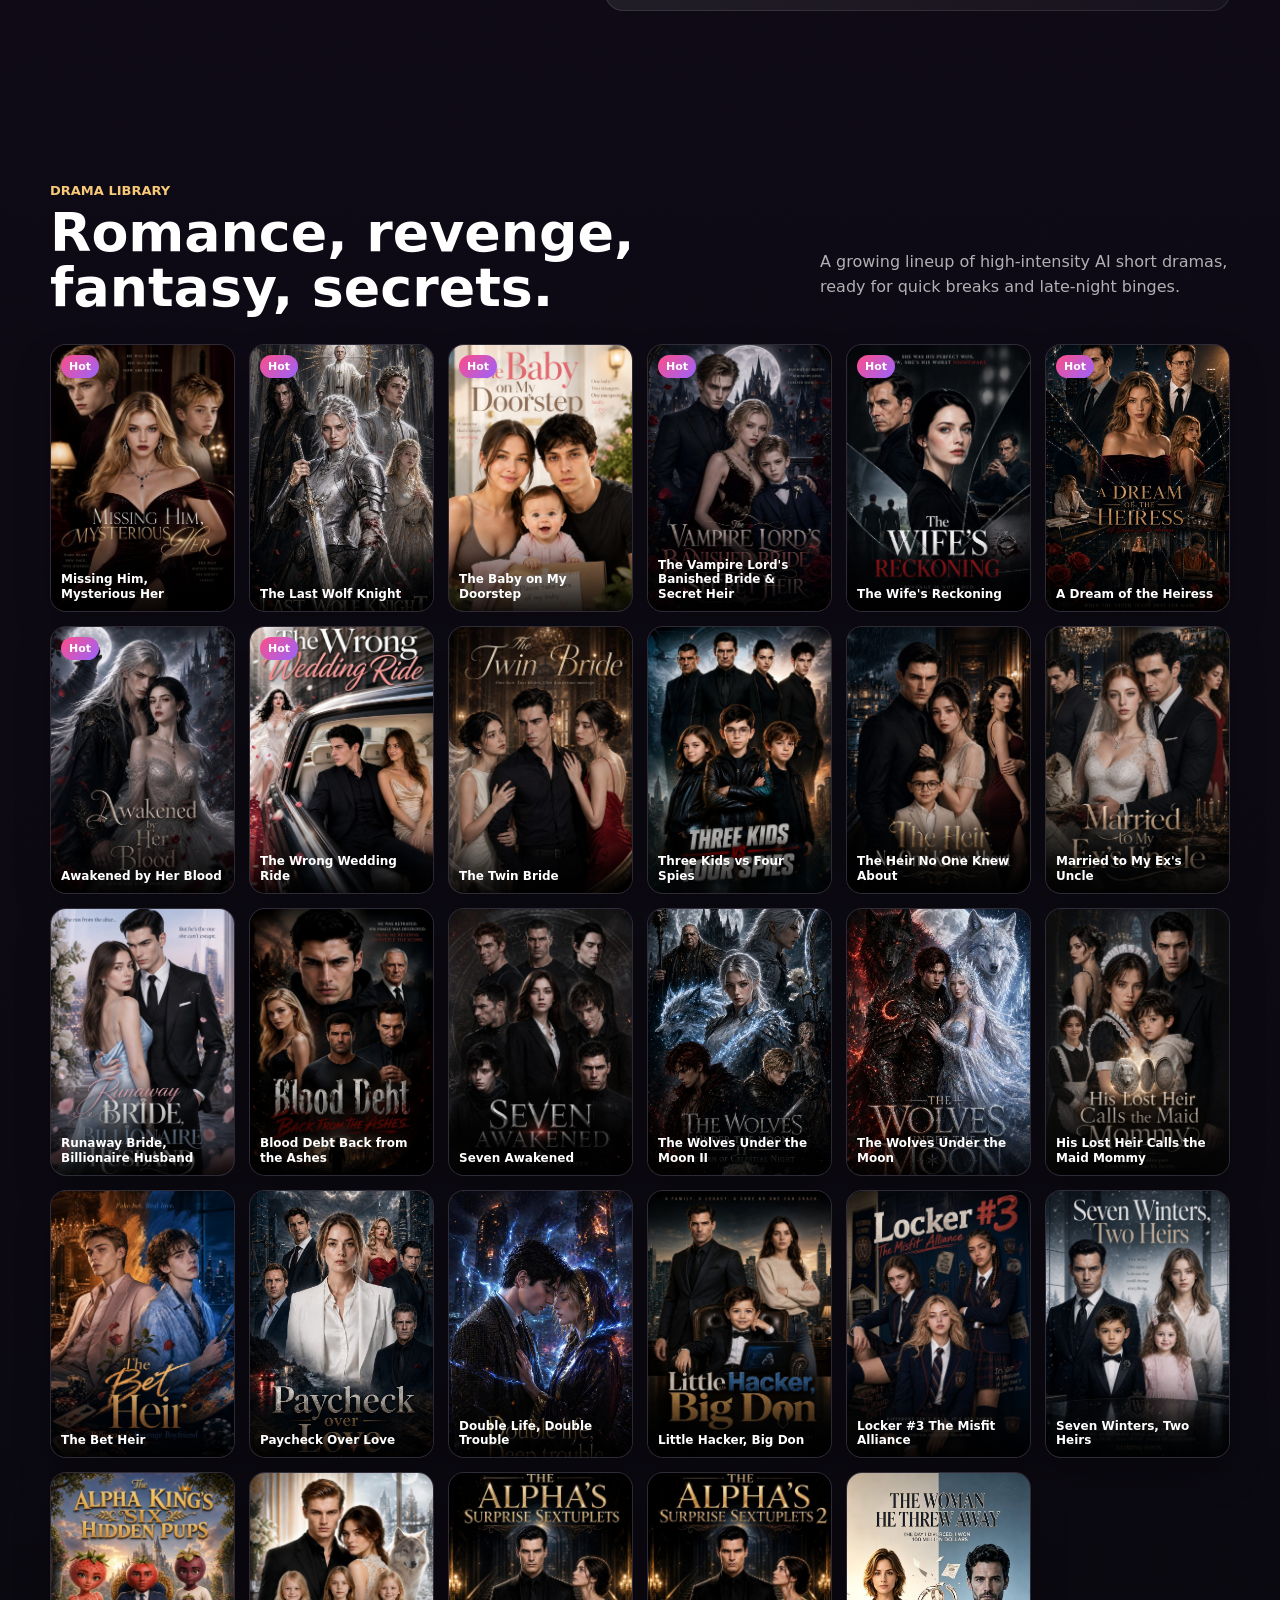
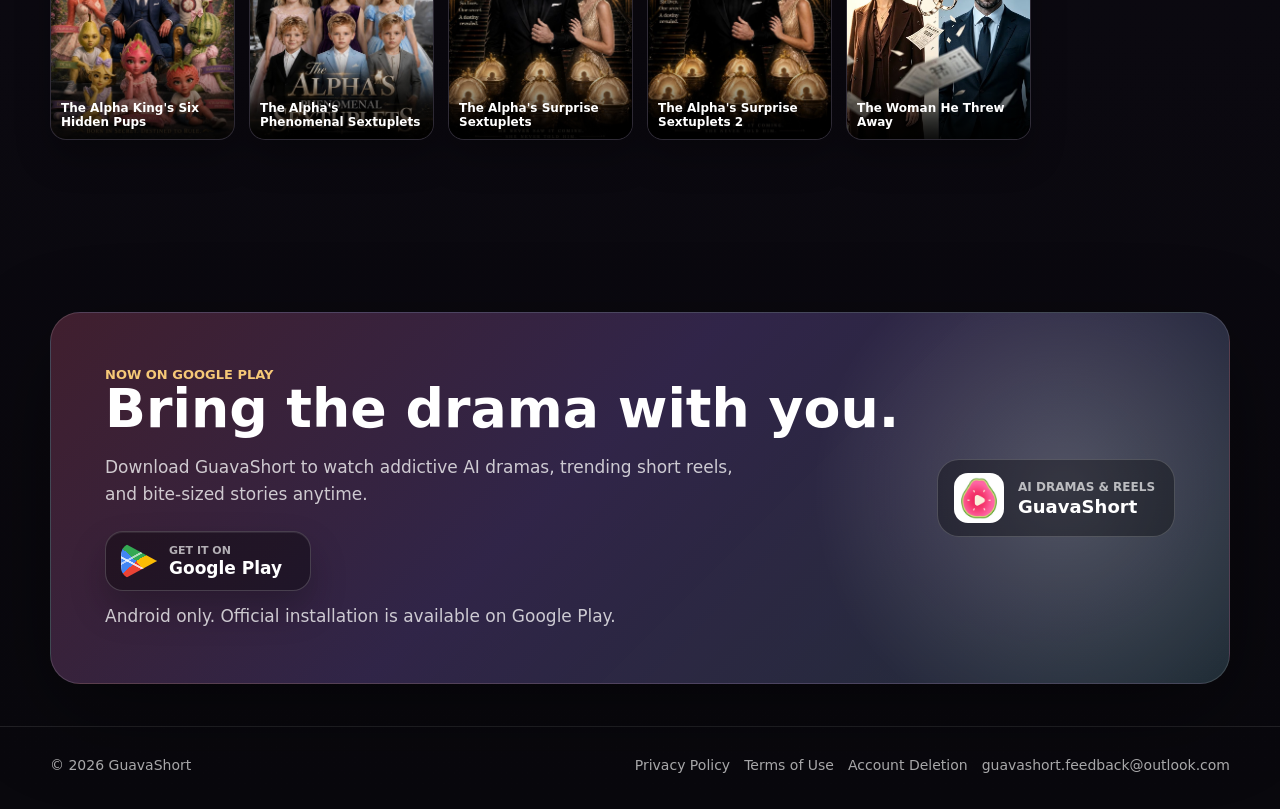
==== commit 4f10fe38: "Update index.html" ====
--- a/index.html
+++ b/index.html
@@ -303,7 +303,29 @@
     }
 
     .store-icon.gp {
-      background: linear-gradient(135deg, #42e695, #3bb2ff);
+      position: relative;
+      overflow: hidden;
+      background: conic-gradient(from -48deg at 42% 50%, #34a853 0 30%, #fbbc04 30% 52%, #ea4335 52% 76%, #4285f4 76% 100%);
+      clip-path: polygon(8% 0, 100% 50%, 8% 100%, 0 92%, 0 8%);
+      box-shadow: 0 10px 24px rgba(0,0,0,0.26);
+    }
+
+    .store-icon.gp::before,
+    .store-icon.gp::after {
+      content: "";
+      position: absolute;
+      inset: 0;
+      pointer-events: none;
+    }
+
+    .store-icon.gp::before {
+      background:
+        linear-gradient(28deg, transparent 0 37%, rgba(255,255,255,0.82) 38% 41%, transparent 42% 100%),
+        linear-gradient(151deg, transparent 0 35%, rgba(255,255,255,0.62) 36% 39%, transparent 40% 100%);
+    }
+
+    .store-icon.gp::after {
+      border: 1px solid rgba(255,255,255,0.22);
     }
 
     .store-copy span {
@@ -1233,7 +1255,7 @@
               <p data-i18n="downloadCopy">Download GuavaShort to watch addictive AI dramas, trending short reels, and bite-sized stories anytime.</p>
               <div class="store-buttons" aria-label="Download GuavaShort">
                 <a class="store-btn" href="https://play.google.com/store/apps/details?id=guavashort.drama.shorts" target="_blank" rel="noopener noreferrer" aria-label="Get GuavaShort on Google Play">
-                  <span class="store-icon gp">▶</span>
+                  <span class="store-icon gp" aria-hidden="true"></span>
                   <span class="store-copy">
                     <span data-i18n="gpSmall">Get it on</span>
                     <strong>Google Play</strong>
@@ -1467,4 +1489,3 @@
   </script>
 </body>
 </html>
-
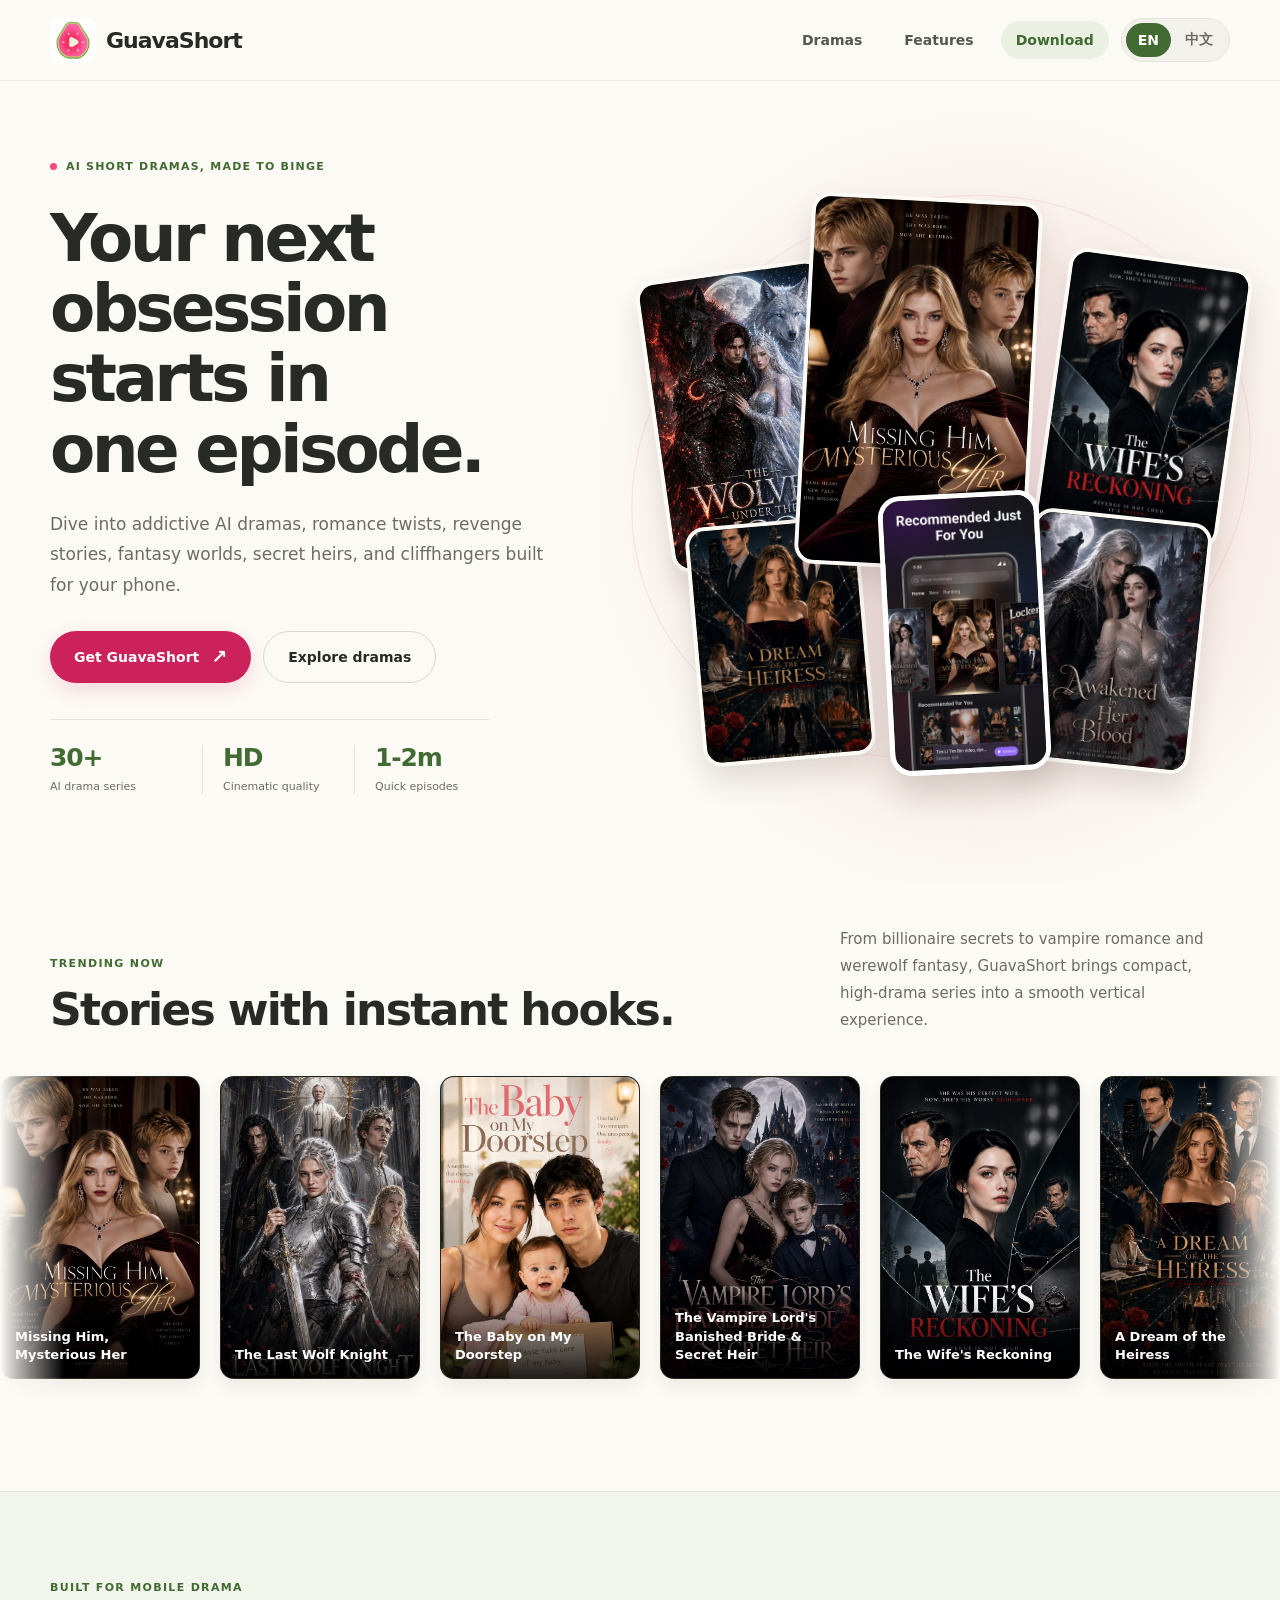
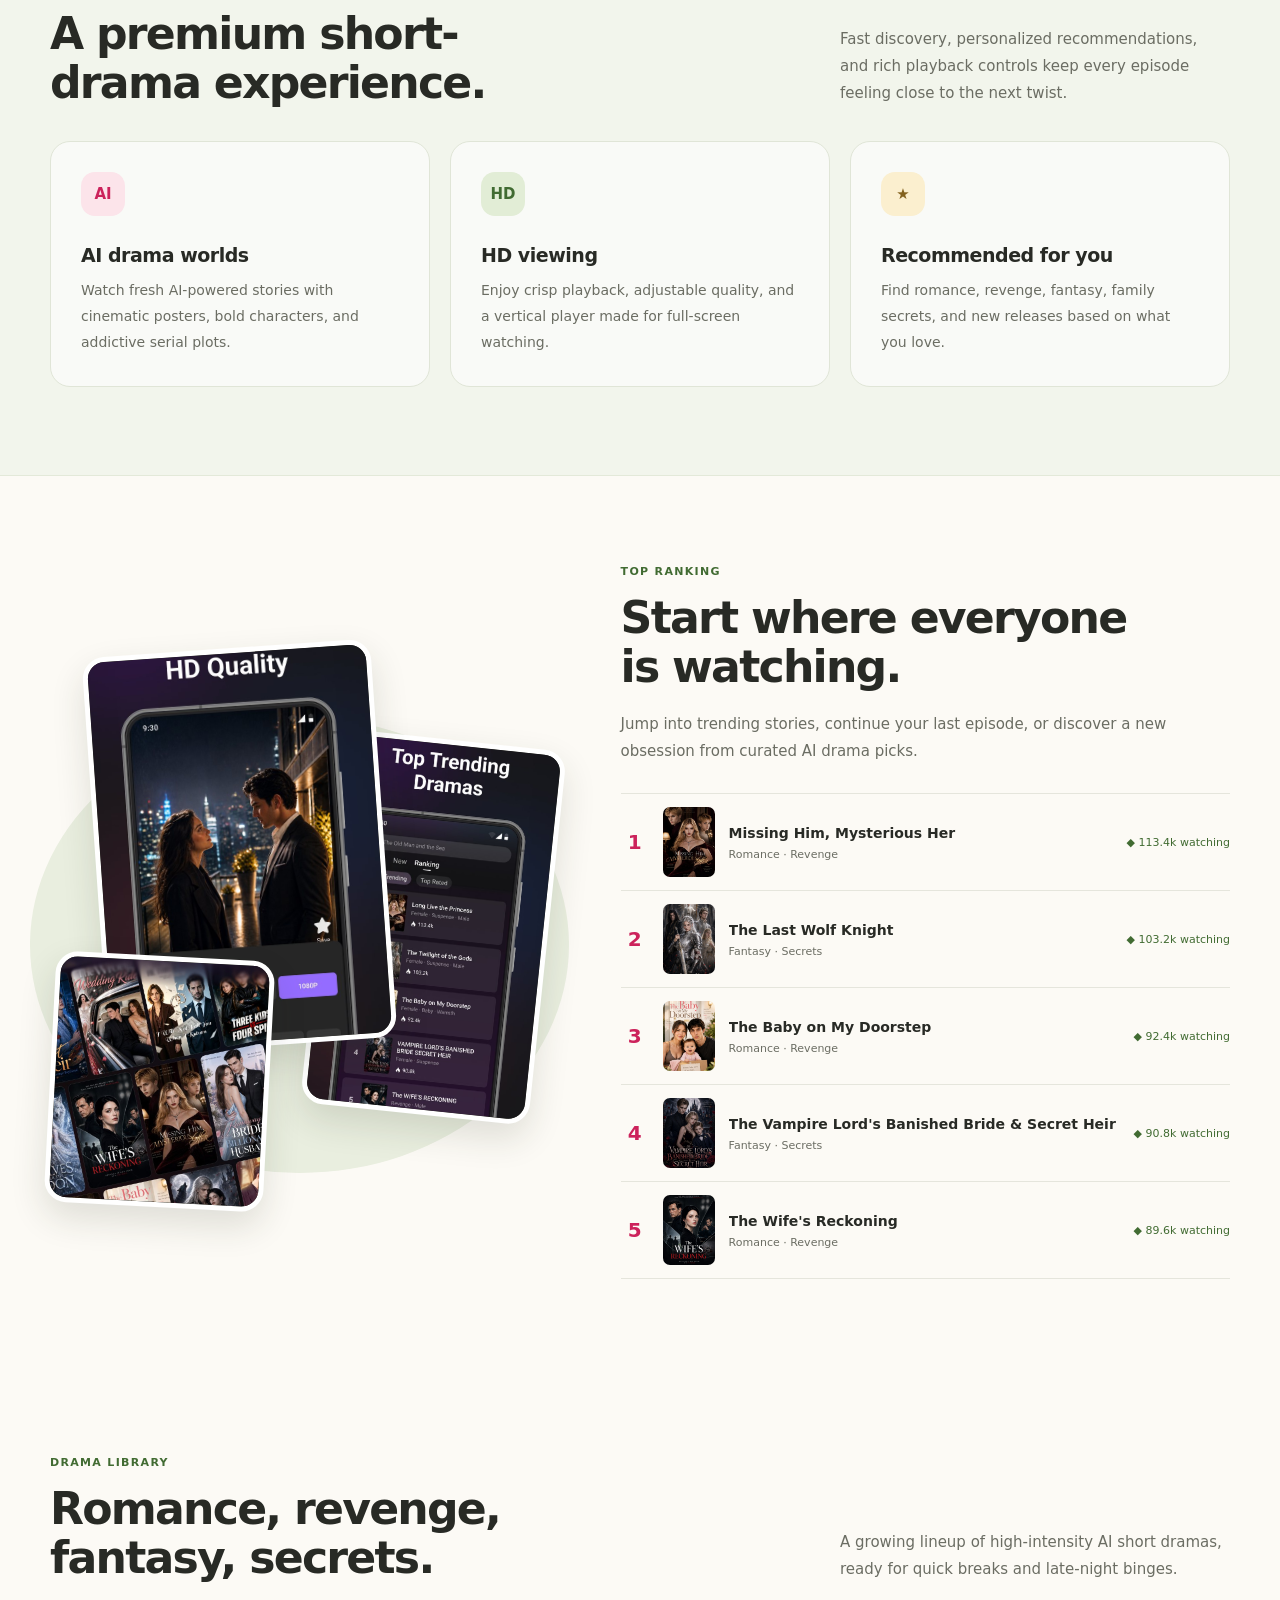
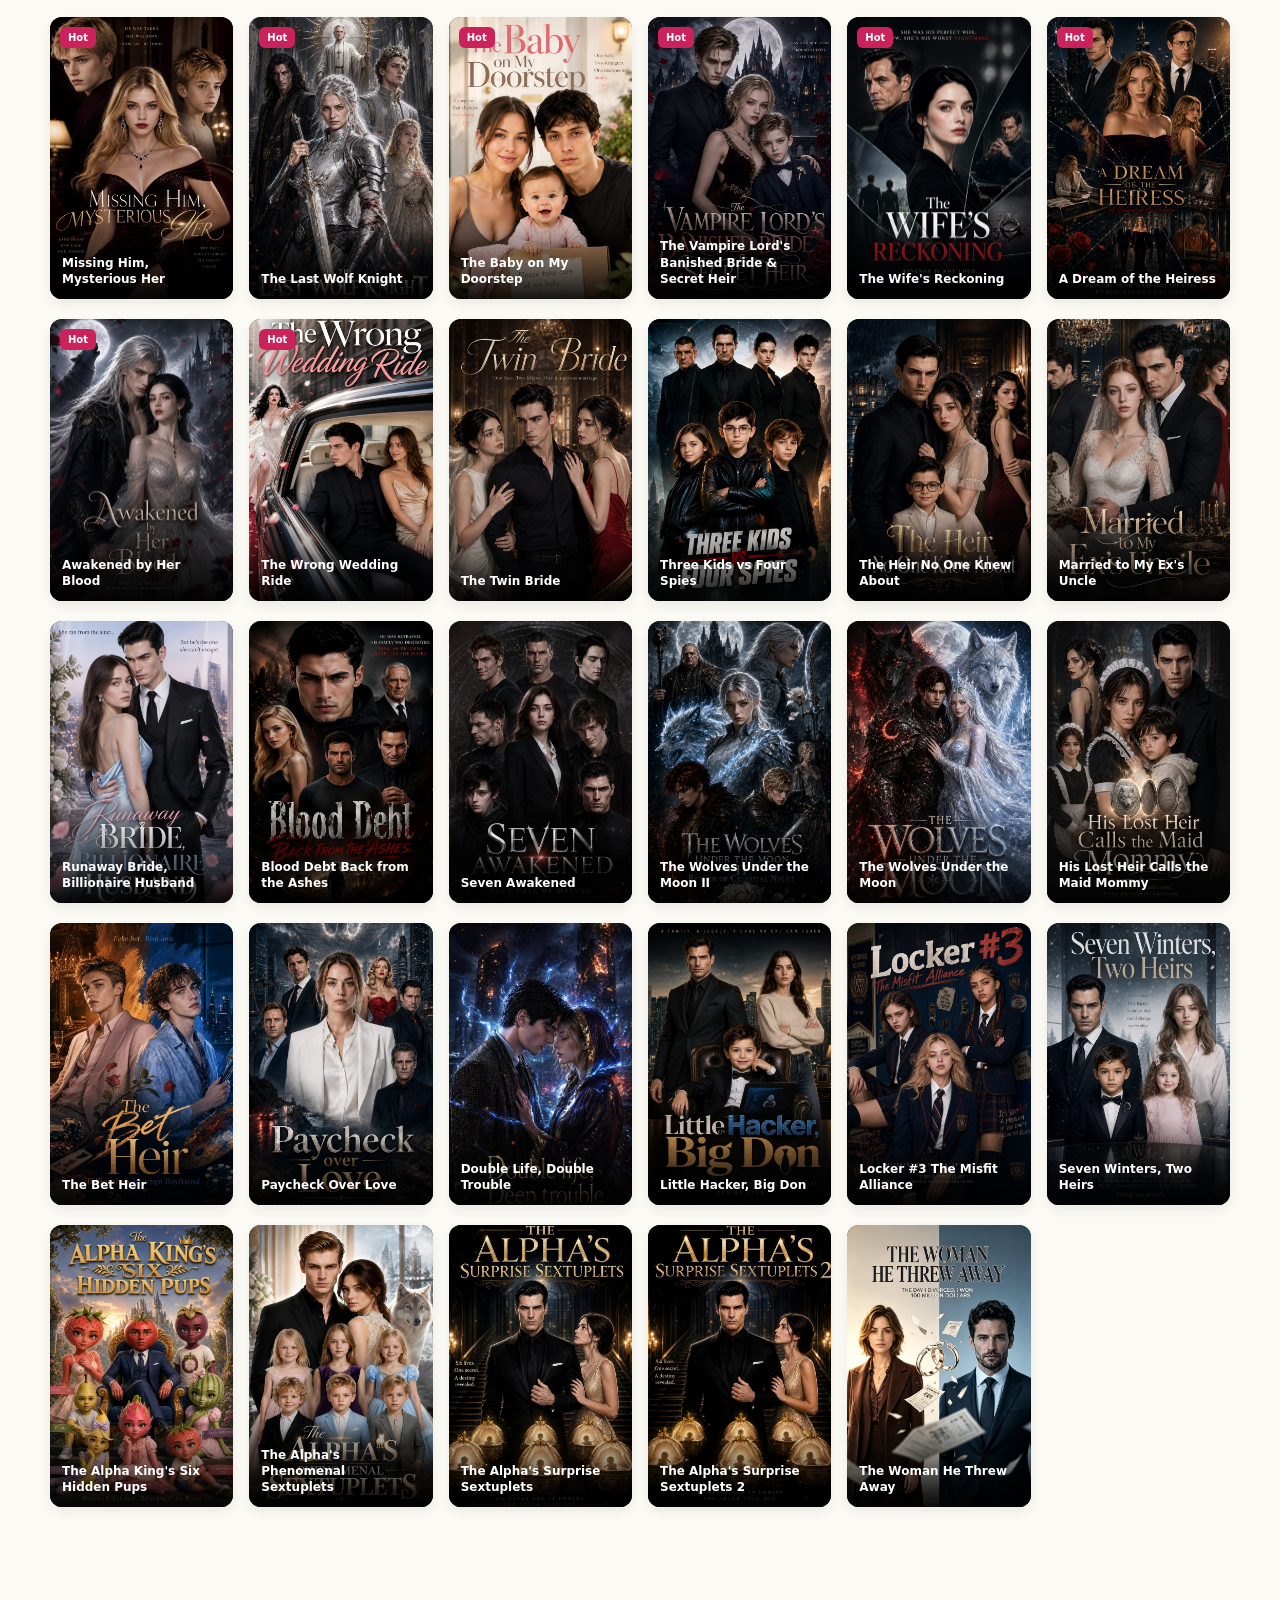
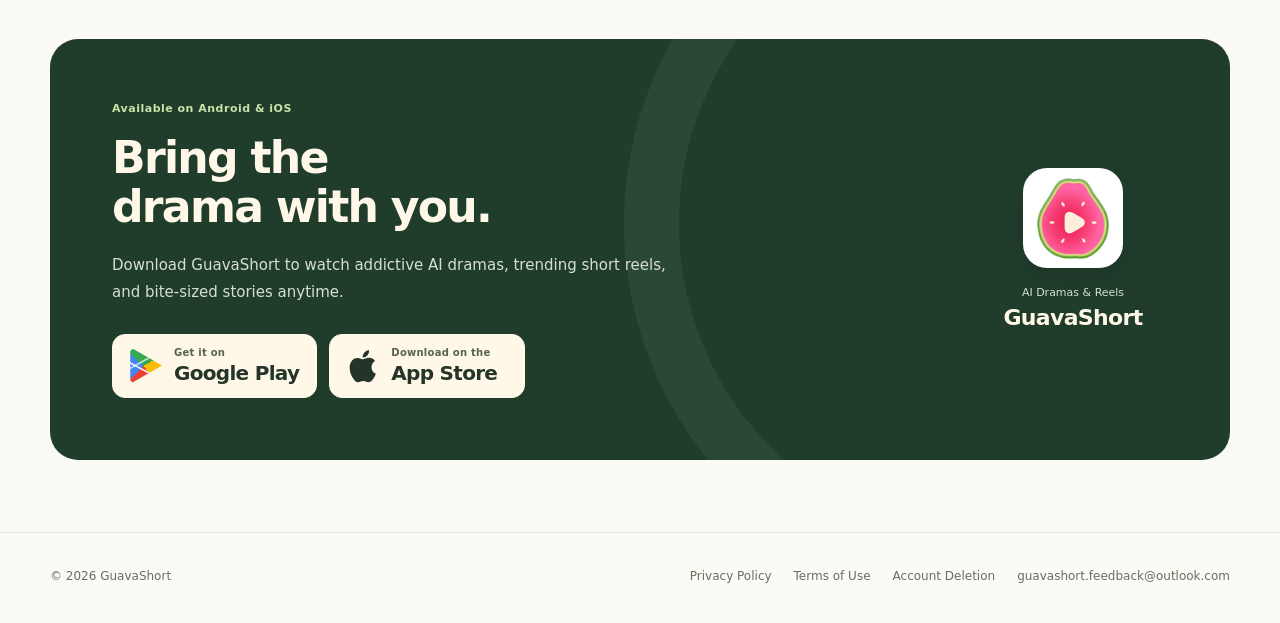
==== commit f79a17d1: "Update index.html" ====
--- a/index.html
+++ b/index.html
@@ -2,1113 +2,278 @@
 <html lang="en">
 <head>
   <meta charset="utf-8">
+  <meta name="theme-color" content="#fcfaf5">
   <meta name="viewport" content="width=device-width, initial-scale=1">
   <title>GuavaShort - AI Dramas & Reels</title>
   <meta name="description" content="Watch addictive AI dramas, short reels, and bite-sized stories anytime with GuavaShort.">
   <link rel="icon" type="image/png" sizes="64x64" href="guavashort-assets/icon-64.png">
   <style>
-    :root {
-      --bg: #0b0a10;
-      --bg-2: #12101a;
-      --text: #ffffff;
-      --muted: rgba(255, 255, 255, 0.68);
-      --soft: rgba(255, 255, 255, 0.1);
-      --line: rgba(255, 255, 255, 0.14);
-      --violet: #9a63ff;
-      --pink: #ff4d86;
-      --gold: #f6c877;
-      --cyan: #62d5ff;
-      --max: 1180px;
-    }
-
-    * {
-      box-sizing: border-box;
-    }
-
-    html {
-      scroll-behavior: smooth;
-    }
-
-    body {
-      margin: 0;
-      min-width: 320px;
-      color: var(--text);
-      background:
-        radial-gradient(circle at 12% 18%, rgba(131, 60, 255, 0.26), transparent 26rem),
-        radial-gradient(circle at 90% 4%, rgba(255, 77, 134, 0.16), transparent 28rem),
-        linear-gradient(180deg, #07060a 0%, #100b18 48%, #09080d 100%);
-      font-family: Inter, ui-sans-serif, system-ui, -apple-system, BlinkMacSystemFont, "Segoe UI", Arial, sans-serif;
-      letter-spacing: 0;
-      overflow-x: hidden;
-    }
-
-    body::before {
-      content: "";
-      position: fixed;
-      inset: 0;
-      z-index: -2;
-      background-image:
-        linear-gradient(rgba(255,255,255,0.035) 1px, transparent 1px),
-        linear-gradient(90deg, rgba(255,255,255,0.026) 1px, transparent 1px);
-      background-size: 72px 72px;
-      mask-image: linear-gradient(to bottom, rgba(0,0,0,0.7), transparent 78%);
-      pointer-events: none;
-    }
-
-    a {
-      color: inherit;
-      text-decoration: none;
-    }
-
-    img {
-      display: block;
-      max-width: 100%;
-    }
-
-    .shell {
-      width: min(var(--max), calc(100% - 40px));
-      margin: 0 auto;
-    }
-
-    .topbar {
-      position: fixed;
-      top: 0;
-      left: 0;
-      right: 0;
-      z-index: 50;
-      border-bottom: 1px solid rgba(255,255,255,0.08);
-      background: rgba(7, 6, 10, 0.64);
-      backdrop-filter: blur(20px);
-    }
-
-    .topbar-inner {
-      display: flex;
-      align-items: center;
-      justify-content: space-between;
-      gap: 18px;
-      min-height: 72px;
-    }
-
-    .brand {
-      display: inline-flex;
-      align-items: center;
-      gap: 12px;
-      min-width: 0;
-      font-weight: 800;
-    }
-
-    .brand-icon {
-      width: 42px;
-      height: 42px;
-      border-radius: 12px;
-      box-shadow: 0 0 28px rgba(154, 99, 255, 0.48);
-    }
-
-    .brand-name {
-      font-size: 20px;
-      white-space: nowrap;
-    }
-
-    .nav {
-      display: flex;
-      align-items: center;
-      gap: 8px;
-      color: var(--muted);
-      font-size: 14px;
-      font-weight: 700;
-    }
-
-    .nav a,
-    .lang-btn {
-      border: 1px solid transparent;
-      border-radius: 999px;
-      padding: 10px 13px;
-      transition: color 180ms ease, border-color 180ms ease, background 180ms ease;
-    }
-
-    .nav a:hover,
-    .lang-btn:hover {
-      color: #fff;
-      border-color: var(--line);
-      background: rgba(255, 255, 255, 0.06);
-    }
-
-    .lang-toggle {
-      display: inline-flex;
-      align-items: center;
-      gap: 4px;
-      padding: 4px;
-      border: 1px solid var(--line);
-      border-radius: 999px;
-      background: rgba(255, 255, 255, 0.06);
-    }
-
-    .lang-btn {
-      cursor: pointer;
-      color: var(--muted);
-      background: transparent;
-      font: inherit;
-      padding: 7px 10px;
-    }
-
-    .lang-btn.active {
-      color: #160c28;
-      background: #fff;
-    }
-
-    .hero {
-      position: relative;
-      min-height: 100vh;
-      padding: 128px 0 74px;
-      isolation: isolate;
-    }
-
-    .hero::before {
-      content: "";
-      position: absolute;
-      inset: 0;
-      z-index: -1;
-      background:
-        linear-gradient(90deg, rgba(7, 6, 10, 0.96) 0%, rgba(7, 6, 10, 0.88) 34%, rgba(7, 6, 10, 0.28) 72%, rgba(7, 6, 10, 0.72) 100%),
-        linear-gradient(180deg, rgba(7, 6, 10, 0.2) 0%, rgba(7, 6, 10, 0.9) 100%);
-      pointer-events: none;
-    }
-
-    .hero-stage {
-      display: grid;
-      grid-template-columns: minmax(0, 0.9fr) minmax(460px, 1.1fr);
-      align-items: center;
-      gap: 54px;
-    }
-
-    .eyebrow {
-      display: inline-flex;
-      align-items: center;
-      gap: 9px;
-      width: fit-content;
-      border: 1px solid rgba(255,255,255,0.18);
-      border-radius: 999px;
-      padding: 8px 12px;
-      color: rgba(255,255,255,0.82);
-      background: rgba(255,255,255,0.08);
-      font-size: 13px;
-      font-weight: 800;
-      text-transform: uppercase;
-    }
-
-    .eyebrow::before {
-      content: "";
-      width: 8px;
-      height: 8px;
-      border-radius: 50%;
-      background: linear-gradient(135deg, var(--pink), var(--violet));
-      box-shadow: 0 0 18px rgba(255, 77, 134, 0.85);
-    }
-
-    h1 {
-      max-width: 780px;
-      margin: 22px 0 18px;
-      font-size: clamp(48px, 7vw, 94px);
-      line-height: 0.96;
-      letter-spacing: 0;
-    }
-
-    .hero-copy {
-      max-width: 640px;
-      margin: 0 0 28px;
-      color: rgba(255,255,255,0.76);
-      font-size: clamp(18px, 2vw, 22px);
-      line-height: 1.55;
-    }
-
-    .cta-row {
-      display: flex;
-      flex-wrap: wrap;
-      align-items: center;
-      gap: 12px;
-      margin: 28px 0 28px;
-    }
-
-    .btn {
-      display: inline-flex;
-      align-items: center;
-      justify-content: center;
-      min-height: 48px;
-      border-radius: 999px;
-      padding: 0 22px;
-      font-size: 15px;
-      font-weight: 850;
-      transition: transform 180ms ease, box-shadow 180ms ease, border-color 180ms ease;
-    }
-
-    .btn:hover {
-      transform: translateY(-2px);
-    }
-
-    .btn-primary {
-      color: #fff;
-      background: linear-gradient(135deg, #ff3f81 0%, #905cff 58%, #5cc8ff 100%);
-      box-shadow: 0 14px 42px rgba(122, 78, 255, 0.44);
-    }
-
-    .btn-secondary {
-      border: 1px solid rgba(255,255,255,0.2);
-      color: #fff;
-      background: rgba(255, 255, 255, 0.07);
-    }
-
-    .store-buttons {
-      display: flex;
-      flex-wrap: wrap;
-      gap: 12px;
-      margin-top: 24px;
-    }
-
-    .download-note {
-      margin: 12px 0 0;
-      color: rgba(255,255,255,0.62);
-      font-size: 13px;
-      line-height: 1.5;
-    }
-
-    .store-btn {
-      display: inline-flex;
-      align-items: center;
-      gap: 12px;
-      min-width: 206px;
-      min-height: 60px;
-      border: 1px solid rgba(255,255,255,0.18);
-      border-radius: 18px;
-      padding: 10px 15px;
-      color: #fff;
-      background: rgba(0,0,0,0.38);
-      box-shadow: inset 0 1px 0 rgba(255,255,255,0.08), 0 18px 36px rgba(0,0,0,0.24);
-      transition: transform 180ms ease, border-color 180ms ease, background 180ms ease;
-    }
-
-    .store-btn:hover {
-      transform: translateY(-2px);
-      border-color: rgba(255,255,255,0.34);
-      background: rgba(255,255,255,0.09);
-    }
-
-    .store-icon {
-      display: grid;
-      place-items: center;
-      width: 36px;
-      height: 36px;
-      border-radius: 12px;
-      font-size: 18px;
-      font-weight: 950;
-    }
-
-    .store-icon.gp {
-      position: relative;
-      overflow: hidden;
-      background: conic-gradient(from -48deg at 42% 50%, #34a853 0 30%, #fbbc04 30% 52%, #ea4335 52% 76%, #4285f4 76% 100%);
-      clip-path: polygon(8% 0, 100% 50%, 8% 100%, 0 92%, 0 8%);
-      box-shadow: 0 10px 24px rgba(0,0,0,0.26);
-    }
-
-    .store-icon.gp::before,
-    .store-icon.gp::after {
-      content: "";
-      position: absolute;
-      inset: 0;
-      pointer-events: none;
-    }
-
-    .store-icon.gp::before {
-      background:
-        linear-gradient(28deg, transparent 0 37%, rgba(255,255,255,0.82) 38% 41%, transparent 42% 100%),
-        linear-gradient(151deg, transparent 0 35%, rgba(255,255,255,0.62) 36% 39%, transparent 40% 100%);
-    }
-
-    .store-icon.gp::after {
-      border: 1px solid rgba(255,255,255,0.22);
-    }
-
-    .store-copy span {
-      display: block;
-      color: rgba(255,255,255,0.66);
-      font-size: 11px;
-      font-weight: 850;
-      line-height: 1;
-      text-transform: uppercase;
-    }
-
-    .store-copy strong {
-      display: block;
-      margin-top: 4px;
-      font-size: 17px;
-      line-height: 1;
-      white-space: nowrap;
-    }
-
-    .hero-stats {
-      display: flex;
-      flex-wrap: wrap;
-      gap: 12px;
-      margin-top: 26px;
-    }
-
-    .stat {
-      min-width: 122px;
-      border: 1px solid rgba(255,255,255,0.12);
-      border-radius: 18px;
-      padding: 14px 16px;
-      background: rgba(255,255,255,0.055);
-      box-shadow: inset 0 1px 0 rgba(255,255,255,0.08);
-    }
-
-    .stat strong {
-      display: block;
-      font-size: 24px;
-      line-height: 1;
-    }
-
-    .stat span {
-      display: block;
-      margin-top: 5px;
-      color: var(--muted);
-      font-size: 13px;
-    }
-
-    .poster-field {
-      position: relative;
-      height: min(74vh, 760px);
-      min-height: 520px;
-      transform: perspective(1200px) rotateY(-8deg) rotateX(2deg);
-    }
-
-    .poster-orbit {
-      position: absolute;
-      inset: -9% -8% -5% 2%;
-      filter: drop-shadow(0 26px 32px rgba(0,0,0,0.5));
-    }
-
-    .hero-poster {
-      position: absolute;
-      overflow: hidden;
-      border: 1px solid rgba(255,255,255,0.16);
-      border-radius: 26px;
-      background: #1c1723;
-      box-shadow: 0 34px 70px rgba(0,0,0,0.42);
-    }
-
-    .hero-poster img {
-      width: 100%;
-      height: 100%;
-      object-fit: cover;
-    }
-
-    .hero-poster::after {
-      content: "";
-      position: absolute;
-      inset: 0;
-      background: linear-gradient(180deg, transparent 50%, rgba(0,0,0,0.74) 100%);
-    }
-
-    .hero-poster:nth-child(1) {
-      left: 28%;
-      top: 3%;
-      width: 32%;
-      height: 58%;
-      z-index: 4;
-    }
-
-    .hero-poster:nth-child(2) {
-      left: 4%;
-      top: 15%;
-      width: 29%;
-      height: 50%;
-      z-index: 2;
-      transform: rotate(-9deg);
-    }
-
-    .hero-poster:nth-child(3) {
-      right: 3%;
-      top: 13%;
-      width: 30%;
-      height: 52%;
-      z-index: 3;
-      transform: rotate(8deg);
-    }
-
-    .hero-poster:nth-child(4) {
-      left: 18%;
-      bottom: 2%;
-      width: 30%;
-      height: 43%;
-      z-index: 1;
-      transform: rotate(6deg);
-    }
-
-    .hero-poster:nth-child(5) {
-      right: 18%;
-      bottom: -3%;
-      width: 31%;
-      height: 44%;
-      z-index: 2;
-      transform: rotate(-7deg);
-    }
-
-    .phone-shot {
-      position: absolute;
-      right: 6%;
-      bottom: 7%;
-      z-index: 5;
-      width: 34%;
-      min-width: 220px;
-      border: 1px solid rgba(255,255,255,0.18);
-      border-radius: 30px;
-      overflow: hidden;
-      box-shadow: 0 34px 90px rgba(0,0,0,0.7), 0 0 0 8px rgba(255,255,255,0.04);
-    }
-
-    .shine {
-      position: absolute;
-      left: 30%;
-      top: 2%;
-      z-index: 6;
-      width: 44%;
-      height: 2px;
-      background: linear-gradient(90deg, transparent, rgba(255,255,255,0.9), transparent);
-      box-shadow: 0 0 30px rgba(255,255,255,0.65);
-    }
-
-    section {
-      position: relative;
-      padding: 86px 0;
-    }
-
-    .section-head {
-      display: flex;
-      align-items: flex-end;
-      justify-content: space-between;
-      gap: 28px;
-      margin-bottom: 28px;
-    }
-
-    .section-kicker {
-      color: var(--gold);
-      font-size: 13px;
-      font-weight: 900;
-      letter-spacing: 0;
-      text-transform: uppercase;
-    }
-
-    h2 {
-      margin: 8px 0 0;
-      font-size: clamp(32px, 4.2vw, 58px);
-      line-height: 1.02;
-      letter-spacing: 0;
-    }
-
-    .section-note {
-      max-width: 410px;
-      color: var(--muted);
-      font-size: 16px;
-      line-height: 1.55;
-    }
-
-    .marquee {
-      display: flex;
-      gap: 18px;
-      overflow: hidden;
-      padding: 12px 0;
-      mask-image: linear-gradient(90deg, transparent, #000 9%, #000 91%, transparent);
-    }
-
-    .marquee-track {
-      display: flex;
-      flex: 0 0 auto;
-      gap: 18px;
-      min-width: 100%;
-      animation: slide 45s linear infinite;
-    }
-
-    .marquee:hover .marquee-track {
-      animation-play-state: paused;
-    }
-
-    @keyframes slide {
-      to { transform: translateX(calc(-100% - 18px)); }
-    }
-
-    .poster-card {
-      position: relative;
-      flex: 0 0 190px;
-      aspect-ratio: 0.69;
-      overflow: hidden;
-      border: 1px solid rgba(255,255,255,0.12);
-      border-radius: 18px;
-      background: #18131f;
-      box-shadow: 0 22px 40px rgba(0,0,0,0.28);
-    }
-
-    .poster-card img {
-      width: 100%;
-      height: 100%;
-      object-fit: cover;
-      transition: transform 500ms ease;
-    }
-
-    .poster-card:hover img {
-      transform: scale(1.055);
-    }
-
-    .poster-label {
-      position: absolute;
-      left: 0;
-      right: 0;
-      bottom: 0;
-      z-index: 1;
-      padding: 42px 13px 13px;
-      background: linear-gradient(180deg, transparent, rgba(0,0,0,0.86));
-      font-size: 13px;
-      font-weight: 800;
-      line-height: 1.25;
-    }
-
-    .experience {
-      overflow: hidden;
-      border-top: 1px solid rgba(255,255,255,0.08);
-      border-bottom: 1px solid rgba(255,255,255,0.08);
-      background:
-        linear-gradient(180deg, rgba(255,255,255,0.035), rgba(255,255,255,0.01)),
-        rgba(255,255,255,0.02);
-    }
-
-    .feature-grid {
-      display: grid;
-      grid-template-columns: repeat(3, minmax(0, 1fr));
-      gap: 14px;
-      margin-top: 28px;
-    }
-
-    .feature {
-      border: 1px solid rgba(255,255,255,0.11);
-      border-radius: 22px;
-      padding: 24px;
-      background: rgba(255,255,255,0.055);
-      box-shadow: inset 0 1px 0 rgba(255,255,255,0.08);
-    }
-
-    .feature-icon {
-      display: grid;
-      place-items: center;
-      width: 42px;
-      height: 42px;
-      border-radius: 14px;
-      margin-bottom: 16px;
-      color: #fff;
-      background: linear-gradient(135deg, rgba(255,77,134,0.95), rgba(128,90,255,0.95));
-      font-size: 20px;
-      font-weight: 900;
-    }
-
-    .feature h3 {
-      margin: 0 0 9px;
-      font-size: 20px;
-      letter-spacing: 0;
-    }
-
-    .feature p {
-      margin: 0;
-      color: var(--muted);
-      line-height: 1.55;
-    }
-
-    .showcase {
-      display: grid;
-      grid-template-columns: 0.9fr 1.1fr;
-      align-items: center;
-      gap: 44px;
-    }
-
-    .market-stack {
-      position: relative;
-      min-height: 560px;
-    }
-
-    .market-frame {
-      position: absolute;
-      overflow: hidden;
-      border: 1px solid rgba(255,255,255,0.14);
-      border-radius: 26px;
-      background: #15111d;
-      box-shadow: 0 34px 80px rgba(0,0,0,0.52);
-    }
-
-    .market-frame img {
-      width: 100%;
-      height: 100%;
-      object-fit: cover;
-    }
-
-    .market-frame:nth-child(1) {
-      left: 9%;
-      top: 2%;
-      width: 58%;
-      height: 70%;
-      z-index: 3;
-    }
-
-    .market-frame:nth-child(2) {
-      right: 0;
-      top: 18%;
-      width: 46%;
-      height: 66%;
-      z-index: 2;
-      transform: rotate(5deg);
-    }
-
-    .market-frame:nth-child(3) {
-      left: 0;
-      bottom: 0;
-      width: 44%;
-      height: 44%;
-      z-index: 1;
-      transform: rotate(-7deg);
-    }
-
-    .ranking {
-      display: grid;
-      gap: 12px;
-      margin-top: 22px;
-    }
-
-    .rank-row {
-      display: grid;
-      grid-template-columns: 44px 70px minmax(0, 1fr) auto;
-      align-items: center;
-      gap: 14px;
-      border: 1px solid rgba(255,255,255,0.1);
-      border-radius: 18px;
-      padding: 12px;
-      background: linear-gradient(90deg, rgba(255,255,255,0.08), rgba(255,255,255,0.035));
-    }
-
-    .rank-no {
-      color: var(--gold);
-      font-size: 22px;
-      font-weight: 900;
-      text-align: center;
-    }
-
-    .rank-row img {
-      width: 70px;
-      height: 96px;
-      border-radius: 10px;
-      object-fit: cover;
-    }
-
-    .rank-title {
-      min-width: 0;
-    }
-
-    .rank-title strong {
-      display: block;
-      overflow: hidden;
-      text-overflow: ellipsis;
-      white-space: nowrap;
-      font-size: 17px;
-    }
-
-    .rank-title span,
-    .heat {
-      color: var(--muted);
-      font-size: 13px;
-    }
-
-    .heat {
-      white-space: nowrap;
-    }
-
-    .catalog-grid {
-      display: grid;
-      grid-template-columns: repeat(6, minmax(0, 1fr));
-      gap: 14px;
-    }
-
-    .catalog-card {
-      position: relative;
-      overflow: hidden;
-      aspect-ratio: 0.69;
-      border: 1px solid rgba(255,255,255,0.11);
-      border-radius: 16px;
-      background: #17121e;
-      box-shadow: 0 18px 34px rgba(0,0,0,0.25);
-    }
-
-    .catalog-card img {
-      width: 100%;
-      height: 100%;
-      object-fit: cover;
-      transition: transform 450ms ease;
-    }
-
-    .catalog-card:hover img {
-      transform: scale(1.05);
-    }
-
-    .tag {
-      position: absolute;
-      top: 10px;
-      left: 10px;
-      z-index: 2;
-      border-radius: 999px;
-      padding: 5px 8px;
-      color: #fff;
-      background: linear-gradient(135deg, var(--pink), var(--violet));
-      font-size: 11px;
-      font-weight: 900;
-    }
-
-    .catalog-title {
-      position: absolute;
-      left: 0;
-      right: 0;
-      bottom: 0;
-      padding: 46px 10px 10px;
-      background: linear-gradient(180deg, transparent, rgba(0,0,0,0.88));
-      font-size: 12px;
-      font-weight: 850;
-      line-height: 1.2;
-    }
-
-    .download {
-      padding-bottom: 42px;
-    }
-
-    .download-panel {
-      position: relative;
-      overflow: hidden;
-      border: 1px solid rgba(255,255,255,0.14);
-      border-radius: 30px;
-      padding: clamp(28px, 5vw, 54px);
-      background:
-        linear-gradient(135deg, rgba(255,77,134,0.18), rgba(154,99,255,0.2) 44%, rgba(98,213,255,0.12)),
-        rgba(255,255,255,0.055);
-      box-shadow: 0 30px 90px rgba(0,0,0,0.38);
-    }
-
-    .download-panel::after {
-      content: "";
-      position: absolute;
-      right: -12%;
-      top: -35%;
-      width: 52%;
-      aspect-ratio: 1;
-      border-radius: 50%;
-      background: radial-gradient(circle, rgba(255,255,255,0.2), transparent 58%);
-      pointer-events: none;
-    }
-
-    .download-content {
-      position: relative;
-      z-index: 1;
-      display: grid;
-      grid-template-columns: 1fr auto;
-      align-items: center;
-      gap: 24px;
-    }
-
-    .download h2 {
-      margin-top: 0;
-    }
-
-    .download p {
-      max-width: 650px;
-      color: rgba(255,255,255,0.76);
-      font-size: 17px;
-      line-height: 1.55;
-    }
-
-    .app-badge {
-      display: inline-flex;
-      align-items: center;
-      gap: 14px;
-      min-width: 238px;
-      border: 1px solid rgba(255,255,255,0.18);
-      border-radius: 22px;
-      padding: 13px 16px;
-      background: rgba(0,0,0,0.34);
-    }
-
-    .app-badge img {
-      width: 50px;
-      height: 50px;
-      border-radius: 14px;
-    }
-
-    .app-badge span {
-      display: block;
-      color: var(--muted);
-      font-size: 12px;
-      font-weight: 800;
-      text-transform: uppercase;
-    }
-
-    .app-badge strong {
-      display: block;
-      margin-top: 2px;
-      font-size: 18px;
-    }
-
-    .footer {
-      border-top: 1px solid rgba(255,255,255,0.1);
-      padding: 30px 0 36px;
-      color: var(--muted);
-    }
-
-    .footer-inner {
-      display: flex;
-      align-items: center;
-      justify-content: space-between;
-      gap: 18px;
-      font-size: 14px;
-    }
-
-    .footer-links {
-      display: flex;
-      flex-wrap: wrap;
-      gap: 14px;
-    }
-
-    .footer-links a:hover {
-      color: #fff;
-    }
-
-    [data-i18n] {
-      transition: opacity 160ms ease;
-    }
-
-    @media (max-width: 980px) {
-      .nav a {
-        display: none;
-      }
-
-      .hero {
-        padding-top: 106px;
-      }
-
-      .hero-stage,
-      .showcase,
-      .download-content {
-        grid-template-columns: 1fr;
-      }
-
-      .hero-copy-block {
-        grid-row: 1;
-      }
-
-      .poster-field {
-        grid-row: 2;
-        height: 58vh;
-        min-height: 430px;
-        transform: perspective(1000px) rotateY(-4deg);
-      }
-
-      .feature-grid {
-        grid-template-columns: 1fr;
-      }
-
-      .catalog-grid {
-        grid-template-columns: repeat(4, minmax(0, 1fr));
-      }
-
-      .market-stack {
-        min-height: 500px;
-      }
-
-      .section-head {
-        align-items: flex-start;
-        flex-direction: column;
-      }
-    }
-
-    @media (max-width: 640px) {
-      .shell {
-        width: min(100% - 28px, var(--max));
-      }
-
-      .topbar-inner {
-        min-height: 64px;
-      }
-
-      .brand-icon {
-        width: 36px;
-        height: 36px;
-        border-radius: 10px;
-      }
-
-      .brand-name {
-        font-size: 18px;
-      }
-
-      .lang-btn {
-        padding: 6px 8px;
-        font-size: 12px;
-        min-width: 36px;
-      }
-
-      .nav {
-        flex: 0 0 auto;
-        margin-left: auto;
-      }
-
-      .lang-toggle {
-        padding: 3px;
-      }
-
-      .hero {
-        min-height: auto;
-        padding: 92px 0 48px;
-      }
-
-      .hero-stage {
-        gap: 30px;
-      }
-
-      h1 {
-        font-size: clamp(40px, 13vw, 58px);
-      }
-
-      .poster-field {
-        height: 420px;
-        min-height: 0;
-        margin: 0 -12px;
-      }
-
-      .poster-orbit {
-        inset: 0 -24% 0 -9%;
-      }
-
-      .phone-shot {
-        right: 14%;
-        bottom: 2%;
-        width: 43%;
-        min-width: 160px;
-        border-radius: 22px;
-      }
-
-      .hero-poster {
-        border-radius: 18px;
-      }
-
-      .hero-poster:nth-child(1) {
-        left: 31%;
-        width: 35%;
-      }
-
-      .hero-poster:nth-child(2) {
-        left: 2%;
-        width: 33%;
-      }
-
-      .hero-poster:nth-child(3) {
-        right: 2%;
-        width: 33%;
-      }
-
-      .cta-row {
-        align-items: stretch;
-        flex-direction: column;
-      }
-
-      .btn {
-        width: 100%;
-      }
-
-      .store-buttons {
-        flex-direction: column;
-      }
-
-      .store-btn {
-        width: 100%;
-      }
-
-      .hero-stats {
-        display: grid;
-        grid-template-columns: repeat(3, minmax(0, 1fr));
-      }
-
-      .stat {
-        min-width: 0;
-        padding: 12px 10px;
-      }
-
-      .stat strong {
-        font-size: 19px;
-      }
-
-      section {
-        padding: 58px 0;
-      }
-
-      .poster-card {
-        flex-basis: 145px;
-        border-radius: 14px;
-      }
-
-      .catalog-grid {
-        grid-template-columns: repeat(3, minmax(0, 1fr));
-        gap: 10px;
-      }
-
-      .catalog-card {
-        border-radius: 12px;
-      }
-
-      .catalog-title {
-        font-size: 10px;
-      }
-
-      .rank-row {
-        grid-template-columns: 30px 54px minmax(0, 1fr);
-        gap: 10px;
-      }
-
-      .rank-row img {
-        width: 54px;
-        height: 78px;
-      }
-
-      .heat {
-        display: none;
-      }
-
-      .market-stack {
-        min-height: 390px;
-      }
-
-      .market-frame {
-        border-radius: 18px;
-      }
-
-      .footer-inner {
-        align-items: flex-start;
-        flex-direction: column;
-      }
-    }
-
-    @media (prefers-reduced-motion: reduce) {
-      html {
-        scroll-behavior: auto;
-      }
-
-      .marquee-track {
-        animation: none;
-      }
-
-      .btn,
-      .poster-card img,
-      .catalog-card img {
-        transition: none;
-      }
-    }
+:root {
+  --bg: #fcfaf5;
+  --bg-2: #f2f5ec;
+  --text: #282a25;
+  --muted: #6b6d63;
+  --line: #e5e5dc;
+  --pink: #f44883;
+  --pink-deep: #cc225b;
+  --green: #416b32;
+  --cream: #fff8e8;
+  --max: 1180px;
+  color-scheme: light;
+}
+* { box-sizing: border-box; }
+html { scroll-behavior: smooth; scroll-padding-top: 96px; }
+body {
+  margin: 0;
+  min-width: 0;
+  color: var(--text);
+  background: var(--bg);
+  font-family: Inter, ui-sans-serif, system-ui, -apple-system, BlinkMacSystemFont, "Segoe UI", Arial, sans-serif;
+  -webkit-font-smoothing: antialiased;
+}
+::selection { background: #ffd6e5; color: #532435; }
+a { color: inherit; text-decoration: none; }
+img { display: block; max-width: 100%; }
+button { font: inherit; }
+a:focus-visible, button:focus-visible {
+  outline: 3px solid var(--green);
+  outline-offset: 5px;
+}
+.shell { width: min(var(--max), calc(100% - 64px)); margin: 0 auto; }
+.topbar {
+  position: fixed;
+  inset: 0 0 auto;
+  z-index: 50;
+  border-bottom: 1px solid rgba(65, 107, 50, .1);
+  background: rgba(252, 250, 245, .94);
+  backdrop-filter: blur(18px);
+}
+.topbar-inner { display: flex; align-items: center; justify-content: space-between; gap: 24px; min-height: 80px; }
+.brand { display: inline-flex; align-items: center; gap: 10px; min-width: 0; font-weight: 800; }
+.brand-icon { width: 46px; height: 46px; border-radius: 13px; }
+.brand-name { font-size: 22px; letter-spacing: -.045em; white-space: nowrap; }
+.nav { display: flex; align-items: center; gap: 12px; color: #54584e; font-size: 14px; font-weight: 650; }
+.nav a, .lang-btn { border: 1px solid transparent; border-radius: 999px; padding: 10px 14px; transition: color .2s, background .2s; }
+.nav a:hover { color: var(--pink-deep); background: #fce8ed; }
+.nav a[href="#download"] { color: var(--green); background: #eaf0e2; }
+.lang-toggle { display: inline-flex; align-items: center; gap: 2px; padding: 4px; border: 1px solid var(--line); border-radius: 999px; background: #f2f1eb; }
+.lang-btn { padding: 7px 11px; min-height: 34px; color: var(--muted); background: transparent; cursor: pointer; }
+.lang-btn:hover { color: var(--green); }
+.lang-btn.active { color: #fff; background: var(--green); }
+.hero { position: relative; padding: 152px 0 88px; isolation: isolate; overflow: clip; }
+.hero::before {
+  content: "";
+  position: absolute;
+  z-index: -1;
+  right: -8%;
+  top: 106px;
+  width: min(62vw, 850px);
+  aspect-ratio: 1;
+  border-radius: 50%;
+  background: radial-gradient(ellipse, #fbe4e8 0%, #f8ece7 44%, rgba(252, 250, 245, 0) 71%);
+  pointer-events: none;
+}
+.hero-stage { display: grid; grid-template-columns: minmax(0, 1fr) minmax(0, 1.05fr); align-items: center; gap: 54px; }
+.hero-copy-block { position: relative; z-index: 2; }
+.eyebrow { display: inline-flex; align-items: center; gap: 9px; padding: 8px 0; color: var(--green); font-size: 11px; font-weight: 750; letter-spacing: .11em; text-transform: uppercase; }
+.eyebrow::before { content: ""; width: 7px; height: 7px; flex: 0 0 7px; border-radius: 50%; background: var(--pink); }
+h1 { white-space: pre-line; margin: 23px 0 24px; font-size: clamp(46px, 5.15vw, 72px); font-weight: 800; line-height: 1.065; letter-spacing: -.055em; text-wrap: balance; }
+.hero-copy { max-width: 495px; margin: 0 0 28px; color: var(--muted); font-size: 17px; line-height: 1.8; }
+.cta-row { display: flex; flex-wrap: wrap; align-items: center; gap: 12px; margin: 30px 0 36px; }
+.btn { display: inline-flex; align-items: center; justify-content: center; gap: 12px; min-height: 52px; border-radius: 999px; padding: 0 24px; font-size: 14px; font-weight: 750; transition: transform .2s, background .2s, box-shadow .2s; }
+.btn:hover { transform: translateY(-2px); }
+.btn-primary { color: #fff; background: var(--pink-deep); box-shadow: 0 7px 20px rgba(204, 34, 91, .15); }
+.btn-primary:hover { background: #b61c4f; box-shadow: 0 10px 24px rgba(204, 34, 91, .22); }
+.btn-primary::after { content: "\2197"; font-size: 19px; line-height: 1; }
+.btn-secondary { color: var(--text); border: 1px solid #d8d9ce; background: transparent; }
+.btn-secondary:hover { background: #eeeee5; }
+.hero-stats { display: grid; grid-template-columns: repeat(3, minmax(0, 1fr)); max-width: 440px; border-top: 1px solid var(--line); padding-top: 25px; gap: 16px; }
+.stat { min-width: 0; }
+.stat + .stat { border-left: 1px solid var(--line); padding-left: 20px; }
+.stat strong { display: block; color: var(--green); font-size: 25px; line-height: 1; font-weight: 750; letter-spacing: -.045em; }
+.stat span { display: block; margin-top: 9px; color: var(--muted); font-size: 11px; line-height: 1.4; }
+.poster-field { position: relative; height: 600px; min-width: 0; }
+.poster-field::before { content: ""; position: absolute; inset: 5% -5% 4%; border: 1px solid rgba(204, 34, 91, .1); border-radius: 50%; transform: rotate(-25deg); }
+.poster-orbit { position: absolute; inset: 0; }
+.hero-poster { position: absolute; overflow: hidden; border: 4px solid var(--bg); border-radius: 19px; background: #292521; box-shadow: 0 15px 30px rgba(53, 33, 24, .13); }
+.hero-poster img { width: 100%; height: 100%; object-fit: cover; }
+.hero-poster:nth-of-type(1) { left: 26%; top: 4%; width: 40%; height: 62%; z-index: 4; transform: rotate(3deg); }
+.hero-poster:nth-of-type(2) { left: 0; top: 16%; width: 33%; height: 49%; z-index: 2; transform: rotate(-8deg); }
+.hero-poster:nth-of-type(3) { right: -1%; top: 14%; width: 32%; height: 47%; z-index: 3; transform: rotate(8deg); }
+.hero-poster:nth-of-type(4) { left: 7%; bottom: 2%; width: 30%; height: 40%; z-index: 3; transform: rotate(-5deg); }
+.hero-poster:nth-of-type(5) { right: 5%; bottom: 1%; width: 31%; height: 42%; z-index: 3; transform: rotate(6deg); }
+.phone-shot { position: absolute; right: 32%; bottom: 0; z-index: 5; width: 28%; border: 5px solid #fff; border-radius: 22px; overflow: hidden; box-shadow: 0 18px 36px rgba(53, 33, 24, .2); transform: rotate(-3deg); }
+.phone-shot img { width: 100%; height: auto; }
+.shine { display: none; }
+section { position: relative; padding: 88px 0; }
+#dramas { padding-top: 44px; }
+.section-head { display: flex; align-items: flex-end; justify-content: space-between; gap: 40px; margin-bottom: 34px; }
+.section-kicker { color: var(--green); font-size: 11px; font-weight: 750; letter-spacing: .12em; line-height: 1.5; text-transform: uppercase; }
+h2 { margin: 12px 0 0; max-width: 650px; font-size: clamp(32px, 3.45vw, 46px); font-weight: 750; line-height: 1.12; letter-spacing: -.04em; text-wrap: balance; }
+.section-note { max-width: 390px; margin: 0; flex-shrink: 0; color: var(--muted); font-size: 15px; line-height: 1.8; }
+.marquee { display: flex; gap: 20px; overflow: hidden; padding: 8px 0 24px; mask-image: linear-gradient(90deg, transparent, #000 5%, #000 95%, transparent); }
+.marquee-track { display: flex; flex: 0 0 auto; gap: 20px; min-width: 100%; animation: slide 70s linear infinite; }
+.marquee:hover .marquee-track { animation-play-state: paused; }
+@keyframes slide { to { transform: translateX(calc(-100% - 20px)); } }
+.poster-card { position: relative; flex: 0 0 200px; aspect-ratio: .66; overflow: hidden; border: 1px solid rgba(0, 0, 0, .08); border-radius: 14px; background: #282820; box-shadow: 0 8px 18px rgba(50, 40, 30, .07); }
+.poster-card img, .catalog-card img { width: 100%; height: 100%; object-fit: cover; transition: transform .4s; }
+.poster-card:hover img, .catalog-card:hover img { transform: scale(1.035); }
+.poster-label { position: absolute; inset: auto 0 0; z-index: 1; padding: 45px 14px 14px; color: #fff; background: linear-gradient(transparent, rgba(0,0,0,.86)); font-size: 13px; font-weight: 650; line-height: 1.4; }
+.experience { background: var(--bg-2); border-top: 1px solid #e3e9d9; border-bottom: 1px solid #e3e9d9; }
+.feature-grid { display: grid; grid-template-columns: repeat(3, minmax(0, 1fr)); gap: 20px; margin-top: 32px; }
+.feature { border: 1px solid #e0e5d7; border-radius: 20px; padding: 30px; background: rgba(255, 255, 255, .58); }
+.feature-icon { display: grid; place-items: center; width: 44px; height: 44px; border-radius: 14px; margin-bottom: 28px; color: var(--pink-deep); background: #fce4ea; font-size: 15px; font-weight: 800; }
+.feature:nth-child(2) .feature-icon { color: var(--green); background: #e2edd6; }
+.feature:nth-child(3) .feature-icon { color: #83621f; background: #fbefcf; }
+.feature h3 { margin: 0 0 12px; font-size: 19px; font-weight: 750; letter-spacing: -.025em; }
+.feature p { margin: 0; color: var(--muted); font-size: 14px; line-height: 1.85; }
+.showcase { display: grid; grid-template-columns: minmax(0, .9fr) minmax(0, 1.1fr); align-items: center; gap: 72px; }
+.showcase .section-note { max-width: 100%; margin-top: 20px; }
+.market-stack { position: relative; min-height: 570px; }
+.market-stack::before { content: ""; position: absolute; inset: 14% -4% 6%; border-radius: 50%; background: #e9eedf; }
+.market-frame { position: absolute; overflow: hidden; border: 5px solid #fff; border-radius: 22px; background: #282820; box-shadow: 0 15px 35px rgba(41, 49, 28, .14); }
+.market-frame img { width: 100%; height: 100%; object-fit: cover; }
+.market-frame:nth-child(1) { left: 9%; top: 2%; width: 58%; height: 70%; z-index: 3; transform: rotate(-4deg); }
+.market-frame:nth-child(2) { right: 0; top: 18%; width: 46%; height: 66%; z-index: 2; transform: rotate(6deg); }
+.market-frame:nth-child(3) { left: 0; bottom: 0; width: 44%; height: 44%; z-index: 4; transform: rotate(3deg); }
+.ranking { display: grid; gap: 0; margin-top: 28px; }
+.rank-row { display: grid; grid-template-columns: 28px 52px minmax(0, 1fr) auto; align-items: center; gap: 14px; border-bottom: 1px solid var(--line); padding: 13px 0; }
+.rank-row:first-child { border-top: 1px solid var(--line); }
+.rank-no { color: var(--pink-deep); font-size: 20px; font-weight: 750; text-align: center; font-variant-numeric: tabular-nums; }
+.rank-row img { width: 52px; height: 70px; border-radius: 7px; object-fit: cover; }
+.rank-title { min-width: 0; }
+.rank-title strong { display: -webkit-box; -webkit-line-clamp: 2; -webkit-box-orient: vertical; overflow: hidden; font-size: 14px; font-weight: 700; line-height: 1.35; }
+.rank-title span { display: block; margin-top: 6px; color: var(--muted); font-size: 11px; }
+.heat { color: var(--green); font-size: 11px; white-space: nowrap; }
+.catalog-grid { display: grid; grid-template-columns: repeat(6, minmax(0, 1fr)); gap: 20px 16px; }
+.catalog-card { position: relative; overflow: hidden; aspect-ratio: .65; border-radius: 12px; background: #282820; box-shadow: 0 5px 12px rgba(41, 40, 31, .08); }
+.tag { position: absolute; top: 10px; left: 10px; z-index: 2; border-radius: 6px; padding: 5px 8px; color: #fff; background: var(--pink-deep); font-size: 10px; font-weight: 750; }
+.catalog-title { position: absolute; inset: auto 0 0; padding: 42px 12px 12px; color: #fff; background: linear-gradient(transparent, rgba(0,0,0,.9)); font-size: 12px; font-weight: 650; line-height: 1.35; }
+.download { padding: 44px 0 72px; }
+.download-panel { position: relative; overflow: hidden; border-radius: 28px; padding: clamp(28px, 5vw, 62px); color: var(--cream); background: #203d2c; }
+.download-panel::after { content: ""; position: absolute; right: -12%; top: -45%; width: 54%; aspect-ratio: 1; border: 55px solid rgba(181, 206, 151, .07); border-radius: 50%; pointer-events: none; }
+.download-content { position: relative; z-index: 1; display: grid; grid-template-columns: minmax(0, 1fr) auto; align-items: center; gap: 34px; }
+.download .section-kicker { color: #cbe1aa; text-transform: none; letter-spacing: .045em; }
+.download h2 { margin-top: 15px; max-width: 520px; }
+.download p { max-width: 580px; margin: 20px 0 0; color: #d6dfd0; font-size: 15px; line-height: 1.8; }
+.store-buttons { display: flex; flex-wrap: wrap; gap: 12px; margin-top: 28px; }
+.store-btn { display: inline-flex; align-items: center; gap: 12px; min-width: 196px; min-height: 64px; border: 1px solid #fff8e8; border-radius: 13px; padding: 11px 17px; color: #243429; background: var(--cream); transition: transform .2s, background .2s; }
+.store-btn:hover { transform: translateY(-2px); background: #fff; }
+.store-btn:focus-visible { outline-color: #ffabd0; }
+.store-icon { display: grid; place-items: center; flex: 0 0 32px; width: 32px; height: 34px; }
+.store-icon.gp { position: relative; overflow: hidden; background: conic-gradient(from -48deg at 42% 50%, #34a853 0 30%, #fbbc04 30% 52%, #ea4335 52% 76%, #4285f4 76% 100%); clip-path: polygon(8% 0, 100% 50%, 8% 100%, 0 92%, 0 8%); }
+.store-icon.gp::before, .store-icon.gp::after { content: ""; position: absolute; inset: 0; pointer-events: none; }
+.store-icon.gp::before { background: linear-gradient(28deg, transparent 0 37%, rgba(255,255,255,.82) 38% 41%, transparent 42% 100%), linear-gradient(151deg, transparent 0 35%, rgba(255,255,255,.62) 36% 39%, transparent 40% 100%); }
+.store-icon.gp::after { border: 1px solid rgba(255,255,255,.22); }
+.store-copy span { display: block; color: #566252; font-size: 10px; font-weight: 650; line-height: 1.15; letter-spacing: .025em; }
+.store-copy strong { display: block; margin-top: 4px; font-size: 20px; font-weight: 650; letter-spacing: -.035em; line-height: 1.1; white-space: nowrap; }
+.app-badge { display: flex; flex-direction: column; align-items: center; gap: 18px; width: 190px; text-align: center; }
+.app-badge img { width: 100px; height: 100px; border-radius: 24px; box-shadow: 0 10px 25px rgba(0, 0, 0, .12); }
+.app-badge span { display: block; color: #d6dfd0; font-size: 11px; }
+.app-badge strong { display: block; margin-top: 6px; font-size: 22px; font-weight: 750; letter-spacing: -.03em; }
+.footer { border-top: 1px solid var(--line); padding: 32px 0 36px; color: var(--muted); }
+.footer-inner { display: flex; align-items: center; justify-content: space-between; flex-wrap: wrap; gap: 20px; font-size: 12px; }
+.footer-links { display: flex; flex-wrap: wrap; gap: 14px 22px; }
+.footer-links a { padding: 4px 0; overflow-wrap: anywhere; }
+.footer-links a:hover { color: var(--pink-deep); }
+html:lang(zh-CN) h1, html:lang(zh-CN) h2 { letter-spacing: -.025em; line-height: 1.18; }
+html:lang(zh-CN) .eyebrow, html:lang(zh-CN) .section-kicker { letter-spacing: .08em; }
+@media (max-width: 1100px) {
+  .hero-stage { gap: 30px; }
+  .poster-field { height: 540px; }
+  .section-note { max-width: 340px; }
+  .showcase { gap: 40px; }
+  .heat { display: none; }
+  .rank-row { grid-template-columns: 28px 52px minmax(0, 1fr); }
+  .catalog-grid { grid-template-columns: repeat(5, minmax(0, 1fr)); }
+  .app-badge { width: 140px; }
+}
+@media (max-width: 860px) {
+  .nav { gap: 4px; }
+  .nav a { padding: 9px 10px; }
+  .hero { padding-top: 124px; padding-bottom: 54px; }
+  .hero-stage { grid-template-columns: 1fr; gap: 36px; }
+  .hero-copy-block { max-width: 640px; }
+  h1 { max-width: 640px; font-size: 62px; }
+  .hero-copy { max-width: 590px; }
+  .poster-field { width: min(570px, 100%); height: 540px; justify-self: center; }
+  .hero::before { width: 100%; right: -25%; top: 450px; }
+  .section-head { align-items: flex-start; flex-direction: column; gap: 20px; }
+  .section-note { max-width: 620px; }
+  .feature-grid { gap: 12px; }
+  .feature { padding: 24px 20px; }
+  .showcase { grid-template-columns: 1fr; gap: 56px; }
+  .market-stack { width: min(500px, 100%); min-height: 560px; margin: 0 auto; }
+  .catalog-grid { grid-template-columns: repeat(4, minmax(0, 1fr)); }
+  .download-content { grid-template-columns: 1fr; }
+  .app-badge { width: auto; align-items: center; flex-direction: row; text-align: left; border-top: 1px solid rgba(255, 255, 255, .16); padding-top: 26px; }
+  .app-badge img { width: 54px; height: 54px; border-radius: 14px; }
+  .app-badge strong { font-size: 19px; margin-top: 3px; }
+}
+@media (max-width: 720px) {
+  .nav a { display: none; }
+}
+@media (max-width: 600px) {
+  html { scroll-padding-top: 82px; }
+  .shell { width: calc(100% - 40px); }
+  .topbar-inner { min-height: 70px; gap: 12px; }
+  .brand { gap: 7px; }
+  .brand-icon { width: 36px; height: 36px; border-radius: 10px; }
+  .brand-name { font-size: 19px; }
+  .nav a { display: none; }
+  .lang-toggle { padding: 3px; }
+  .lang-btn { padding: 6px 9px; min-height: 32px; font-size: 12px; }
+  .hero { padding: 108px 0 44px; }
+  .eyebrow { font-size: 10px; letter-spacing: .06em; }
+  h1 { margin: 19px 0 20px; font-size: clamp(42px, 11.4vw, 60px); line-height: 1.08; }
+  html:lang(zh-CN) h1 { font-size: clamp(32px, 9.5vw, 50px); }
+  .hero-copy { font-size: 15px; line-height: 1.8; }
+  .cta-row { gap: 10px; margin: 25px 0 30px; }
+  .btn { min-height: 48px; padding: 0 18px; font-size: 12px; }
+  .hero-stats { gap: 12px; padding-top: 21px; }
+  .stat + .stat { padding-left: 12px; }
+  .stat strong { font-size: 23px; }
+  .stat span { font-size: 10px; }
+  .poster-field { height: auto; aspect-ratio: 1; }
+  .hero-poster { border-width: 3px; border-radius: 13px; }
+  .phone-shot { border-width: 3px; border-radius: 14px; }
+  section { padding: 58px 0; }
+  #dramas { padding-top: 22px; }
+  .section-head { margin-bottom: 26px; gap: 17px; }
+  h2 { font-size: 34px; }
+  .section-kicker { font-size: 10px; }
+  .section-note { font-size: 14px; line-height: 1.8; }
+  .poster-card { flex-basis: 160px; }
+  .feature-grid { grid-template-columns: 1fr; gap: 14px; }
+  .feature { padding: 26px; border-radius: 17px; }
+  .feature-icon { margin-bottom: 20px; }
+  .market-stack { min-height: 420px; width: min(365px, 100%); }
+  .market-frame { border-width: 3px; border-radius: 17px; }
+  .showcase { gap: 44px; }
+  .catalog-grid { grid-template-columns: repeat(2, minmax(0, 1fr)); gap: 14px; }
+  .catalog-title { font-size: 12px; }
+  .download { padding-top: 16px; padding-bottom: 46px; }
+  .download-panel { padding: 28px 24px; border-radius: 22px; }
+  .download h2 { font-size: 34px; }
+  .download p { font-size: 14px; }
+  .store-buttons { display: grid; grid-template-columns: 1fr; gap: 12px; }
+  .store-btn { width: 100%; min-width: 0; justify-content: center; }
+  .store-copy { min-width: 114px; }
+  .footer-inner { align-items: flex-start; flex-direction: column; gap: 14px; }
+  .footer-links { gap: 12px 18px; }
+}
+@media (max-width: 360px) {
+  .shell { width: calc(100% - 32px); }
+  .brand-name { font-size: 17px; }
+  .brand-icon { width: 32px; height: 32px; }
+  .cta-row .btn { width: 100%; }
+  .market-stack { min-height: 360px; }
+  .download-panel { padding: 26px 20px; }
+}
+@media (prefers-reduced-motion: reduce) {
+  html { scroll-behavior: auto; }
+  *, *::before, *::after { animation: none !important; transition: none !important; }
+}
   </style>
 </head>
 <body>
@@ -1159,7 +324,6 @@
 
         <div class="poster-field" aria-hidden="true">
           <div class="poster-orbit">
-            <div class="shine"></div>
             <div class="hero-poster"><img src="guavashort-assets/covers/missing-him-mysterious-her.jpg" alt=""></div>
             <div class="hero-poster"><img src="guavashort-assets/covers/the-wolves-of-the-moon.jpg" alt=""></div>
             <div class="hero-poster"><img src="guavashort-assets/covers/the-wife-s-reckoning.jpg" alt=""></div>
@@ -1250,7 +414,7 @@
         <div class="download-panel">
           <div class="download-content">
             <div>
-              <div class="section-kicker" data-i18n="downloadKicker">Now on Google Play</div>
+              <div class="section-kicker" data-i18n="downloadKicker">Available on Android &amp; iOS</div>
               <h2 data-i18n="downloadTitle">Bring the drama with you.</h2>
               <p data-i18n="downloadCopy">Download GuavaShort to watch addictive AI dramas, trending short reels, and bite-sized stories anytime.</p>
               <div class="store-buttons" aria-label="Download GuavaShort">
@@ -1261,8 +425,20 @@
                     <strong>Google Play</strong>
                   </span>
                 </a>
+                <a class="store-btn" href="https://apps.apple.com/us/app/guavashort-ai-short-dramas/id6814357058" target="_blank" rel="noopener noreferrer" aria-label="Download GuavaShort on the App Store">
+                  <span class="store-icon" aria-hidden="true">
+                    <svg xmlns="http://www.w3.org/2000/svg" width="30" height="34" viewBox="9 8 20 23" fill="currentColor" focusable="false">
+                      <path d="M24.76888,20.30068a4.94881,4.94881,0,0,1,2.35656-4.15206,5.06566,5.06566,0,0,0-3.99116-2.15768c-1.67924-.17626-3.30719,1.00483-4.1629,1.00483-.87227,0-2.18977-.98733-3.6085-.95814a5.31529,5.31529,0,0,0-4.47292,2.72787c-1.934,3.34842-.49141,8.26947,1.3612,10.97608.9269,1.32535,2.01018,2.8058,3.42763,2.7533,1.38706-.05753,1.9051-.88448,3.5794-.88448,1.65876,0,2.14479.88448,3.591.8511,1.48838-.02416,2.42613-1.33124,3.32051-2.66914a10.962,10.962,0,0,0,1.51842-3.09251A4.78205,4.78205,0,0,1,24.76888,20.30068Z"></path>
+                      <path d="M22.03725,12.21089a4.87248,4.87248,0,0,0,1.11452-3.49062,4.95746,4.95746,0,0,0-3.20758,1.65961,4.63634,4.63634,0,0,0-1.14371,3.36139A4.09905,4.09905,0,0,0,22.03725,12.21089Z"></path>
+                    </svg>
+                  </span>
+                  <span class="store-copy">
+                    <span data-i18n="appStoreSmall">Download on the</span>
+                    <strong>App Store</strong>
+                  </span>
+                </a>
               </div>
-              <p class="download-note" data-i18n="androidOnly">Android only. Official installation is available on Google Play.</p>
+
             </div>
             <div class="app-badge">
               <img src="guavashort-assets/icon-128.png" alt="">
@@ -1321,11 +497,11 @@
         catalogKicker: "Drama library",
         catalogTitle: "Romance, revenge, fantasy, secrets.",
         catalogCopy: "A growing lineup of high-intensity AI short dramas, ready for quick breaks and late-night binges.",
-        downloadKicker: "Now on Google Play",
+        downloadKicker: "Available on Android & iOS",
         downloadTitle: "Bring the drama with you.",
         downloadCopy: "Download GuavaShort to watch addictive AI dramas, trending short reels, and bite-sized stories anytime.",
+        appStoreSmall: "Download on the",
         gpSmall: "Get it on",
-        androidOnly: "Android only. Official installation is available on Google Play.",
         privacyLink: "Privacy Policy",
         privacyLinkFooter: "Privacy Policy",
         termsLinkFooter: "Terms of Use",
@@ -1341,7 +517,7 @@
         navFeatures: "功能",
         navDownload: "下载",
         heroEyebrow: "为追剧而生的 AI 短剧",
-        heroTitle: "一集入坑，下一集停不下来。",
+        heroTitle: "一集入坑，\n下一集停不下来。",
         heroCopy: "在 GuavaShort 观看 AI 短剧、甜虐反转、复仇爽剧、奇幻狼人、豪门继承人和高能悬念剧情。",
         heroPrimary: "获取 GuavaShort",
         heroSecondary: "浏览剧集",
@@ -1366,11 +542,11 @@
         catalogKicker: "剧集库",
         catalogTitle: "爱情、复仇、幻想、秘密。",
         catalogCopy: "持续扩充的高情绪 AI 短剧阵容，适合碎片时间和睡前连续追看。",
-        downloadKicker: "已上架 Google Play",
+        downloadKicker: "支持 Android 与 iOS",
         downloadTitle: "把短剧装进口袋。",
         downloadCopy: "下载 GuavaShort，随时观看上头 AI 短剧、热门 Reels 和分钟级故事。",
+        appStoreSmall: "下载自",
         gpSmall: "下载自",
-        androidOnly: "仅支持 Android，官方安装渠道为 Google Play。",
         privacyLink: "隐私政策",
         privacyLinkFooter: "隐私政策",
         termsLinkFooter: "使用条款",
